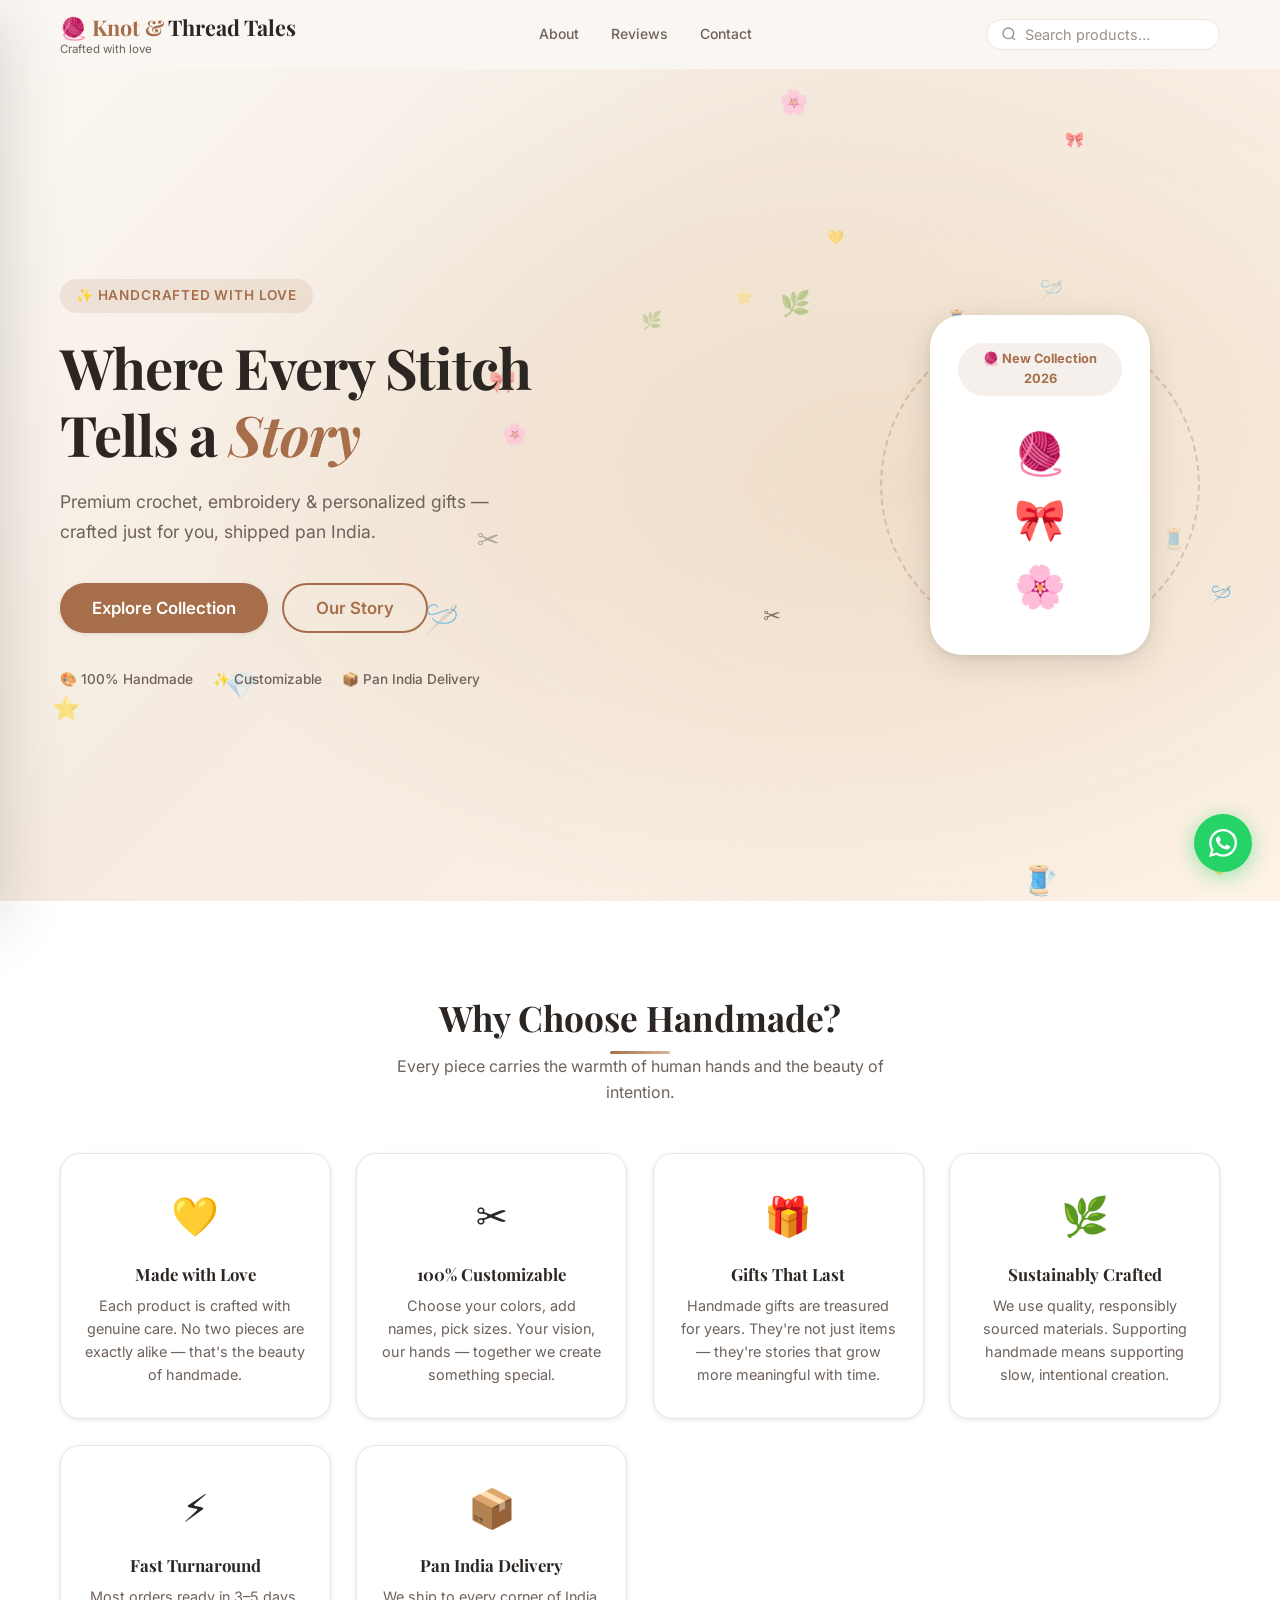
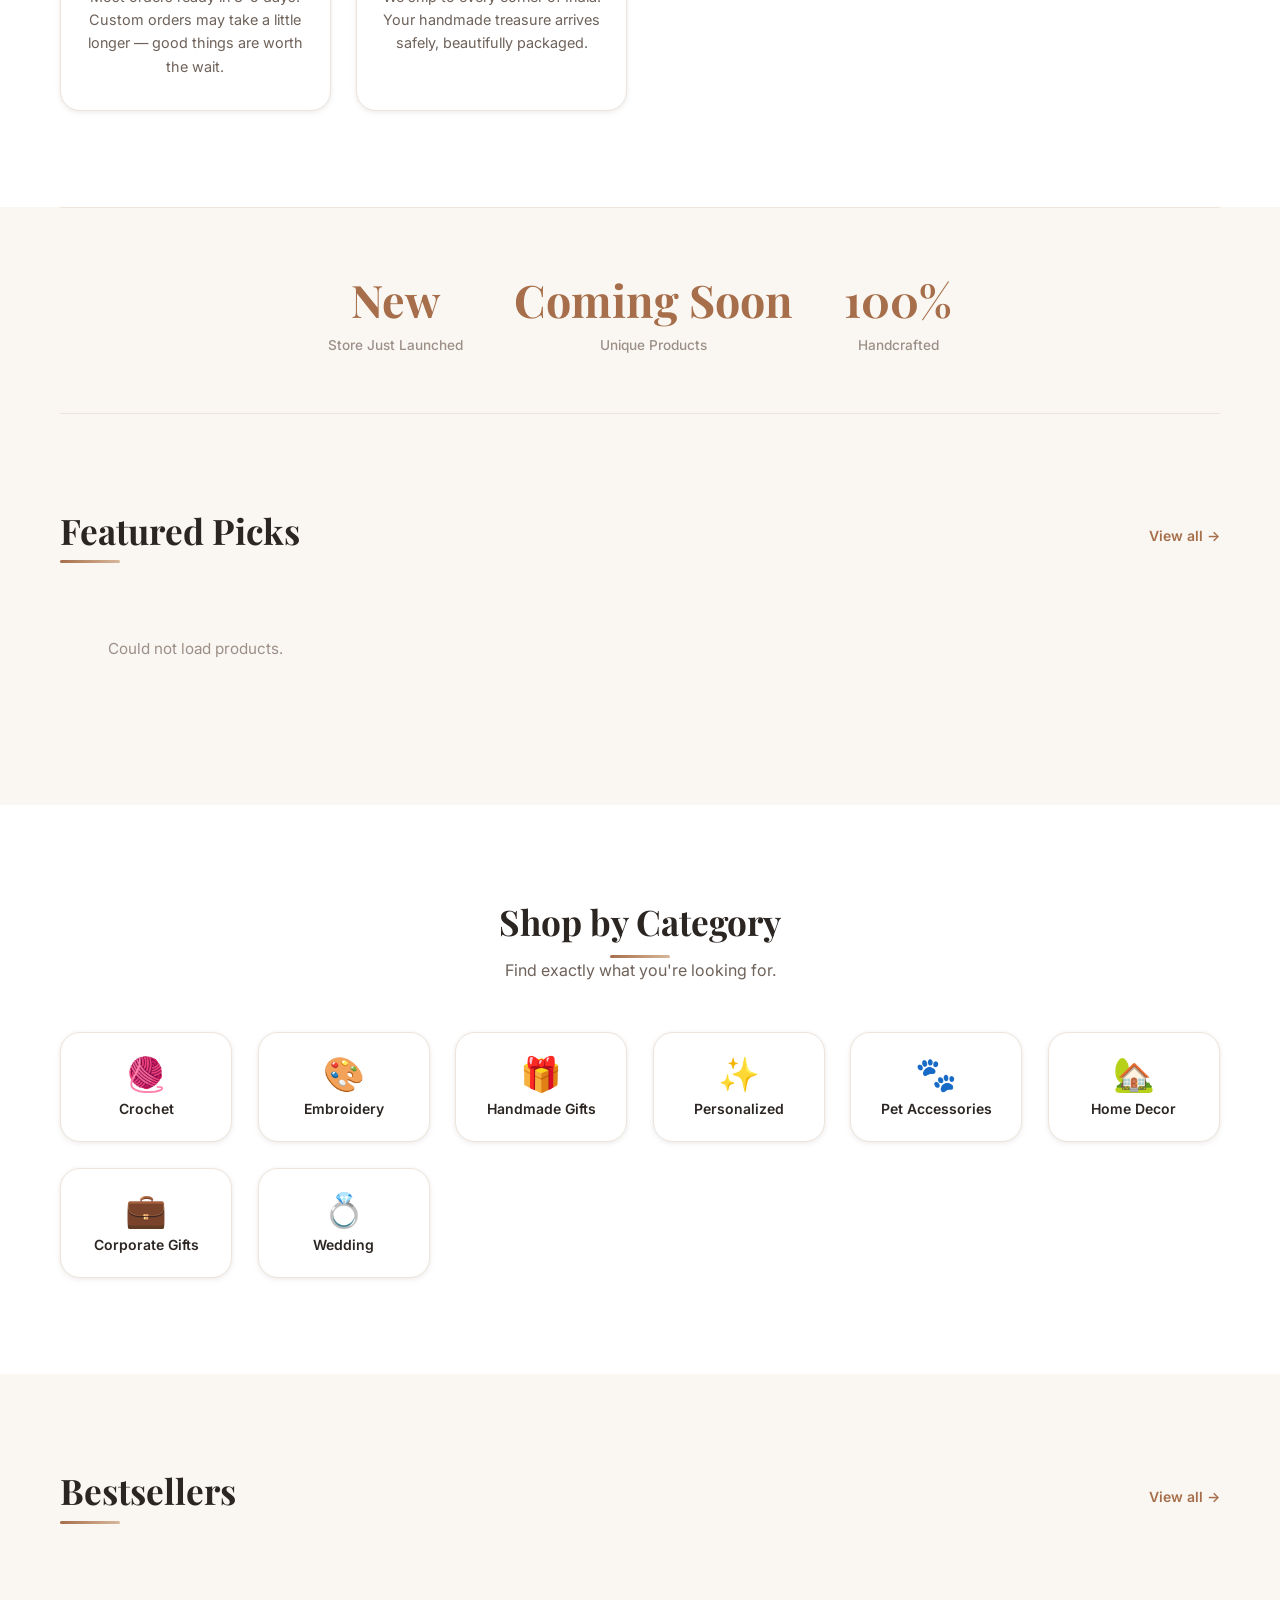
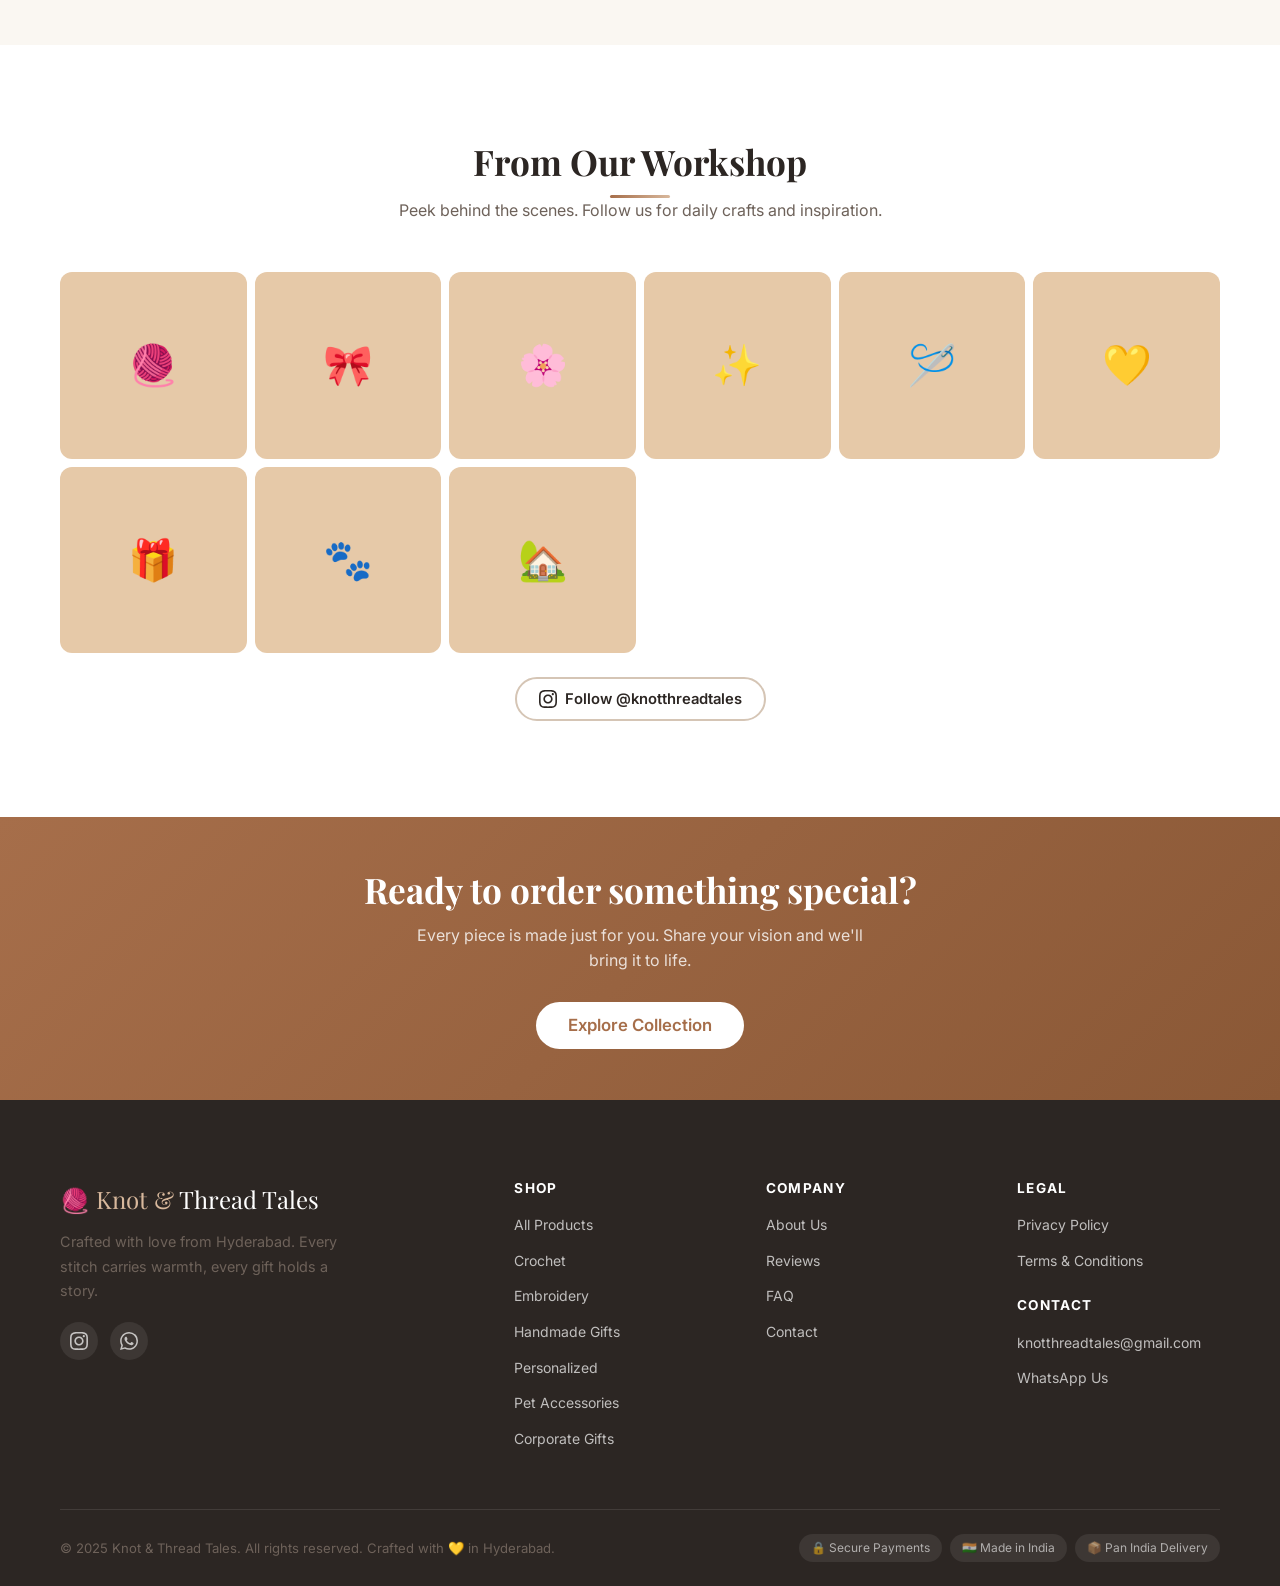
==== index.html @ 361633bf "Add files via upload" ====
<!DOCTYPE html>
<html lang="en">
<head>
  <meta charset="UTF-8">
  <meta name="viewport" content="width=device-width, initial-scale=1.0, viewport-fit=cover">
  <title>Knot & Thread Tales – Premium Handmade Crochet, Embroidery & Gifts</title>
  <meta name="description" content="Discover premium handmade crochet, embroidery, personalized gifts, pet accessories, and corporate gifts. Crafted with love, shipped pan India. Order via WhatsApp.">
  <meta name="keywords" content="handmade gifts, crochet, embroidery, personalized gifts, pet accessories, home decor, corporate gifts, wedding gifts, India">
  <meta name="author" content="Knot & Thread Tales">
  <meta name="robots" content="index, follow">
  <link rel="canonical" href="https://knot-thread-tales.github.io/products/">

  <!-- Open Graph -->
  <meta property="og:type" content="website">
  <meta property="og:url" content="https://knot-thread-tales.github.io/products/">
  <meta property="og:title" content="Knot & Thread Tales – Premium Handmade Gifts">
  <meta property="og:description" content="Premium handmade crochet, embroidery & personalized gifts. Crafted with love, shipped pan India.">
  <meta property="og:image" content="https://knot-thread-tales.github.io/products/og-image.jpg">
  <meta property="og:image:width" content="1200">
  <meta property="og:image:height" content="630">
  <meta property="og:site_name" content="Knot & Thread Tales">
  <meta property="og:locale" content="en_IN">

  <!-- Twitter Card -->
  <meta name="twitter:card" content="summary_large_image">
  <meta name="twitter:title" content="Knot & Thread Tales – Premium Handmade Gifts">
  <meta name="twitter:description" content="Premium handmade crochet, embroidery & personalized gifts. Crafted with love, shipped pan India.">
  <meta name="twitter:image" content="https://knot-thread-tales.github.io/products/og-image.jpg">

  <!-- Favicon -->
  <link rel="icon" type="image/svg+xml" href="data:image/svg+xml,%3Csvg xmlns='http://www.w3.org/2000/svg' viewBox='0 0 32 32'%3E%3Ctext y='26' font-size='28'%3E🧶%3C/text%3E%3C/svg%3E">
  <link rel="apple-touch-icon" href="data:image/svg+xml,%3Csvg xmlns='http://www.w3.org/2000/svg' viewBox='0 0 32 32'%3E%3Ctext y='26' font-size='28'%3E🧶%3C/text%3E%3C/svg%3E">

  <!-- Fonts -->
  <link rel="preconnect" href="https://fonts.googleapis.com">
  <link rel="preconnect" href="https://fonts.gstatic.com" crossorigin>
  <link href="https://fonts.googleapis.com/css2?family=Playfair+Display:ital,wght@0,700;0,800;1,700&family=Inter:wght@400;500;600;700&display=swap" rel="stylesheet">

  <!-- Styles -->
  <link rel="stylesheet" href="styles.css?v=20260721">

  <!-- Schema: Organization -->
  <script type="application/ld+json">
  {
    "@context": "https://schema.org",
    "@type": "Organization",
    "name": "Knot & Thread Tales",
    "url": "https://knot-thread-tales.github.io/products/",
    "logo": "https://knot-thread-tales.github.io/products/og-image.jpg",
    "description": "Premium handmade crochet, embroidery, and personalized gifts crafted with love.",
    "contactPoint": {
      "@type": "ContactPoint",
      "contactType": "Customer Service",
      "availableLanguage": ["English", "Hindi", "Telugu"]
    },
    "sameAs": [
      "https://instagram.com/knotthreadtales"
    ]
  }
  </script>

  <!-- Schema: LocalBusiness -->
  <script type="application/ld+json">
  {
    "@context": "https://schema.org",
    "@type": "LocalBusiness",
    "name": "Knot & Thread Tales",
    "description": "Premium handmade crochet, embroidery, personalized gifts, pet accessories, and corporate gifts.",
    "priceRange": "₹₹",
    "address": {
      "@type": "PostalAddress",
      "addressLocality": "Hyderabad",
      "addressRegion": "Telangana",
      "addressCountry": "IN"
    },
    "openingHours": "Mo-Sa 09:00-20:00"
  }
  </script>

  <!-- Schema: WebSite with SearchAction -->
  <script type="application/ld+json">
  {
    "@context": "https://schema.org",
    "@type": "WebSite",
    "name": "Knot & Thread Tales",
    "url": "https://knot-thread-tales.github.io/products/",
    "potentialAction": {
      "@type": "SearchAction",
      "target": "https://knot-thread-tales.github.io/products/#/search?q={search_term_string}",
      "query-input": "required name=search_term_string"
    }
  }
  </script>
</head>

<body>
  <!-- ─── Skip Link ────────────────────────────── -->
  <a href="#main-content" class="sr-only" style="position:absolute;top:0;left:0;z-index:9999;background:var(--c-primary);color:#fff;padding:8px 16px;border-radius:0 0 8px 0;">Skip to content</a>

  <!-- ─── Header ─────────────────────────────── -->
  <div id="announcementBar" class="announce-bar" hidden></div>

  <header id="siteHeader" role="banner">
    <div class="container">
      <div class="header-inner">
        <!-- Logo -->
        <a href="#/" data-route="/" class="header-logo" aria-label="Knot & Thread Tales Home">
          🧶 <span>Knot &amp;</span> Thread Tales
          <em>Crafted with love</em>
        </a>

        <!-- Desktop Nav -->
        <nav id="mainNav" class="header-nav" aria-label="Main navigation">
          <ul class="nav-cats">
            <!-- Populated by JS -->
          </ul>
          <a href="#/about" data-route="/about" class="nav-link">About</a>
          <a href="#/reviews" data-route="/reviews" class="nav-link">Reviews</a>
          <a href="#/contact" data-route="/contact" class="nav-link">Contact</a>
        </nav>

        <!-- Actions -->
        <div class="header-actions">
          <div class="search-bar" role="search">
            <svg width="16" height="16" viewBox="0 0 24 24" fill="none" stroke="currentColor" stroke-width="2" aria-hidden="true"><circle cx="11" cy="11" r="8"/><path d="m21 21-4.35-4.35"/></svg>
            <input type="search" id="searchInput" placeholder="Search products…" aria-label="Search products" autocomplete="off">
          </div>
          <button class="menu-toggle" id="menuToggle" aria-label="Open menu" aria-expanded="false" aria-controls="mobileDrawer">
            <svg width="20" height="20" viewBox="0 0 24 24" fill="none" stroke="currentColor" stroke-width="2"><line x1="3" y1="12" x2="21" y2="12"/><line x1="3" y1="6" x2="21" y2="6"/><line x1="3" y1="18" x2="21" y2="18"/></svg>
          </button>
        </div>
      </div>
    </div>
  </header>

  <!-- ─── Mobile Drawer ───────────────────────── -->
  <div id="drawerBackdrop" class="drawer-backdrop"></div>
  <div id="mobileDrawer" aria-label="Mobile navigation" role="dialog" aria-modal="true">
    <div class="drawer-header">
      <span class="drawer-logo">🧶 <span>Knot &amp;</span> Thread</span>
      <button class="drawer-close" aria-label="Close menu">&times;</button>
    </div>
    <div class="drawer-search">
      <svg width="15" height="15" viewBox="0 0 24 24" fill="none" stroke="currentColor" stroke-width="2" aria-hidden="true"><circle cx="11" cy="11" r="8"/><path d="m21 21-4.35-4.35"/></svg>
      <input type="search" placeholder="Search…" aria-label="Search" oninput="if(this.value.length>=2)window.location.hash='/search?q='+encodeURIComponent(this.value)">
    </div>
    <div class="drawer-divider"></div>
    <div class="drawer-section-label">Shop</div>
    <a href="#/" data-route="/" class="drawer-link">🏠 Home</a>
    <a href="#/products" data-route="/products" class="drawer-link">✨ All Products</a>
    <a href="#/category/crochet" data-route="/category/crochet" class="drawer-link">🧶 Crochet</a>
    <a href="#/category/embroidery" data-route="/category/embroidery" class="drawer-link">🎨 Embroidery</a>
    <a href="#/category/handmade-gifts" data-route="/category/handmade-gifts" class="drawer-link">🎁 Handmade Gifts</a>
    <a href="#/category/personalized" data-route="/category/personalized" class="drawer-link">✨ Personalized</a>
    <a href="#/category/pet-accessories" data-route="/category/pet-accessories" class="drawer-link">🐾 Pet Accessories</a>
    <a href="#/category/corporate-gifts" data-route="/category/corporate-gifts" class="drawer-link">💼 Corporate Gifts</a>
    <div class="drawer-divider"></div>
    <div class="drawer-section-label">Info</div>
    <a href="#/about" data-route="/about" class="drawer-link">About Us</a>
    <a href="#/reviews" data-route="/reviews" class="drawer-link">Reviews</a>
    <a href="#/faq" data-route="/faq" class="drawer-link">FAQ</a>
    <a href="#/contact" data-route="/contact" class="drawer-link">Contact</a>
  </div>

  <!-- ─── Main ────────────────────────────────── -->
  <main id="main-content">

    <!-- ════════════════════════════════════════════
         HOME PAGE
    ════════════════════════════════════════════ -->
    <div id="home" class="page" aria-label="Home">

      <!-- Hero -->
      <section id="hero" aria-label="Hero">
        <div class="container">
          <!-- Populated by JS -->
        </div>
      </section>

      <!-- Why Handmade -->
      <section class="section" style="background:var(--c-surface);">
        <div class="container">
          <div class="section-title">
            <h2>Why Choose Handmade?</h2>
            <div class="divider"></div>
            <p>Every piece carries the warmth of human hands and the beauty of intention.</p>
          </div>
          <div class="why-grid">
            <div class="why-card">
              <div class="why-card__icon">💛</div>
              <h3>Made with Love</h3>
              <p>Each product is crafted with genuine care. No two pieces are exactly alike — that's the beauty of handmade.</p>
            </div>
            <div class="why-card">
              <div class="why-card__icon">✂️</div>
              <h3>100% Customizable</h3>
              <p>Choose your colors, add names, pick sizes. Your vision, our hands — together we create something special.</p>
            </div>
            <div class="why-card">
              <div class="why-card__icon">🎁</div>
              <h3>Gifts That Last</h3>
              <p>Handmade gifts are treasured for years. They're not just items — they're stories that grow more meaningful with time.</p>
            </div>
            <div class="why-card">
              <div class="why-card__icon">🌿</div>
              <h3>Sustainably Crafted</h3>
              <p>We use quality, responsibly sourced materials. Supporting handmade means supporting slow, intentional creation.</p>
            </div>
            <div class="why-card">
              <div class="why-card__icon">⚡</div>
              <h3>Fast Turnaround</h3>
              <p>Most orders ready in 3–5 days. Custom orders may take a little longer — good things are worth the wait.</p>
            </div>
            <div class="why-card">
              <div class="why-card__icon">📦</div>
              <h3>Pan India Delivery</h3>
              <p>We ship to every corner of India. Your handmade treasure arrives safely, beautifully packaged.</p>
            </div>
          </div>
        </div>
      </section>

      <!-- Stats -->
      <div class="container">
        <div class="stats-row">
          <div class="stat"><div class="stat-num" id="statOrders">—</div><div class="stat-label" id="statOrdersLabel">Orders Placed</div></div>
          <div class="stat"><div class="stat-num" id="statProducts">—</div><div class="stat-label">Unique Products</div></div>
          <div class="stat" id="statRatingWrap"><div class="stat-num" id="statRating">—</div><div class="stat-label" id="statRatingLabel">Average Rating</div></div>
          <div class="stat"><div class="stat-num">100%</div><div class="stat-label">Handcrafted</div></div>
        </div>
      </div>

      <!-- Featured Products -->
      <section id="featuredProducts" class="section" aria-label="Featured Products">
        <div class="container">
          <div class="section-header">
            <div>
              <h2>Featured Picks</h2>
              <div class="divider" style="margin:8px 0 0;"></div>
            </div>
            <a href="#/products" data-route="/products" class="see-all">View all →</a>
          </div>
          <div class="products-grid">
            <!-- Filled by JS via renderFeaturedProducts -->
          </div>
        </div>
      </section>

      <!-- Categories -->
      <section id="categoriesSection" class="section" style="background:var(--c-surface);" aria-label="Product Categories">
        <div class="container">
          <div class="section-title">
            <h2>Shop by Category</h2>
            <div class="divider"></div>
            <p>Find exactly what you're looking for.</p>
          </div>
          <div class="categories-grid">
            <!-- Filled by JS -->
          </div>
        </div>
      </section>

      <!-- Trending Products -->
      <section id="trendingProducts" class="section" aria-label="Trending Products">
        <div class="container">
          <div class="section-header">
            <div>
              <h2>Bestsellers</h2>
              <div class="divider" style="margin:8px 0 0;"></div>
            </div>
            <a href="#/products" data-route="/products" class="see-all">View all →</a>
          </div>
          <div class="products-grid">
            <!-- Filled by JS via renderTrendingProducts -->
          </div>
        </div>
      </section>

      <!-- Testimonials -->
      <section id="testimonialsSection" class="section" aria-label="Customer Testimonials">
        <div class="container">
          <div class="section-title">
            <h2>What Customers Say</h2>
            <div class="divider"></div>
          </div>
        </div>
        <div class="testimonials-wrap">
          <div class="testimonials-track">
            <!-- Filled by JS -->
          </div>
        </div>
      </section>

      <!-- Instagram -->
      <section id="instagramSection" class="section" style="background:var(--c-surface);" aria-label="Instagram Gallery">
        <div class="container">
          <div class="section-title">
            <h2>From Our Workshop</h2>
            <div class="divider"></div>
            <p>Peek behind the scenes. Follow us for daily crafts and inspiration.</p>
          </div>
          <div class="insta-grid">
            <!-- Filled by JS -->
          </div>
          <div class="insta-follow mt-24 text-center">
            <a href="https://instagram.com/knotthreadtales" target="_blank" rel="noopener noreferrer" class="btn btn--outline">
              <svg width="18" height="18" viewBox="0 0 24 24" fill="currentColor" aria-hidden="true"><path d="M12 2.163c3.204 0 3.584.012 4.85.07 3.252.148 4.771 1.691 4.919 4.919.058 1.265.069 1.645.069 4.849 0 3.205-.012 3.584-.069 4.849-.149 3.225-1.664 4.771-4.919 4.919-1.266.058-1.644.07-4.85.07-3.204 0-3.584-.012-4.849-.07-3.26-.149-4.771-1.699-4.919-4.92-.058-1.265-.07-1.644-.07-4.849 0-3.204.013-3.583.07-4.849.149-3.227 1.664-4.771 4.919-4.919 1.266-.057 1.645-.069 4.849-.069zm0-2.163c-3.259 0-3.667.014-4.947.072-4.358.2-6.78 2.618-6.98 6.98-.059 1.281-.073 1.689-.073 4.948 0 3.259.014 3.668.072 4.948.2 4.358 2.618 6.78 6.98 6.98 1.281.058 1.689.072 4.948.072 3.259 0 3.668-.014 4.948-.072 4.354-.2 6.782-2.618 6.979-6.98.059-1.28.073-1.689.073-4.948 0-3.259-.014-3.667-.072-4.947-.196-4.354-2.617-6.78-6.979-6.98-1.281-.059-1.69-.073-4.949-.073zm0 5.838c-3.403 0-6.162 2.759-6.162 6.162s2.759 6.163 6.162 6.163 6.162-2.759 6.162-6.163c0-3.403-2.759-6.162-6.162-6.162zm0 10.162c-2.209 0-4-1.79-4-4 0-2.209 1.791-4 4-4s4 1.791 4 4c0 2.21-1.791 4-4 4zm6.406-11.845c-.796 0-1.441.645-1.441 1.44s.645 1.44 1.441 1.44c.795 0 1.439-.645 1.439-1.44s-.644-1.44-1.439-1.44z"/></svg>
              Follow @knotthreadtales
            </a>
          </div>
        </div>
      </section>

      <!-- FAQ Preview -->
      <section id="faqPreview" class="section" aria-label="Frequently Asked Questions">
        <div class="container">
          <div class="section-title">
            <h2>Frequently Asked Questions</h2>
            <div class="divider"></div>
          </div>
          <div class="faq-list">
            <!-- Filled by JS -->
          </div>
          <div class="text-center mt-24">
            <a href="#/faq" data-route="/faq" class="btn btn--ghost">View All FAQs</a>
          </div>
        </div>
      </section>

      <!-- CTA Banner -->
      <section class="section--sm" style="background:linear-gradient(135deg,#A66E4A,#8a5836);color:#fff;">
        <div class="container text-center">
          <h2 style="color:#fff;margin-bottom:12px;">Ready to order something special?</h2>
          <p style="color:rgba(255,255,255,.8);margin-bottom:28px;max-width:480px;margin-left:auto;margin-right:auto;">Every piece is made just for you. Share your vision and we'll bring it to life.</p>
          <a href="#/products" data-route="/products" class="btn btn--lg" style="background:#fff;color:var(--c-primary);">Explore Collection</a>
        </div>
      </section>

    </div><!-- /home -->

    <!-- ════════════════════════════════════════════
         PRODUCTS PAGE
    ════════════════════════════════════════════ -->
    <div id="products-page" class="page" hidden aria-label="Products">
      <div class="page-hero">
        <div class="container">
          <h1 id="productsHeading">All Products</h1>
          <p>Explore our collection of handmade treasures, crafted with love.</p>
        </div>
      </div>
      <div class="section container" style="padding: 15px;">
        <div class="filter-bar">
          <label for="sortSelect">Sort by:</label>
          <select id="sortSelect" aria-label="Sort products" onchange="applySort(this.value)">
            <option value="created_at:desc">Newest First</option>
            <option value="price:asc">Price: Low to High</option>
            <option value="price:desc">Price: High to Low</option>
            <option value="name:asc">Name A–Z</option>
          </select>
          <div class="price-range">
            <label for="priceMin" class="sr-only">Min price</label>
            <input type="number" id="priceMin" placeholder="Min ₹" min="0" aria-label="Minimum price">
            <span style="color:var(--c-text-3)">–</span>
            <label for="priceMax" class="sr-only">Max price</label>
            <input type="number" id="priceMax" placeholder="Max ₹" min="0" aria-label="Maximum price">
            <button class="btn btn--sm btn--primary" onclick="applyPriceFilter()">Go</button>
          </div>
          <button class="btn btn--sm btn--outline" onclick="clearFilters()">Clear</button>
        </div>
        <div class="products-grid" id="productsGrid" aria-live="polite" aria-label="Product results"></div>
        <nav id="pagination" aria-label="Products pagination"></nav>
      </div>
    </div>

    <!-- ════════════════════════════════════════════
         SEARCH PAGE
    ════════════════════════════════════════════ -->
    <div id="search-page" class="page" hidden aria-label="Search">
      <div class="search-hero container">
        <h1 id="searchHeading">Search Products</h1>
        <div class="search-bar-lg" role="search">
          <label for="searchPageInput" class="sr-only">Search</label>
          <input type="search" id="searchPageInput" placeholder="Search products, categories…" autocomplete="off" aria-label="Search products">
          <button class="btn btn--primary" onclick="searchPageSearch()">Search</button>
        </div>
      </div>
      <div class="section container">
        <div class="filter-bar">
          <label for="searchSortSelect">Sort:</label>
          <select id="searchSortSelect" aria-label="Sort results" onchange="applySort(this.value)">
            <option value="created_at:desc">Newest</option>
            <option value="price:asc">Price ↑</option>
            <option value="price:desc">Price ↓</option>
          </select>
        </div>
        <div class="products-grid" id="searchGrid" aria-live="polite"></div>
      </div>
    </div>

    <!-- ════════════════════════════════════════════
         ABOUT PAGE
    ════════════════════════════════════════════ -->
    <div id="about-page" class="page" hidden aria-label="About Us">
      <div class="about-hero container">
        <h1>Our Story</h1>
        <p>Born from a love of craft and a dream of making every gift meaningful.</p>
      </div>
      <div class="container">
        <div class="about-story">
          <div class="about-story-img" aria-hidden="true">🧶</div>
          <div class="about-story-content">
            <h2>Where It All Began</h2>
            <p>Knot & Thread Tales was born from a small corner in Hyderabad, where needles clicked and yarn unspooled into something beautiful. What started as a personal passion became a calling — to bring warmth into everyday moments through handcrafted work.</p>
            <p>Every product we create carries a story. Whether it's a personalized gift bearing someone's name, a crochet toy that will be a child's first best friend, or a corporate hamper that leaves a lasting impression — we pour our heart into every stitch.</p>
            <p>We believe handmade is not just a technique. It's a philosophy: of slowness, intention, and love made tangible.</p>
            <a href="#/products" data-route="/products" class="btn btn--primary mt-24">Shop Our Collection</a>
          </div>
        </div>
        <div class="section-title">
          <h2>What We Stand For</h2>
          <div class="divider"></div>
        </div>
        <div class="about-values">
          <div class="about-value">
            <div class="icon">🌸</div>
            <h3>Authenticity</h3>
            <p>Every piece is 100% handmade. No machines. No shortcuts.</p>
          </div>
          <div class="about-value">
            <div class="icon">💫</div>
            <h3>Quality</h3>
            <p>We source premium materials and maintain high standards in every item.</p>
          </div>
          <div class="about-value">
            <div class="icon">🤝</div>
            <h3>Connection</h3>
            <p>We're not just a shop — we're a community that celebrates handmade culture.</p>
          </div>
        </div>
        <div class="stats-row" style="margin-top:48px;">
          <div class="stat"><div class="stat-num" id="aboutOrders">—</div><div class="stat-label">Orders Delivered</div></div>
          <div class="stat"><div class="stat-num" id="aboutCategories">—</div><div class="stat-label">Product Categories</div></div>
        </div>
      </div>
      <div class="section--sm" style="background:linear-gradient(135deg,#f5ebe0,var(--c-bg));margin-top:48px;">
        <div class="container text-center">
          <h2 style="margin-bottom:12px;">Want to collaborate or order in bulk?</h2>
          <p style="margin-bottom:24px;">We'd love to hear from you — corporate orders, wholesale, or wedding collections.</p>
          <a href="#/contact" data-route="/contact" class="btn btn--primary">Get in Touch</a>
        </div>
      </div>
    </div>

    <!-- ════════════════════════════════════════════
         FAQ PAGE
    ════════════════════════════════════════════ -->
    <div id="faq-page" class="page" hidden aria-label="FAQ">
      <div class="page-hero">
        <div class="container">
          <h1>Frequently Asked Questions</h1>
          <p>Everything you need to know about ordering, customization, and delivery.</p>
        </div>
      </div>
      <div class="section container">
        <div id="fullFaqList" aria-live="polite">
          <!-- Filled by JS -->
        </div>
        <div class="text-center mt-24" style="padding-bottom:24px;">
          <p style="margin-bottom:16px;">Still have questions? We're happy to help!</p>
          <a href="#/contact" data-route="/contact" class="btn btn--primary">Contact Us</a>
        </div>
      </div>
    </div>

    <!-- ════════════════════════════════════════════
         CONTACT PAGE
    ════════════════════════════════════════════ -->
    <div id="contact-page" class="page" hidden aria-label="Contact">
      <div class="page-hero">
        <div class="container">
          <h1>Get in Touch</h1>
          <p>We'd love to hear from you. Reach out for orders, custom requests, or collaborations.</p>
        </div>
      </div>
      <div class="section container" style="padding: 15px;">
        <div class="contact-grid">
          <div class="contact-info">
            <div class="contact-info-item">
              <div class="contact-icon">💬</div>
              <div>
                <h3 style="margin-bottom:4px;font-size:1rem;">WhatsApp</h3>
                <p>The fastest way to reach us. We typically respond within 2 hours.</p>
                <a href="https://wa.me/917075636381" target="_blank" rel="noopener" class="btn btn--sm btn--primary" style="margin-top:10px;">Chat on WhatsApp</a>
              </div>
            </div>
            <div class="contact-info-item">
              <div class="contact-icon">📧</div>
              <div>
                <h3 style="margin-bottom:4px;font-size:1rem;">Email</h3>
                <p>knotthreadtales@gmail.com<br>We reply within 24 hours.</p>
              </div>
            </div>
            <div class="contact-info-item">
              <div class="contact-icon">📍</div>
              <div>
                <h3 style="margin-bottom:4px;font-size:1rem;">Location</h3>
                <p>Hyderabad, Telangana, India<br>Shipping pan India</p>
              </div>
            </div>
            <div class="contact-info-item">
              <div class="contact-icon">🕐</div>
              <div>
                <h3 style="margin-bottom:4px;font-size:1rem;">Hours</h3>
                <p>Monday – Saturday<br>9:00 AM – 8:00 PM IST</p>
              </div>
            </div>
          </div>

          <div class="contact-form-wrap">
            <h2 style="margin-bottom:24px;font-size:1.4rem;">Send a Message</h2>
            <form onsubmit="handleContactForm(event)" novalidate>
              <div class="form-group">
                <label for="contactName">Your Name <span class="form-required">*</span></label>
                <input type="text" id="contactName" name="contactName" placeholder="Jane Doe" required autocomplete="name">
              </div>
              <div class="form-row">
                <div class="form-group">
                  <label for="contactEmail">Email</label>
                  <input type="email" id="contactEmail" name="contactEmail" placeholder="you@email.com" autocomplete="email">
                </div>
                <div class="form-group">
                  <label for="contactSubject">Subject</label>
                  <input type="text" id="contactSubject" name="contactSubject" placeholder="Custom order">
                </div>
              </div>
              <div class="form-group">
                <label for="contactMessage">Message <span class="form-required">*</span></label>
                <textarea id="contactMessage" name="contactMessage" placeholder="Tell us about your order or question…" required rows="5"></textarea>
              </div>
              <button type="submit" class="btn btn--primary w-full">
                Send via WhatsApp
              </button>
            </form>
          </div>
        </div>
      </div>
    </div>

    <!-- ════════════════════════════════════════════
         REVIEWS PAGE
    ════════════════════════════════════════════ -->
    <div id="reviews-page" class="page" hidden aria-label="Customer Reviews">
      <div class="reviews-hero">
        <div class="container">
          <h1>Customer Reviews</h1>
          <p>Real stories from real customers who love their handmade treasures.</p>
          <div id="reviewsPageSummary" style="display:flex;align-items:center;justify-content:center;gap:8px;margin-top:16px;">
            <span style="font-size:1.5rem;color:#f59e0b;" id="reviewsPageStars">☆☆☆☆☆</span>
            <span style="font-weight:700;font-size:1.1rem;" id="reviewsPageAvg"></span>
            <span style="color:var(--c-text-3)" id="reviewsPageCount"></span>
          </div>
        </div>
      </div>
      <div class="section container" style="padding: 15px;">
        <div class="reviews-grid" id="reviewsGrid" aria-live="polite"></div>
      </div>
    </div>

    <!-- ════════════════════════════════════════════
         PRIVACY POLICY PAGE
    ════════════════════════════════════════════ -->
    <div id="privacy-page" class="page" hidden aria-label="Privacy Policy">
      <div class="container">
        <div class="policy-content">
          <h1>Privacy Policy</h1>
          <p class="updated">Last updated: January 2025</p>
          <p>At Knot & Thread Tales, your privacy is important to us. This policy explains how we collect, use, and protect your information.</p>
          <h2>Information We Collect</h2>
          <p>When you place an order via WhatsApp or our contact form, we collect your name, phone number, delivery address, and order details. This information is used solely to process and deliver your order.</p>
          <h2>How We Use Your Information</h2>
          <ul>
            <li>To process and fulfil your orders</li>
            <li>To send order updates and delivery notifications</li>
            <li>To respond to your enquiries</li>
            <li>To improve our products and services</li>
          </ul>
          <h2>Data Sharing</h2>
          <p>We do not sell, rent, or share your personal information with third parties, except as required by law or to deliver your order (e.g., sharing your address with a courier service).</p>
          <h2>Data Security</h2>
          <p>Your information is stored securely. We use Supabase, a secure cloud database, and follow industry-standard practices to protect your data.</p>
          <h2>Cookies</h2>
          <p>Our website may use minimal cookies or local storage to improve your browsing experience. We do not use tracking or advertising cookies.</p>
          <h2>Your Rights</h2>
          <p>You may request access to, correction of, or deletion of your personal data at any time by contacting us at knotthreadtales@gmail.com.</p>
          <h2>Contact</h2>
          <p>For privacy concerns, contact us at knotthreadtales@gmail.com or via WhatsApp.</p>
        </div>
      </div>
    </div>

    <!-- ════════════════════════════════════════════
         TERMS & CONDITIONS PAGE
    ════════════════════════════════════════════ -->
    <div id="terms-page" class="page" hidden aria-label="Terms and Conditions">
      <div class="container">
        <div class="policy-content">
          <h1>Terms &amp; Conditions</h1>
          <p class="updated">Last updated: January 2025</p>
          <p>By using Knot & Thread Tales and placing an order, you agree to the following terms.</p>
          <h2>Products</h2>
          <p>All products are handmade. Minor variations in color, texture, or size may occur between the displayed image and the actual product — this is a natural characteristic of handmade goods and is not considered a defect.</p>
          <h2>Ordering</h2>
          <p>Orders are placed via WhatsApp. An order is confirmed only after you receive a confirmation message from us. We reserve the right to refuse or cancel orders if a product is out of stock.</p>
          <h2>Customization</h2>
          <p>Custom orders require full payment or a non-refundable advance before work begins. Once crafting has started, changes may not be possible.</p>
          <h2>Payment</h2>
          <p>We accept payment via UPI. Orders are dispatched only after payment is confirmed.</p>
          <h2>Shipping</h2>
          <p>We ship pan India. Standard delivery takes 5–7 business days. Custom or bulk orders may take longer. We are not responsible for delays caused by courier services.</p>
          <h2>Returns & Refunds</h2>
          <ul>
            <li>Damaged or defective items: We'll replace or refund. Contact us within 48 hours of delivery with photos.</li>
            <li>Personalized/custom items: Cannot be returned unless damaged.</li>
            <li>Change of mind: Not eligible for return.</li>
          </ul>
          <h2>Intellectual Property</h2>
          <p>All designs, photos, and content on this website are owned by Knot & Thread Tales. Reproduction without permission is prohibited.</p>
          <h2>Contact</h2>
          <p>For any concerns, reach us at knotthreadtales@gmail.com.</p>
        </div>
      </div>
    </div>

  </main><!-- /main -->

  <!-- ─── Footer ──────────────────────────────── -->
  <footer role="contentinfo">
    <div class="container">
      <div class="footer-grid">
        <div class="footer-brand">
          <div class="footer-brand-logo">🧶 <span>Knot &amp;</span> Thread Tales</div>
          <p>Crafted with love from Hyderabad. Every stitch carries warmth, every gift holds a story.</p>
          <div class="footer-social">
            <a href="https://instagram.com/knotthreadtales" target="_blank" rel="noopener" aria-label="Instagram">
              <svg width="18" height="18" viewBox="0 0 24 24" fill="currentColor"><path d="M12 2.163c3.204 0 3.584.012 4.85.07 3.252.148 4.771 1.691 4.919 4.919.058 1.265.069 1.645.069 4.849 0 3.205-.012 3.584-.069 4.849-.149 3.225-1.664 4.771-4.919 4.919-1.266.058-1.644.07-4.85.07-3.204 0-3.584-.012-4.849-.07-3.26-.149-4.771-1.699-4.919-4.92-.058-1.265-.07-1.644-.07-4.849 0-3.204.013-3.583.07-4.849.149-3.227 1.664-4.771 4.919-4.919 1.266-.057 1.645-.069 4.849-.069zm0-2.163c-3.259 0-3.667.014-4.947.072-4.358.2-6.78 2.618-6.98 6.98-.059 1.281-.073 1.689-.073 4.948 0 3.259.014 3.668.072 4.948.2 4.358 2.618 6.78 6.98 6.98 1.281.058 1.689.072 4.948.072 3.259 0 3.668-.014 4.948-.072 4.354-.2 6.782-2.618 6.979-6.98.059-1.28.073-1.689.073-4.948 0-3.259-.014-3.667-.072-4.947-.196-4.354-2.617-6.78-6.979-6.98-1.281-.059-1.69-.073-4.949-.073zm0 5.838c-3.403 0-6.162 2.759-6.162 6.162s2.759 6.163 6.162 6.163 6.162-2.759 6.162-6.163c0-3.403-2.759-6.162-6.162-6.162zm0 10.162c-2.209 0-4-1.79-4-4 0-2.209 1.791-4 4-4s4 1.791 4 4c0 2.21-1.791 4-4 4zm6.406-11.845c-.796 0-1.441.645-1.441 1.44s.645 1.44 1.441 1.44c.795 0 1.439-.645 1.439-1.44s-.644-1.44-1.439-1.44z"/></svg>
            </a>
            <a href="https://wa.me/917075636381" target="_blank" rel="noopener" aria-label="WhatsApp">
              <svg width="18" height="18" viewBox="0 0 24 24" fill="currentColor"><path d="M17.472 14.382c-.297-.149-1.758-.867-2.03-.967-.273-.099-.471-.148-.67.15-.197.297-.767.966-.94 1.164-.173.199-.347.223-.644.075-.297-.15-1.255-.463-2.39-1.475-.883-.788-1.48-1.761-1.653-2.059-.173-.297-.018-.458.13-.606.134-.133.298-.347.446-.52.149-.174.198-.298.298-.497.099-.198.05-.371-.025-.52-.075-.149-.669-1.612-.916-2.207-.242-.579-.487-.5-.669-.51-.173-.008-.371-.01-.57-.01-.198 0-.52.074-.792.372-.272.297-1.04 1.016-1.04 2.479 0 1.462 1.065 2.875 1.213 3.074.149.198 2.096 3.2 5.077 4.487.709.306 1.262.489 1.694.625.712.227 1.36.195 1.871.118.571-.085 1.758-.719 2.006-1.413.248-.694.248-1.289.173-1.413-.074-.124-.272-.198-.57-.347m-5.421 7.403h-.004a9.87 9.87 0 01-5.031-1.378l-.361-.214-3.741.982.998-3.648-.235-.374a9.86 9.86 0 01-1.51-5.26c.001-5.45 4.436-9.884 9.888-9.884 2.64 0 5.122 1.03 6.988 2.898a9.825 9.825 0 012.893 6.994c-.003 5.45-4.437 9.884-9.885 9.884m8.413-18.297A11.815 11.815 0 0012.05 0C5.495 0 .16 5.335.157 11.892c0 2.096.547 4.142 1.588 5.945L.057 24l6.305-1.654a11.882 11.882 0 005.683 1.448h.005c6.554 0 11.89-5.335 11.893-11.893A11.821 11.821 0 0020.893 3.488"/></svg>
            </a>
          </div>
        </div>

        <div class="footer-col">
          <h4>Shop</h4>
          <ul>
            <li><a href="#/products" data-route="/products">All Products</a></li>
            <li><a href="#/category/crochet" data-route="/category/crochet">Crochet</a></li>
            <li><a href="#/category/embroidery" data-route="/category/embroidery">Embroidery</a></li>
            <li><a href="#/category/handmade-gifts" data-route="/category/handmade-gifts">Handmade Gifts</a></li>
            <li><a href="#/category/personalized" data-route="/category/personalized">Personalized</a></li>
            <li><a href="#/category/pet-accessories" data-route="/category/pet-accessories">Pet Accessories</a></li>
            <li><a href="#/category/corporate-gifts" data-route="/category/corporate-gifts">Corporate Gifts</a></li>
          </ul>
        </div>

        <div class="footer-col">
          <h4>Company</h4>
          <ul>
            <li><a href="#/about" data-route="/about">About Us</a></li>
            <li><a href="#/reviews" data-route="/reviews">Reviews</a></li>
            <li><a href="#/faq" data-route="/faq">FAQ</a></li>
            <li><a href="#/contact" data-route="/contact">Contact</a></li>
          </ul>
        </div>

        <div class="footer-col">
          <h4>Legal</h4>
          <ul>
            <li><a href="#/privacy" data-route="/privacy">Privacy Policy</a></li>
            <li><a href="#/terms" data-route="/terms">Terms &amp; Conditions</a></li>
          </ul>
          <h4 style="margin-top:24px;">Contact</h4>
          <ul>
            <li><a href="mailto:knotthreadtales@gmail.com">knotthreadtales@gmail.com</a></li>
            <li><a href="https://wa.me/917075636381" target="_blank" rel="noopener">WhatsApp Us</a></li>
          </ul>
        </div>
      </div>

      <div class="footer-bottom">
        <p>© 2025 Knot &amp; Thread Tales. All rights reserved. Crafted with 💛 in Hyderabad.</p>
        <div class="footer-badges">
          <span class="footer-badge">🔒 Secure Payments</span>
          <span class="footer-badge">🇮🇳 Made in India</span>
          <span class="footer-badge">📦 Pan India Delivery</span>
        </div>
      </div>
    </div>
  </footer>

  <!-- ═══════════════════════════════════════════════
       MODALS
  ═══════════════════════════════════════════════ -->

  <!-- Product Detail Modal -->
  <div id="productModal" class="modal" role="dialog" aria-modal="true" aria-label="Product Details" aria-hidden="true">
    <div class="modal-box" style="width:min(960px,96vw);">
      <button class="modal-close" onclick="closeModal('productModal')" aria-label="Close product details">&times;</button>
      <div class="product-modal-body">
        <!-- Populated by JS -->
      </div>
    </div>
  </div>

  <!-- Order Modal -->
  <div id="orderModal" class="modal" role="dialog" aria-modal="true" aria-label="Place Order" aria-hidden="true">
    <div class="modal-box order-modal-box" style="width:min(540px,96vw);">

      <!-- ── Sticky header ── -->
      <div class="modal-header">
        <div class="modal-header__text">
          <h2 class="modal-title">🛍️ Place Your Order</h2>
          <div class="order-product-summary">
            <p class="pname order-product-name"></p>
            <p class="pcode order-product-code"></p>
            <p class="pprice order-product-price"></p>
          </div>
        </div>
        <button class="modal-close" onclick="closeModal('orderModal')" aria-label="Close order form">&times;</button>
      </div>

      <!-- ── Scrollable body ── -->
      <div class="modal-body">
        <form id="orderForm" onsubmit="submitOrder(event)" novalidate>
          <div class="form-row">
            <div class="form-group">
              <label for="customerName">Full Name <span class="form-required">*</span></label>
              <input type="text" id="customerName" name="customerName" placeholder="Your name" required autocomplete="name">
            </div>
            <div class="form-group">
              <label for="customerPhone">Mobile Number <span class="form-required">*</span></label>
              <input type="tel" id="customerPhone" name="customerPhone" placeholder="10-digit number" required autocomplete="tel" pattern="[0-9]{10,12}">
            </div>
          </div>
          <div class="form-group">
            <label for="customerAddress">Delivery Address <span class="form-required">*</span></label>
            <textarea id="customerAddress" name="customerAddress" placeholder="House No., Street, Area, City, State" required rows="3" autocomplete="street-address"></textarea>
          </div>
          <div class="form-row">
            <div class="form-group">
              <label for="customerPincode">Pincode <span class="form-required">*</span></label>
              <input type="text" id="customerPincode" name="customerPincode" placeholder="6-digit pincode" required pattern="[0-9]{6}" autocomplete="postal-code">
            </div>
            <div class="form-group">
              <label for="customerQty">Quantity <span class="form-required">*</span></label>
              <input type="number" id="customerQty" name="customerQty" value="1" min="1" max="99" required>
            </div>
          </div>
          <div class="form-group" style="margin-bottom:0;">
            <label for="customizationNotes">Customization / Special Notes</label>
            <textarea id="customizationNotes" name="customizationNotes" placeholder="Color preferences, name to embroider, size, any special requests…" rows="3"></textarea>
          </div>
        </form>
      </div>

      <!-- ── Sticky footer with buttons ── -->
      <div class="modal-footer">
        <button type="button" class="btn btn--outline modal-footer__cancel" onclick="closeModal('orderModal')">Cancel</button>
        <button type="submit" form="orderForm" class="btn btn--primary modal-footer__submit">Send Order via WhatsApp 💬</button>
      </div>

    </div>
  </div>

  <!-- Payment Modal -->
  <div id="paymentModal" class="modal" role="dialog" aria-modal="true" aria-label="Payment Details" aria-hidden="true">
    <div class="modal-box" style="width:min(480px,96vw);">
      <button class="modal-close" onclick="closeModal('paymentModal')" aria-label="Close payment details">&times;</button>
      <h2 class="modal-title">💳 Payment Details</h2>
      <p style="text-align:center;color:var(--c-text-2);margin-bottom:8px;font-size:.9rem;">Scan the QR or copy the UPI ID to pay. Share your transaction reference on WhatsApp to confirm your order.</p>
      <p style="text-align:center;margin-bottom:20px;font-size:.85rem;">Your order reference: <strong class="payment-order-ref" style="color:var(--c-primary);"></strong> — add this as your UPI payment note if your app allows it.</p>
      <div class="payment-upi-wrap">
        <img class="payment-qr" src="" alt="UPI QR Code" width="220" height="220">
        <p class="payment-merchant"></p>
        <div class="payment-upi-row">
          <span class="payment-upi-id"></span>
          <button class="payment-upi-copy" onclick="copyUPI()" aria-label="Copy UPI ID" title="Copy UPI ID">
            <svg width="16" height="16" viewBox="0 0 24 24" fill="none" stroke="currentColor" stroke-width="2"><rect x="9" y="9" width="13" height="13" rx="2"/><path d="M5 15H4a2 2 0 0 1-2-2V4a2 2 0 0 1 2-2h9a2 2 0 0 1 2 2v1"/></svg>
          </button>
        </div>
        <p class="payment-note">Pay exactly the order amount. Any extra charges for COD/other methods do not apply here.</p>
      </div>
      <div class="payment-actions">
        <button class="btn btn--sm btn--primary" onclick="copyUPI()">📋 Copy UPI ID</button>
        <button class="btn btn--sm btn--outline" onclick="downloadQR()">⬇️ Download QR</button>
        <button class="btn btn--sm btn--outline" onclick="shareQR()">🔗 Share</button>
      </div>
      <div class="payment-upload">
        <label for="paymentScreenshot">Upload Payment Screenshot (Optional)</label>
        <input type="file" id="paymentScreenshot" accept="image/*" aria-label="Upload payment screenshot">
        <p style="font-size:.78rem;color:var(--c-text-3);margin-top:6px;">Share the screenshot on WhatsApp for faster confirmation.</p>
      </div>
      <div class="form-group" style="margin-top:16px;">
        <label for="txnRef">Transaction Reference / UTR Number</label>
        <input type="text" id="txnRef" placeholder="e.g. 123456789012">
      </div>
      <button class="btn btn--primary w-full" onclick="confirmPayment()" style="margin-top:8px;">✅ I've Paid — Confirm on WhatsApp</button>
    </div>
  </div>

  <!-- Scripts -->
  <script src="config.js?v=20260721"></script>
  <script src="app.js?v=20260721"></script>
</body>
</html>
---- styles.css ----
/* ============================================================
   Knot & Thread Tales — Design System & Styles
   ============================================================ */

/* ─── Tokens ──────────────────────────────────────────────── */
:root {
  --c-primary:     #A66E4A;
  --c-primary-d:   #8a5836;
  --c-primary-l:   #be8a6b;
  --c-secondary:   #D8B89C;
  --c-accent:      #E6C9A8;
  --c-bg:          #FAF7F2;
  --c-surface:     #FFFFFF;
  --c-text:        #2C2623;
  --c-text-2:      #6E625A;
  --c-text-3:      #9c8f87;
  --c-success:     #4CAF50;
  --c-error:       #E53E3E;
  --c-border:      #EDE4DB;
  --c-border-d:    #d5c5b5;

  --r-sm:   6px;
  --r-md:   12px;
  --r-lg:   20px;
  --r-xl:   32px;
  --r-full: 9999px;

  --sh-sm:  0 1px 4px rgba(44,38,35,.06), 0 2px 8px rgba(44,38,35,.04);
  --sh-md:  0 4px 16px rgba(44,38,35,.10), 0 1px 4px rgba(44,38,35,.06);
  --sh-lg:  0 8px 32px rgba(44,38,35,.14), 0 2px 8px rgba(44,38,35,.08);
  --sh-xl:  0 20px 60px rgba(44,38,35,.18);

  --t-fast: 150ms ease;
  --t-mid:  280ms ease;
  --t-slow: 450ms ease;

  --font-display: 'Playfair Display', Georgia, serif;
  --font-body:    'Inter', system-ui, -apple-system, sans-serif;

  --max-w: 1240px;
  --gap:   clamp(16px, 2vw, 28px);
}

/* ─── Reset ─────────────────────────────────────────────────── */
*, *::before, *::after { box-sizing: border-box; margin: 0; padding: 0; }
html { scroll-behavior: smooth; font-size: 16px; }
body {
  font-family: var(--font-body);
  background: var(--c-bg);
  color: var(--c-text);
  line-height: 1.6;
  min-height: 100vh;
  -webkit-font-smoothing: antialiased;
}
img { max-width: 100%; display: block; }
a { color: inherit; text-decoration: none; }
button { cursor: pointer; font-family: inherit; border: none; background: none; }
ul, ol { list-style: none; }
input, textarea, select { font-family: inherit; font-size: 1rem; }

/* ─── Typography ─────────────────────────────────────────────── */
h1, h2, h3, h4 { font-family: var(--font-display); line-height: 1.2; font-weight: 700; }
h1 { font-size: clamp(2rem, 5vw, 3.5rem); }
h2 { font-size: clamp(1.5rem, 3vw, 2.2rem); }
h3 { font-size: clamp(1.1rem, 2vw, 1.4rem); }
p  { color: var(--c-text-2); }
em { font-style: italic; color: var(--c-primary); }

/* ─── Layout ──────────────────────────────────────────────── */
.container { max-width: var(--max-w); margin: 0 auto; padding: 0 clamp(16px, 4vw, 40px); }
.section    { padding: clamp(48px, 8vw, 96px) 0; }
.section--sm { padding: clamp(32px, 4vw, 56px) 0; }
.section-title { text-align: center; margin-bottom: clamp(24px, 4vw, 48px); }
.section-title h2 { margin-bottom: 10px; }
.section-title p { max-width: 540px; margin: 0 auto; }
.section-header { display: flex; align-items: center; justify-content: space-between; margin-bottom: var(--gap); flex-wrap: wrap; gap: 12px; }

.page { animation: pageFade .35s ease; }
.page[hidden] { display: none !important; }

@keyframes pageFade { from { opacity: 0; transform: translateY(12px); } to { opacity: 1; transform: none; } }

/* ─── Grid ───────────────────────────────────────────────────── */
.products-grid {
  display: grid;
  grid-template-columns: repeat(auto-fill, minmax(min(100%, 260px), 1fr));
  gap: var(--gap);
}
.categories-grid {
  display: grid;
  grid-template-columns: repeat(auto-fill, minmax(min(100%, 150px), 1fr));
  gap: var(--gap);
}

/* ─── Buttons ────────────────────────────────────────────────── */
.btn {
  display: inline-flex; align-items: center; justify-content: center; gap: 8px;
  padding: 11px 22px; border-radius: var(--r-full);
  font-weight: 600; font-size: .925rem; line-height: 1;
  transition: background var(--t-fast), color var(--t-fast), box-shadow var(--t-fast), transform var(--t-fast), opacity var(--t-fast);
  white-space: nowrap; text-align: center;
}
.btn:focus-visible { outline: 3px solid var(--c-primary); outline-offset: 3px; }
.btn:active:not(:disabled) { transform: scale(.97); }

.btn--primary { background: var(--c-primary); color: #fff; box-shadow: var(--sh-sm); }
.btn--primary:hover:not(:disabled) { background: var(--c-primary-d); box-shadow: var(--sh-md); transform: translateY(-1px); }

.btn--ghost { background: transparent; color: var(--c-primary); border: 2px solid var(--c-primary); }
.btn--ghost:hover:not(:disabled) { background: var(--c-primary); color: #fff; }

.btn--outline { background: transparent; color: var(--c-text); border: 2px solid var(--c-border-d); }
.btn--outline:hover:not(:disabled) { border-color: var(--c-primary); color: var(--c-primary); }

.btn--sm { padding: 8px 16px; font-size: .85rem; }
.btn--lg { padding: 15px 32px; font-size: 1.05rem; }
.btn--disabled, .btn:disabled { opacity: .5; pointer-events: none; }
.w-full { width: 100%; }

/* ─── Badges ─────────────────────────────────────────────────── */
.badge {
  display: inline-block; padding: 3px 9px; border-radius: var(--r-full);
  font-size: .72rem; font-weight: 700; letter-spacing: .04em; text-transform: uppercase; line-height: 1.5;
}
.badge--handmade { background: #fff3e0; color: #e65100; }
.badge--bestseller { background: #fce4ec; color: #c62828; }
.badge--custom { background: #e8f5e9; color: #2e7d32; }
.badge--off { background: var(--c-primary); color: #fff; }
.badge--new { background: #e3f2fd; color: #1565c0; }

/* ─── Header ─────────────────────────────────────────────────── */
#siteHeader {
  position: sticky; top: 0; z-index: 900;
  background: rgba(250, 247, 242, .92);
  backdrop-filter: blur(12px); -webkit-backdrop-filter: blur(12px);
  border-bottom: 1px solid transparent;
  transition: border-color var(--t-mid), box-shadow var(--t-mid), transform var(--t-mid);
}
.header--scrolled { border-color: var(--c-border); box-shadow: var(--sh-sm); }
.header--hidden { transform: translateY(-100%); }

.header-inner {
  display: flex; align-items: center; justify-content: space-between;
  gap: 24px; height: 68px;
}
.header-logo {
  font-family: var(--font-display); font-size: 1.35rem; font-weight: 700;
  color: var(--c-text); white-space: nowrap; cursor: pointer;
}
.header-logo span { color: var(--c-primary); }
.header-logo em { font-size: .72rem; font-style: normal; font-weight: 400; color: var(--c-text-2); display: block; margin-top: -4px; font-family: var(--font-body); }

.header-nav { display: flex; align-items: center; gap: 8px; flex-wrap: wrap; }
.nav-link {
  padding: 6px 12px; border-radius: var(--r-full); font-size: .875rem; font-weight: 500;
  color: var(--c-text-2); transition: color var(--t-fast), background var(--t-fast);
}
.nav-link:hover, .nav-link.active { color: var(--c-primary); background: rgba(166,110,74,.08); }
.nav-cats { display: flex; align-items: center; gap: 4px; }

.header-actions { display: flex; align-items: center; gap: 10px; }

.search-bar {
  display: flex; align-items: center; gap: 8px;
  background: var(--c-surface); border: 1.5px solid var(--c-border);
  border-radius: var(--r-full); padding: 6px 14px;
  transition: border-color var(--t-fast), box-shadow var(--t-fast);
}
.search-bar:focus-within { border-color: var(--c-primary); box-shadow: 0 0 0 3px rgba(166,110,74,.12); }
.search-bar input { border: none; background: none; outline: none; width: 180px; font-size: .9rem; color: var(--c-text); }
.search-bar input::placeholder { color: var(--c-text-3); }
.search-bar svg { color: var(--c-text-3); flex-shrink: 0; }

.menu-toggle {
  width: 38px; height: 38px; display: none; align-items: center; justify-content: center;
  border-radius: var(--r-sm); color: var(--c-text); border: 1.5px solid var(--c-border);
  transition: background var(--t-fast), color var(--t-fast);
}
.menu-toggle:hover { background: var(--c-accent); color: var(--c-primary); }

@media (max-width: 900px) {
  .header-nav { display: none; }
  .menu-toggle { display: flex; }
  .search-bar input { width: 130px; }
}
@media (max-width: 600px) {
  .search-bar { display: none; }
}

/* ─── Mobile Drawer ──────────────────────────────────────────── */
.drawer-backdrop {
  position: fixed; inset: 0; background: rgba(44,38,35,.5); z-index: 990;
  opacity: 0; pointer-events: none; transition: opacity var(--t-mid);
}
.drawer-backdrop.is-visible { opacity: 1; pointer-events: all; }

#mobileDrawer {
  position: fixed; inset: 0 auto 0 0; width: 300px; max-width: 85vw;
  background: var(--c-surface); z-index: 995; padding: 24px;
  transform: translateX(-100%); transition: transform var(--t-slow);
  overflow-y: auto; display: flex; flex-direction: column; gap: 8px;
  box-shadow: var(--sh-xl);
}
#mobileDrawer.drawer--open { transform: translateX(0); }

.drawer-header { display: flex; align-items: center; justify-content: space-between; margin-bottom: 16px; }
.drawer-logo { font-family: var(--font-display); font-size: 1.2rem; font-weight: 700; }
.drawer-logo span { color: var(--c-primary); }
.drawer-close {
  width: 36px; height: 36px; border-radius: var(--r-sm);
  display: flex; align-items: center; justify-content: center;
  color: var(--c-text-2); font-size: 1.4rem; transition: background var(--t-fast);
}
.drawer-close:hover { background: var(--c-accent); }

.drawer-search { display: flex; align-items: center; gap: 8px; background: var(--c-bg); border-radius: var(--r-full); padding: 8px 14px; border: 1.5px solid var(--c-border); margin-bottom: 12px; }
.drawer-search input { border: none; background: none; outline: none; width: 100%; font-size: .9rem; }
.drawer-link {
  display: block; padding: 11px 14px; border-radius: var(--r-md); font-size: .95rem;
  color: var(--c-text-2); transition: background var(--t-fast), color var(--t-fast); font-weight: 500;
}
.drawer-link:hover, .drawer-link.active { background: rgba(166,110,74,.08); color: var(--c-primary); }
.drawer-divider { height: 1px; background: var(--c-border); margin: 8px 0; }
.drawer-section-label { font-size: .75rem; font-weight: 700; letter-spacing: .08em; text-transform: uppercase; color: var(--c-text-3); padding: 6px 14px; }

/* ─── Hero ───────────────────────────────────────────────────── */
#hero {
  min-height: calc(100svh - 68px); position: relative; overflow: hidden;
  display: flex; align-items: center;
  background: linear-gradient(135deg, var(--c-bg) 0%, #f5ebe0 40%, #fdf3e7 100%);
}
.hero__inner {
  display: flex; align-items: center; justify-content: space-between;
  gap: clamp(24px, 5vw, 64px); width: 100%;
}
.hero__bg {
  position: absolute; inset: 0; z-index: 0;
  background: radial-gradient(ellipse 80% 80% at 70% 50%, rgba(230,201,168,.45) 0%, transparent 70%);
  will-change: transform;
}
.hero__particles { position: absolute; inset: 0; pointer-events: none; overflow: hidden; }
.particle {
  position: absolute; user-select: none; pointer-events: none;
  animation: particleFloat linear infinite;
}
@keyframes particleFloat {
  0%   { transform: translateY(0) rotate(0deg); opacity: .4; }
  50%  { opacity: .7; }
  100% { transform: translateY(-120px) rotate(20deg); opacity: 0; }
}

.hero__content {
  position: relative; z-index: 2; flex: 1 1 auto; min-width: 0;
  padding: clamp(40px, 8vw, 100px) 0;
  max-width: 620px;
}
.hero__eyebrow {
  display: inline-flex; align-items: center; gap: 8px;
  background: rgba(166,110,74,.12); color: var(--c-primary);
  padding: 6px 16px; border-radius: var(--r-full); font-size: .85rem; font-weight: 600;
  letter-spacing: .06em; text-transform: uppercase; margin-bottom: 20px;
}
.hero__title { color: var(--c-text); margin-bottom: 20px; letter-spacing: -.02em; }
.hero__sub { font-size: 1.1rem; max-width: 480px; margin-bottom: 36px; line-height: 1.7; }
.hero__actions { display: flex; gap: 14px; flex-wrap: wrap; margin-bottom: 36px; }
.hero__trust {
  display: flex; gap: 20px; flex-wrap: wrap;
  font-size: .85rem; color: var(--c-text-2); font-weight: 500;
}
.hero__trust span { display: flex; align-items: center; gap: 6px; }

.hero__visual {
  position: relative; z-index: 2; flex: 0 1 360px; width: 360px; max-width: 36vw; height: 380px;
  display: flex; align-items: center; justify-content: center;
}
.hero__visual-ring {
  width: 320px; height: 320px; border-radius: 50%;
  border: 2px dashed rgba(166,110,74,.3);
  animation: spin 30s linear infinite;
}
@keyframes spin { to { transform: rotate(360deg); } }
.hero__visual-card {
  position: absolute; background: var(--c-surface);
  border-radius: var(--r-xl); padding: 28px; box-shadow: var(--sh-lg);
  width: 220px; text-align: center; animation: heroFloat 4s ease-in-out infinite;
}
@keyframes heroFloat { 0%, 100% { transform: translateY(0); } 50% { transform: translateY(-14px); } }
.hero__visual-badge {
  background: rgba(166,110,74,.1); color: var(--c-primary);
  padding: 6px 14px; border-radius: var(--r-full); font-size: .8rem; font-weight: 700;
  display: inline-block; margin-bottom: 16px;
}
.hero__visual-threads {
  font-size: 3.5rem; margin: 0 auto; line-height: 1;
}
.hero__visual-threads::after { content: '🧶\A🎀\A🌸'; white-space: pre; display: block; line-height: 1.5; }

.hero-item-reveal {
  opacity: 0; transform: translateY(20px);
  animation: heroReveal .7s ease forwards;
}
@keyframes heroReveal { to { opacity: 1; transform: none; } }

@media (max-width: 860px) {
  #hero { min-height: auto; padding: 60px 0 40px; }
  .hero__inner { flex-direction: column; text-align: center; }
  .hero__content { max-width: 100%; }
  .hero__sub { margin: 0 auto 28px; }
  .hero__actions { justify-content: center; }
  .hero__trust { justify-content: center; }
  .hero__visual { display: none; }
}

/* ─── Why Handmade ─────────────────────────────────────────── */
.why-grid {
  display: grid; grid-template-columns: repeat(auto-fill, minmax(min(100%, 220px), 1fr));
  gap: var(--gap);
}
.why-card {
  background: var(--c-surface); border-radius: var(--r-lg); padding: 32px 24px;
  box-shadow: var(--sh-sm); text-align: center; border: 1px solid var(--c-border);
  transition: box-shadow var(--t-mid), transform var(--t-mid);
}
.why-card:hover { box-shadow: var(--sh-md); transform: translateY(-4px); }
.why-card__icon { font-size: 2.4rem; margin-bottom: 16px; }
.why-card h3 { font-size: 1.05rem; margin-bottom: 10px; }
.why-card p { font-size: .9rem; line-height: 1.6; }

/* ─── Product Card ───────────────────────────────────────────── */
.product-card {
  background: var(--c-surface); border-radius: var(--r-lg); overflow: hidden;
  box-shadow: var(--sh-sm); border: 1px solid var(--c-border);
  transition: box-shadow var(--t-mid), transform var(--t-mid);
  cursor: pointer; position: relative;
}
.product-card:hover { box-shadow: var(--sh-lg); transform: translateY(-6px); }
.product-card:focus-visible { outline: 3px solid var(--c-primary); outline-offset: 2px; }

.product-card__img-wrap { position: relative; overflow: hidden; aspect-ratio: 1; background: var(--c-accent); }
.product-card__img {
  width: 100%; height: 100%; object-fit: cover;
  transition: transform .55s cubic-bezier(.4,0,.2,1);
}
.product-card:hover .product-card__img { transform: scale(1.08); }

.product-card__badges { position: absolute; top: 10px; left: 10px; display: flex; flex-wrap: wrap; gap: 4px; z-index: 2; }
.product-card__oos {
  position: absolute; inset: 0; background: rgba(44,38,35,.45); color: #fff;
  display: flex; align-items: center; justify-content: center;
  font-weight: 700; font-size: .9rem; letter-spacing: .04em; z-index: 3;
}
.product-card__shine {
  position: absolute; top: 0; left: -100%; width: 60%; height: 100%;
  background: linear-gradient(105deg, transparent 30%, rgba(255,255,255,.22) 50%, transparent 70%);
  transition: left .6s ease; z-index: 4; pointer-events: none;
}
.product-card:hover .product-card__shine { left: 140%; }

.product-card__body { padding: 16px; }
.product-card__code { font-size: .75rem; color: var(--c-text-3); font-weight: 600; letter-spacing: .04em; margin-bottom: 4px; }
.product-card__name { font-size: 1rem; font-weight: 600; color: var(--c-text); margin-bottom: 10px; line-height: 1.3; font-family: var(--font-display); }
.product-card__pricing { display: flex; align-items: baseline; gap: 8px; margin-bottom: 14px; }
.product-card__price { font-size: 1.15rem; font-weight: 700; color: var(--c-primary); }
.product-card__orig { font-size: .9rem; color: var(--c-text-3); text-decoration: line-through; }

/* ─── Category Cards ──────────────────────────────────────────── */
.cat-card {
  display: flex; flex-direction: column; align-items: center; justify-content: center;
  gap: 10px; padding: 24px 16px; background: var(--c-surface);
  border-radius: var(--r-lg); border: 1.5px solid var(--c-border);
  box-shadow: var(--sh-sm); text-align: center;
  transition: background var(--t-mid), border-color var(--t-mid), box-shadow var(--t-mid), transform var(--t-mid);
  min-height: 100px;
}
.cat-card:hover { background: rgba(166,110,74,.07); border-color: var(--c-primary); box-shadow: var(--sh-md); transform: translateY(-3px); }
.cat-card:focus-visible { outline: 3px solid var(--c-primary); }
.cat-card__icon { font-size: 2.1rem; line-height: 1; }
.cat-card__name { font-size: .875rem; font-weight: 600; color: var(--c-text); line-height: 1.2; }

/* ─── Testimonials ───────────────────────────────────────────── */
#testimonialsSection { background: linear-gradient(135deg, #f9f0e6 0%, var(--c-bg) 100%); overflow: hidden; }
.testimonials-wrap { overflow: hidden; -webkit-mask: linear-gradient(90deg, transparent, #000 15%, #000 85%, transparent); mask: linear-gradient(90deg, transparent, #000 15%, #000 85%, transparent); }
.testimonials-track {
  display: flex; gap: 20px; width: max-content;
  animation: testimonialScroll 38s linear infinite;
}
.testimonials-track:hover { animation-play-state: paused; }
@keyframes testimonialScroll { to { transform: translateX(-50%); } }

.testimonial-card {
  background: var(--c-surface); border-radius: var(--r-lg); padding: 28px;
  box-shadow: var(--sh-sm); border: 1px solid var(--c-border); min-width: 300px; max-width: 340px;
}
.testimonial-stars { color: #f59e0b; font-size: 1rem; margin-bottom: 12px; letter-spacing: 2px; }
.testimonial-text { font-size: .925rem; color: var(--c-text-2); line-height: 1.7; margin-bottom: 16px; font-style: italic; }
.testimonial-author { display: flex; flex-direction: column; gap: 2px; }
.testimonial-name { font-weight: 700; font-size: .9rem; color: var(--c-text); }
.testimonial-loc { font-size: .78rem; color: var(--c-text-3); }

/* ─── FAQ ─────────────────────────────────────────────────────── */
.faq-list { max-width: 760px; margin: 0 auto; display: flex; flex-direction: column; gap: 10px; }
.faq-item { background: var(--c-surface); border-radius: var(--r-md); border: 1px solid var(--c-border); overflow: hidden; }
.faq-question {
  width: 100%; padding: 18px 22px; text-align: left; font-size: 1rem; font-weight: 600;
  color: var(--c-text); display: flex; justify-content: space-between; align-items: center; gap: 12px;
  transition: background var(--t-fast);
}
.faq-question:hover { background: rgba(166,110,74,.05); }
.faq-question[aria-expanded="true"] { background: rgba(166,110,74,.06); color: var(--c-primary); }
.faq-icon {
  font-size: 1.3rem; flex-shrink: 0; color: var(--c-primary);
  transition: transform var(--t-mid); display: inline-block; line-height: 1;
}
/* Rotating a "+" 45° draws a clean "×" — this is the only visual
   change on open/close; the character itself never changes. */
.faq-question[aria-expanded="true"] .faq-icon { transform: rotate(45deg); }
.faq-answer {
  max-height: 0; overflow: hidden; transition: max-height .35s ease;
  padding: 0 22px;
}
/* Bottom spacing now lives on the paragraph itself (constant, not
   toggled), so JS's scrollHeight measurement always includes it —
   no more clipped/overlapping text at the moment of expand. */
.faq-answer p { font-size: .95rem; line-height: 1.75; color: var(--c-text-2); padding-bottom: 18px; }

/* ─── Instagram Grid ───────────────────────────────────────────── */
.insta-grid {
  display: grid; grid-template-columns: repeat(auto-fill, minmax(min(100%, 160px), 1fr));
  gap: 8px;
}
.insta-item { position: relative; aspect-ratio: 1; border-radius: var(--r-md); overflow: hidden; display: block; }
.insta-placeholder {
  width: 100%; height: 100%; background: var(--c-accent);
  display: flex; align-items: center; justify-content: center; font-size: 2.5rem;
  transition: background var(--t-mid);
}
.insta-item:hover .insta-placeholder { background: var(--c-secondary); }
.insta-overlay {
  position: absolute; inset: 0; background: rgba(166,110,74,.55);
  display: flex; align-items: center; justify-content: center;
  color: #fff; opacity: 0; transition: opacity var(--t-mid);
}
.insta-item:hover .insta-overlay { opacity: 1; }
.insta-follow { text-align: center; margin-top: 24px; }

/* ─── Footer ──────────────────────────────────────────────────── */
footer {
  background: var(--c-text); color: rgba(255,255,255,.8);
  padding: clamp(48px, 8vw, 80px) 0 24px;
}
.footer-grid {
  display: grid; grid-template-columns: 2fr repeat(3, 1fr);
  gap: clamp(24px, 4vw, 48px); margin-bottom: 48px;
}
.footer-brand-logo { font-family: var(--font-display); font-size: 1.5rem; color: #fff; margin-bottom: 12px; }
.footer-brand-logo span { color: var(--c-secondary); }
.footer-brand p { font-size: .9rem; line-height: 1.7; margin-bottom: 18px; max-width: 280px; }
.footer-social { display: flex; gap: 12px; }
.footer-social a {
  width: 38px; height: 38px; border-radius: 50%; background: rgba(255,255,255,.08);
  display: flex; align-items: center; justify-content: center; color: rgba(255,255,255,.7);
  transition: background var(--t-fast), color var(--t-fast);
}
.footer-social a:hover { background: var(--c-primary); color: #fff; }
.footer-col h4 { font-size: .85rem; text-transform: uppercase; letter-spacing: .1em; color: #fff; font-family: var(--font-body); margin-bottom: 16px; }
.footer-col li { margin-bottom: 10px; }
.footer-col a { font-size: .875rem; color: rgba(255,255,255,.7); transition: color var(--t-fast); }
.footer-col a:hover { color: var(--c-secondary); }
.footer-bottom {
  border-top: 1px solid rgba(255,255,255,.1); padding-top: 24px;
  display: flex; align-items: center; justify-content: space-between; flex-wrap: wrap; gap: 12px;
}
.footer-bottom p { font-size: .82rem; }
.footer-badges { display: flex; gap: 8px; flex-wrap: wrap; }
.footer-badge { background: rgba(255,255,255,.08); padding: 4px 12px; border-radius: var(--r-full); font-size: .75rem; color: rgba(255,255,255,.6); }

@media (max-width: 860px) {
  .footer-grid { grid-template-columns: 1fr 1fr; }
  .footer-brand { grid-column: 1 / -1; }
}
@media (max-width: 520px) {
  .footer-grid { grid-template-columns: 1fr; }
}

/* ─── Modal System ────────────────────────────────────────────── */
.modal {
  position: fixed; inset: 0; z-index: 1000;
  display: flex; align-items: center; justify-content: center;
  padding: 16px;
  opacity: 0; pointer-events: none; transition: opacity var(--t-mid);
}
.modal::before {
  content: ''; position: absolute; inset: 0;
  background: rgba(44,38,35,.6); backdrop-filter: blur(4px);
}
.modal--open { opacity: 1; pointer-events: all; }
.modal-box {
  position: relative; background: var(--c-surface); border-radius: var(--r-xl);
  padding: clamp(20px, 4vw, 40px); max-width: 100%;
  max-height: 90svh; overflow-y: auto; box-shadow: var(--sh-xl);
  transform: scale(.94) translateY(16px); transition: transform var(--t-mid);
  z-index: 1;
}
.modal--open .modal-box { transform: scale(1) translateY(0); }
.modal-close {
  position: absolute; top: 16px; right: 16px; width: 36px; height: 36px;
  border-radius: 50%; background: var(--c-bg); color: var(--c-text-2);
  display: flex; align-items: center; justify-content: center;
  font-size: 1.2rem; transition: background var(--t-fast), color var(--t-fast);
  z-index: 2;
}
.modal-close:hover { background: var(--c-accent); color: var(--c-primary); }
.modal-title { font-family: var(--font-display); font-size: 1.4rem; margin-bottom: 20px; }

/* ─── Product Modal ───────────────────────────────────────────── */
#productModal .modal-box { width: 960px; }
.pmodal-grid { display: grid; grid-template-columns: 1.1fr 1fr; gap: 36px; }
.pmodal-gallery { position: relative; }

.pmodal-code { font-size: .75rem; color: var(--c-text-3); font-weight: 600; letter-spacing: .04em; margin-bottom: 6px; }
.pmodal-name { font-size: 1.5rem; margin-bottom: 10px; }
.pmodal-badges { display: flex; gap: 6px; flex-wrap: wrap; margin-bottom: 14px; }
.pmodal-pricing { display: flex; align-items: baseline; gap: 10px; margin-bottom: 12px; }
.pmodal-price { font-size: 1.6rem; font-weight: 700; color: var(--c-primary); }
.pmodal-orig { font-size: 1rem; color: var(--c-text-3); text-decoration: line-through; }
.pmodal-oos { background: #fff3cd; color: #856404; padding: 10px 16px; border-radius: var(--r-md); font-weight: 600; font-size: .9rem; margin-bottom: 14px; }
.pmodal-stock { color: var(--c-success); font-weight: 600; margin-bottom: 14px; font-size: .9rem; }
.pmodal-desc { font-size: .95rem; line-height: 1.75; color: var(--c-text-2); margin-bottom: 20px; max-height: 140px; overflow-y: auto; }
.pmodal-meta { display: flex; flex-direction: column; gap: 8px; margin-bottom: 24px; }
.pmodal-meta-item { display: flex; gap: 12px; font-size: .875rem; }
.pmodal-meta-item > span:first-child { color: var(--c-text-2); min-width: 110px; }
.pmodal-meta-item > span:last-child { color: var(--c-text); font-weight: 500; }

.pmodal-reviews { margin-top: 36px; padding-top: 24px; border-top: 1px solid var(--c-border); }
.pmodal-reviews h3 { margin-bottom: 16px; font-size: 1.1rem; }
.reviews-list { display: flex; flex-direction: column; gap: 16px; }
.review-item { background: var(--c-bg); border-radius: var(--r-md); padding: 16px; }
.review-header { display: flex; justify-content: space-between; margin-bottom: 8px; }
.review-author { font-weight: 600; font-size: .9rem; }
.review-stars { color: #f59e0b; }
.review-text { font-size: .9rem; color: var(--c-text-2); line-height: 1.6; }

@media (max-width: 720px) {
  .pmodal-grid { grid-template-columns: 1fr; }
  #productModal .modal-box { width: 100%; }
}

/* ═══════════════════════════════════════════════════════════════
   IMAGE SLIDER — professional, responsive, zoomable
   Used inside the product detail modal gallery
   ═══════════════════════════════════════════════════════════════ */
.slider { position: relative; user-select: none; outline: none; }
.slider--empty .slider__img { width:100%; height:100%; object-fit: contain; padding: 60px; opacity:.6; }

.slider__viewport {
  position: relative; overflow: hidden; border-radius: var(--r-lg);
  aspect-ratio: 1; background: var(--c-accent); box-shadow: var(--sh-sm);
}
.slider__track {
  display: flex; height: 100%; will-change: transform;
  transition: transform .4s cubic-bezier(.4,0,.2,1);
}
.slider__slide {
  flex: 0 0 100%; width: 100%; height: 100%; position: relative;
  cursor: zoom-in; overflow: hidden;
}
.slider__img {
  width: 100%; height: 100%; object-fit: cover; display: block;
  transition: transform .35s cubic-bezier(.4,0,.2,1);
  pointer-events: none;
}
.slider__img.zoomed { transform: scale(2.2); cursor: zoom-out; }
.slider__viewport.is-zoomed .slider__slide { cursor: zoom-out; }

.slider__arrow {
  position: absolute; top: 50%; transform: translateY(-50%);
  width: 38px; height: 38px; border-radius: 50%;
  background: rgba(255,255,255,.92); backdrop-filter: blur(4px);
  color: var(--c-text); display: flex; align-items: center; justify-content: center;
  box-shadow: var(--sh-sm); z-index: 5;
  opacity: 0; transition: opacity var(--t-fast), background var(--t-fast), transform var(--t-fast);
}
.slider__viewport:hover .slider__arrow { opacity: 1; }
.slider__arrow:hover { background: #fff; transform: translateY(-50%) scale(1.08); }
.slider__arrow--prev { left: 12px; }
.slider__arrow--next { right: 12px; }
@media (max-width: 720px) {
  .slider__arrow { opacity: 1; width: 34px; height: 34px; }
}

.slider__zoom-btn, .slider__fullscreen-btn {
  position: absolute; bottom: 12px; width: 36px; height: 36px;
  background: rgba(255,255,255,.9); backdrop-filter: blur(4px); border-radius: var(--r-sm);
  display: flex; align-items: center; justify-content: center; color: var(--c-text);
  box-shadow: var(--sh-sm); z-index: 5; transition: background var(--t-fast), transform var(--t-fast);
}
.slider__zoom-btn { right: 56px; }
.slider__fullscreen-btn { right: 12px; }
.slider__zoom-btn:hover, .slider__fullscreen-btn:hover { background: #fff; transform: scale(1.08); }

.slider__counter {
  position: absolute; bottom: 12px; left: 12px;
  background: rgba(0,0,0,.55); color: #fff; font-size: .78rem; font-weight: 600;
  padding: 4px 11px; border-radius: var(--r-full); z-index: 5;
}

.slider__dots {
  display: flex; gap: 6px; justify-content: center; margin: 12px 0 10px;
}
.slider__dot {
  width: 7px; height: 7px; border-radius: 50%; background: var(--c-border-d);
  transition: background var(--t-fast), width var(--t-fast);
}
.slider__dot.active { background: var(--c-primary); width: 20px; border-radius: var(--r-full); }

.slider__thumbs {
  display: flex; gap: 8px; overflow-x: auto; scrollbar-width: none; padding-bottom: 2px;
}
.slider__thumbs::-webkit-scrollbar { display: none; }
.thumb-item {
  flex-shrink: 0; width: 64px; height: 64px; border-radius: var(--r-sm);
  overflow: hidden; border: 2px solid transparent; transition: border-color var(--t-fast), transform var(--t-fast);
  cursor: pointer;
}
.thumb-item img { width: 100%; height: 100%; object-fit: cover; }
.thumb-item.active { border-color: var(--c-primary); }
.thumb-item:hover { transform: translateY(-2px); }

/* Fullscreen lightbox */
.fullscreen-overlay {
  position: fixed; inset: 0; background: rgba(10,8,6,.96); z-index: 2000;
  display: flex; align-items: center; justify-content: center;
  opacity: 0; transition: opacity var(--t-mid);
}
.fullscreen-overlay.active { opacity: 1; }
.fullscreen-img-wrap { max-width: 92vw; max-height: 88svh; overflow: hidden; cursor: zoom-in; }
.fullscreen-img {
  max-width: 92vw; max-height: 88svh; object-fit: contain; border-radius: var(--r-md);
  transition: transform .3s ease; display: block; margin: 0 auto;
}
.fullscreen-img.zoomed { transform: scale(1.9); cursor: zoom-out; max-width: none; max-height: none; }
.fullscreen-close {
  position: fixed; top: 20px; right: 20px; width: 44px; height: 44px;
  background: rgba(255,255,255,.1); border-radius: 50%; color: #fff; font-size: 1.5rem;
  display: flex; align-items: center; justify-content: center; z-index: 2001;
  transition: background var(--t-fast);
}
.fullscreen-close:hover { background: rgba(255,255,255,.2); }
.fullscreen-nav {
  position: fixed; top: 50%; transform: translateY(-50%);
  width: 48px; height: 48px; background: rgba(255,255,255,.1); border-radius: 50%;
  color: #fff; font-size: 1.3rem; display: flex; align-items: center; justify-content: center; z-index: 2001;
  transition: background var(--t-fast);
}
.fullscreen-nav:hover { background: rgba(255,255,255,.2); }
.fullscreen-prev { left: 20px; }
.fullscreen-next { right: 20px; }
.fullscreen-counter {
  position: fixed; bottom: 24px; left: 50%; transform: translateX(-50%);
  color: rgba(255,255,255,.7); font-size: .875rem; background: rgba(0,0,0,.45);
  padding: 4px 16px; border-radius: var(--r-full); z-index: 2001;
}
@media (max-width: 600px) {
  .fullscreen-nav { width: 40px; height: 40px; }
  .fullscreen-prev { left: 8px; }
  .fullscreen-next { right: 8px; }
}

/* ─── Card-level mini image preview slider (hover) ──────────── */
.product-card__img-wrap.has-multi { position: relative; }
.card-mini-slider { position: relative; width: 100%; height: 100%; }
.card-mini-slider__img {
  position: absolute; inset: 0; width: 100%; height: 100%; object-fit: cover;
  opacity: 0; transition: opacity .35s ease, transform .55s cubic-bezier(.4,0,.2,1);
}
.card-mini-slider__img.active { opacity: 1; }
.product-card:hover .card-mini-slider__img.active { transform: scale(1.08); }

.card-mini-dots {
  position: absolute; bottom: 8px; left: 0; right: 0; z-index: 3;
  display: flex; gap: 4px; justify-content: center; opacity: 0; transition: opacity var(--t-fast);
}
.product-card:hover .card-mini-dots { opacity: 1; }
.card-mini-dot { width: 5px; height: 5px; border-radius: 50%; background: rgba(255,255,255,.55); transition: background var(--t-fast), width var(--t-fast); }
.card-mini-dot.active { background: #fff; width: 14px; border-radius: var(--r-full); }

.badge-image-count {
  position: absolute; top: 10px; right: 10px; z-index: 3;
  background: rgba(0,0,0,.55); color: #fff; font-size: .72rem; font-weight: 600;
  padding: 3px 9px; border-radius: var(--r-full); backdrop-filter: blur(2px);
}

/* ─── Order Modal ─────────────────────────────────────────────── */
/* Three-zone layout: sticky header + scrollable body + sticky footer */
.order-modal-box {
  display: flex; flex-direction: column;
  overflow: hidden;          /* children manage their own scroll/overflow */
  padding: 0 !important;     /* zones carry their own padding */
}

/* Header — always visible, never scrolls away */
.modal-header {
  flex: 0 0 auto;
  display: flex; align-items: flex-start; justify-content: space-between; gap: 12px;
  padding: clamp(16px, 4vw, 28px);
  border-bottom: 1px solid var(--c-border);
  background: var(--c-surface);
  border-radius: var(--r-xl) var(--r-xl) 0 0;
}
.modal-header__text { flex: 1 1 auto; min-width: 0; }
.modal-header .modal-title { margin-bottom: 12px; }
/* Close button inside header — no longer needs absolute positioning */
.modal-header .modal-close {
  position: static; flex: 0 0 auto; margin-top: 2px;
}

/* Scrollable body */
.modal-body {
  flex: 1 1 auto;
  overflow-y: auto; -webkit-overflow-scrolling: touch;
  padding: clamp(16px, 4vw, 24px) clamp(16px, 4vw, 28px);
}

/* Footer — always visible at the bottom */
.modal-footer {
  flex: 0 0 auto;
  display: flex; gap: 12px;
  padding: clamp(12px, 3vw, 20px) clamp(16px, 4vw, 28px);
  border-top: 1px solid var(--c-border);
  background: var(--c-surface);
  border-radius: 0 0 var(--r-xl) var(--r-xl);
}
.modal-footer__cancel { flex: 0 0 auto; }
.modal-footer__submit { flex: 1 1 auto; }

/* Mobile: stack buttons vertically, full width */
@media (max-width: 480px) {
  .modal-footer { flex-direction: column-reverse; gap: 10px; }
  .modal-footer__cancel,
  .modal-footer__submit { width: 100%; flex: none; text-align: center; }
}

.order-product-summary {
  background: var(--c-bg); border-radius: var(--r-md); padding: 14px 16px;
  border: 1px solid var(--c-border);
}
.order-product-summary .pname { font-weight: 700; font-family: var(--font-display); }
.order-product-summary .pcode { font-size: .8rem; color: var(--c-text-3); }
.order-product-summary .pprice { font-size: 1.1rem; font-weight: 700; color: var(--c-primary); margin-top: 4px; }

.form-row { display: grid; grid-template-columns: 1fr 1fr; gap: 16px; }
.form-group { margin-bottom: 16px; }
.form-group label { display: block; font-size: .875rem; font-weight: 600; color: var(--c-text); margin-bottom: 6px; }
.form-group input, .form-group textarea, .form-group select {
  width: 100%; padding: 10px 14px; border: 1.5px solid var(--c-border);
  border-radius: var(--r-md); font-size: .925rem; color: var(--c-text);
  background: var(--c-surface); outline: none; transition: border-color var(--t-fast), box-shadow var(--t-fast);
}
.form-group input:focus, .form-group textarea:focus, .form-group select:focus {
  border-color: var(--c-primary); box-shadow: 0 0 0 3px rgba(166,110,74,.12);
}
.form-group textarea { resize: vertical; min-height: 88px; }
.form-required { color: var(--c-error); }

/* ─── Payment Modal ───────────────────────────────────────────── */
#paymentModal .modal-box { width: 480px; text-align: center; }
.payment-upi-wrap { background: var(--c-bg); border-radius: var(--r-lg); padding: 28px; margin-bottom: 24px; border: 1px solid var(--c-border); }
.payment-qr { margin: 0 auto 20px; border-radius: var(--r-md); max-width: 220px; }
.payment-merchant { font-family: var(--font-display); font-size: 1.1rem; font-weight: 700; margin-bottom: 8px; }
.payment-upi-row { display: flex; align-items: center; gap: 8px; justify-content: center; margin-bottom: 6px; }
.payment-upi-id { font-size: 1.05rem; font-weight: 700; color: var(--c-primary); letter-spacing: .02em; }
.payment-upi-copy { color: var(--c-text-3); transition: color var(--t-fast); padding: 4px; }
.payment-upi-copy:hover { color: var(--c-primary); }
.payment-note { font-size: .82rem; color: var(--c-text-3); margin-bottom: 20px; }
.payment-actions { display: flex; gap: 10px; justify-content: center; flex-wrap: wrap; margin-bottom: 24px; }
.payment-upload { border-top: 1px solid var(--c-border); padding-top: 20px; text-align: left; }
.payment-upload label { display: block; font-size: .875rem; font-weight: 600; margin-bottom: 8px; }
.payment-upload input { width: 100%; padding: 10px 14px; border: 1.5px dashed var(--c-border); border-radius: var(--r-md); font-size: .875rem; }

/* ─── Pages Content ───────────────────────────────────────────── */

/* Products Page */
.products-layout { display: grid; grid-template-columns: 240px 1fr; gap: 32px; align-items: start; }
.products-sidebar { background: var(--c-surface); border-radius: var(--r-lg); padding: 24px; box-shadow: var(--sh-sm); border: 1px solid var(--c-border); position: sticky; top: 88px; }
.sidebar-section { margin-bottom: 24px; }
.sidebar-section h4 { font-size: .85rem; text-transform: uppercase; letter-spacing: .08em; color: var(--c-text-3); margin-bottom: 12px; }
.sidebar-section .form-group { margin-bottom: 10px; }
.sidebar-section input { padding: 8px 12px; }
.filter-cats { display: flex; flex-direction: column; gap: 4px; }
.filter-cat-btn {
  text-align: left; padding: 8px 12px; border-radius: var(--r-md); font-size: .875rem;
  color: var(--c-text-2); transition: background var(--t-fast), color var(--t-fast);
}
.filter-cat-btn:hover, .filter-cat-btn.active { background: rgba(166,110,74,.08); color: var(--c-primary); }

@media (max-width: 860px) {
  .products-layout { grid-template-columns: 1fr; }
  .products-sidebar { position: static; }
}

/* Search Page */
.search-hero { text-align: center; padding: 48px 0 32px; }
.search-hero h1 { margin-bottom: 16px; }
.search-bar-lg {
  display: flex; gap: 12px; max-width: 560px; margin: 0 auto;
}
.search-bar-lg input {
  flex: 1; padding: 14px 20px; border: 2px solid var(--c-border); border-radius: var(--r-full);
  font-size: 1rem; outline: none; transition: border-color var(--t-fast), box-shadow var(--t-fast);
}
.search-bar-lg input:focus { border-color: var(--c-primary); box-shadow: 0 0 0 3px rgba(166,110,74,.12); }

/* About Page */
.about-hero { text-align: center; padding: clamp(48px, 8vw, 96px) 0 48px; }
.about-hero h1 { margin-bottom: 16px; }
.about-hero p { max-width: 600px; margin: 0 auto 24px; font-size: 1.05rem; }
.about-story { display: grid; grid-template-columns: 1fr 1fr; gap: 48px; align-items: center; margin-bottom: 64px; }
.about-story-img { border-radius: var(--r-xl); overflow: hidden; aspect-ratio: 4/5; background: var(--c-accent); display: flex; align-items: center; justify-content: center; font-size: 6rem; }
.about-story-content h2 { margin-bottom: 16px; }
.about-story-content p { margin-bottom: 14px; font-size: .975rem; line-height: 1.8; }
.about-values { display: grid; grid-template-columns: repeat(3, 1fr); gap: var(--gap); }
.about-value { text-align: center; padding: 32px 20px; border-radius: var(--r-lg); background: var(--c-surface); border: 1px solid var(--c-border); }
.about-value .icon { font-size: 2.5rem; margin-bottom: 14px; }
.about-value h3 { font-size: 1rem; margin-bottom: 8px; }

@media (max-width: 760px) {
  .about-story { grid-template-columns: 1fr; }
  .about-values { grid-template-columns: 1fr; }
}

/* Contact Page */
.contact-grid { display: grid; grid-template-columns: 1fr 1fr; gap: 48px; align-items: start; }
.contact-info { display: flex; flex-direction: column; gap: 20px; }
.contact-info-item { display: flex; gap: 14px; align-items: flex-start; }
.contact-icon { width: 44px; height: 44px; background: rgba(166,110,74,.1); border-radius: var(--r-md); display: flex; align-items: center; justify-content: center; font-size: 1.3rem; flex-shrink: 0; }
.contact-form-wrap { background: var(--c-surface); border-radius: var(--r-xl); padding: 36px; box-shadow: var(--sh-md); border: 1px solid var(--c-border); }
@media (max-width: 760px) { .contact-grid { grid-template-columns: 1fr; } }

/* Reviews Page */
.reviews-hero { text-align: center; padding: 48px 0 32px; }
.reviews-grid { display: grid; grid-template-columns: repeat(auto-fill, minmax(min(100%, 300px), 1fr)); gap: var(--gap); }
.review-card { background: var(--c-surface); border-radius: var(--r-lg); padding: 24px; box-shadow: var(--sh-sm); border: 1px solid var(--c-border); }
.review-header { display: flex; align-items: center; gap: 12px; margin-bottom: 14px; }
.review-avatar { width: 44px; height: 44px; border-radius: 50%; background: var(--c-primary); color: #fff; display: flex; align-items: center; justify-content: center; font-weight: 700; font-size: 1rem; flex-shrink: 0; }
.review-text { font-size: .925rem; color: var(--c-text-2); line-height: 1.7; margin-bottom: 10px; }
.review-product { font-size: .78rem; color: var(--c-text-3); }

/* Policy Pages */
.policy-content { max-width: 800px; margin: 0 auto; padding: 48px 0; }
.policy-content h1 { margin-bottom: 8px; }
.policy-content .updated { font-size: .85rem; color: var(--c-text-3); margin-bottom: 40px; }
.policy-content h2 { margin: 36px 0 12px; font-size: 1.2rem; }
.policy-content p { margin-bottom: 16px; font-size: .975rem; line-height: 1.8; }
.policy-content ul { list-style: disc; padding-left: 24px; margin-bottom: 16px; }
.policy-content ul li { margin-bottom: 8px; font-size: .975rem; color: var(--c-text-2); }

/* ─── Skeleton Loaders ───────────────────────────────────────── */
@keyframes shimmer { to { background-position: -200% 0; } }
.skeleton-shimmer {
  background: linear-gradient(90deg, var(--c-border) 25%, var(--c-accent) 50%, var(--c-border) 75%);
  background-size: 200% 100%;
  animation: shimmer 1.4s infinite;
  border-radius: var(--r-sm);
}
.skeleton-card { background: var(--c-surface); border-radius: var(--r-lg); overflow: hidden; border: 1px solid var(--c-border); }
.skeleton-img { aspect-ratio: 1; width: 100%; border-radius: 0; }
.skeleton-line { height: 14px; margin: 12px 16px 8px; }
.skeleton-detail { height: 400px; }
.skeleton-faq { height: 58px; border-radius: var(--r-md); margin-bottom: 10px; }

.modal-loading { display: flex; align-items: center; justify-content: center; min-height: 200px; }

/* ─── Reveal Animations ─────────────────────────────────────── */
.will-reveal { opacity: 0; transform: translateY(24px); transition: opacity .6s ease, transform .6s ease; }
.will-reveal.revealed { opacity: 1; transform: none; }

/* Stagger for grid children */
.products-grid .product-card:nth-child(2) { transition-delay: .06s; }
.products-grid .product-card:nth-child(3) { transition-delay: .12s; }
.products-grid .product-card:nth-child(4) { transition-delay: .18s; }

/* ─── Toast ──────────────────────────────────────────────────── */
.toast {
  position: fixed; bottom: 24px; left: 50%; transform: translateX(-50%) translateY(16px);
  background: var(--c-text); color: #fff; padding: 12px 24px;
  border-radius: var(--r-full); font-size: .9rem; font-weight: 500;
  z-index: 3000; opacity: 0; transition: opacity var(--t-mid), transform var(--t-mid);
  pointer-events: none; white-space: nowrap;
}
.toast--show { opacity: 1; transform: translateX(-50%) translateY(0); }
.toast--error { background: var(--c-error); }
.toast--success { background: var(--c-success); }

/* ─── Empty / Error ───────────────────────────────────────────── */
.empty-msg { text-align: center; padding: 48px 20px; color: var(--c-text-3); font-size: .95rem; }

/* ─── Pagination ─────────────────────────────────────────────── */
#pagination { display: flex; align-items: center; justify-content: center; gap: 16px; margin-top: 40px; }
.page-num { font-size: .9rem; color: var(--c-text-2); font-weight: 600; }

/* ─── Section Dividers ───────────────────────────────────────── */
.divider {
  width: 60px; height: 3px; background: linear-gradient(90deg, var(--c-primary), var(--c-secondary));
  border-radius: var(--r-full); margin: 12px auto 0;
}

/* ─── "Link more" ─────────────────────────────────────────────── */
.see-all { font-size: .875rem; font-weight: 600; color: var(--c-primary); transition: opacity var(--t-fast); }
.see-all:hover { opacity: .75; }

/* ─── Breadcrumb ─────────────────────────────────────────────── */
.breadcrumb { display: flex; align-items: center; gap: 8px; font-size: .825rem; color: var(--c-text-3); margin-bottom: 24px; flex-wrap: wrap; }
.breadcrumb a { color: var(--c-primary); }
.breadcrumb span { color: var(--c-text-3); }

/* ─── Filter Bar ──────────────────────────────────────────────── */
.filter-bar {
  display: flex; align-items: center; gap: 12px; margin-bottom: 24px; flex-wrap: wrap;
  background: var(--c-surface); border-radius: var(--r-lg); padding: 14px 20px;
  border: 1px solid var(--c-border); box-shadow: var(--sh-sm);
}
.filter-bar label { font-size: .85rem; font-weight: 600; color: var(--c-text-2); white-space: nowrap; }
.filter-bar select {
  padding: 7px 12px; border: 1.5px solid var(--c-border); border-radius: var(--r-md);
  font-size: .875rem; color: var(--c-text); background: var(--c-bg); outline: none;
  transition: border-color var(--t-fast);
}
.filter-bar select:focus { border-color: var(--c-primary); }
.filter-bar .price-range { display: flex; align-items: center; gap: 8px; }
.filter-bar .price-range input {
  width: 90px; padding: 7px 10px; border: 1.5px solid var(--c-border); border-radius: var(--r-md);
  font-size: .875rem; color: var(--c-text); background: var(--c-bg); outline: none;
}
.filter-bar .price-range input:focus { border-color: var(--c-primary); }
.filter-count { margin-left: auto; font-size: .8rem; color: var(--c-text-3); }

/* ─── Numeric Stat Section ────────────────────────────────────── */
.stats-row {
  display: flex; gap: clamp(24px, 4vw, 60px); justify-content: center; flex-wrap: wrap;
  padding: clamp(32px, 5vw, 56px) 0;
  border-top: 1px solid var(--c-border); border-bottom: 1px solid var(--c-border);
}
.stat { text-align: center; }
.stat-num { font-family: var(--font-display); font-size: clamp(1.8rem, 4vw, 2.8rem); font-weight: 700; color: var(--c-primary); }
.stat-label { font-size: .85rem; color: var(--c-text-3); font-weight: 500; }

/* ─── Page Hero (inner pages) ─────────────────────────────────── */
.page-hero {
  text-align: center; padding: clamp(48px, 8vw, 80px) 0 clamp(32px, 4vw, 48px);
  background: linear-gradient(135deg, #f5ebe0 0%, var(--c-bg) 100%);
}
.page-hero h1 { margin-bottom: 12px; }
.page-hero p { max-width: 520px; margin: 0 auto; font-size: 1.05rem; }

/* ─── Reveal group ────────────────────────────────────────────── */
.reveal-group > * {
  opacity: 0; animation: heroReveal .7s ease forwards;
}

/* ─── Accessibility ───────────────────────────────────────────── */
@media (prefers-reduced-motion: reduce) {
  *, *::before, *::after { animation-duration: .01ms !important; transition-duration: .01ms !important; }
  .particle { animation: none !important; }
  .testimonials-track { animation: none !important; }
  .hero__visual-ring { animation: none !important; }
  .hero__visual-card { animation: none !important; }
}
:focus-visible { outline: 3px solid var(--c-primary); outline-offset: 3px; border-radius: 3px; }
.sr-only { position: absolute; width: 1px; height: 1px; padding: 0; margin: -1px; overflow: hidden; clip: rect(0,0,0,0); white-space: nowrap; border: 0; }

/* ─── Utility ─────────────────────────────────────────────────── */
.text-center { text-align: center; }
.mb-4 { margin-bottom: 4px; }
.mb-8 { margin-bottom: 8px; }
.mb-16 { margin-bottom: 16px; }
.mb-24 { margin-bottom: 24px; }
.mt-24 { margin-top: 24px; }
.gap-12 { gap: 12px; }
.flex { display: flex; }
.flex-wrap { flex-wrap: wrap; }
.items-center { align-items: center; }
.justify-center { justify-content: center; }
.justify-between { justify-content: space-between; }

/* ─── Print ───────────────────────────────────────────────────── */
@media print {
  #siteHeader, footer, .modal, .drawer { display: none !important; }
  .page { display: block !important; }
}

/* ─── Engagement: Floating WhatsApp ──────────────────────────── */
.fab-whatsapp {
  position: fixed; bottom: 28px; right: 28px; z-index: 800;
  width: 58px; height: 58px; border-radius: 50%;
  background: #25D366; color: #fff;
  display: flex; align-items: center; justify-content: center;
  box-shadow: 0 4px 20px rgba(37,211,102,.45);
  transition: transform var(--t-mid), box-shadow var(--t-mid);
  animation: fabBounceIn .6s cubic-bezier(.36,.07,.19,.97) .8s both;
}
.fab-whatsapp:hover { transform: scale(1.1) translateY(-3px); box-shadow: 0 8px 28px rgba(37,211,102,.55); }
.fab-whatsapp__pulse {
  position: absolute; inset: 0; border-radius: 50%;
  animation: fabPulse 2s ease-out infinite;
}
@keyframes fabPulse {
  0%   { box-shadow: 0 0 0 0 rgba(37,211,102,.5); }
  70%  { box-shadow: 0 0 0 18px rgba(37,211,102,0); }
  100% { box-shadow: 0 0 0 0 rgba(37,211,102,0); }
}
@keyframes fabBounceIn {
  from { opacity:0; transform: scale(0); }
  60%  { transform: scale(1.15); }
  to   { opacity:1; transform: scale(1); }
}

.fab-tooltip {
  position: fixed; bottom: 100px; right: 24px; z-index: 799;
  background: #111; color: #fff; padding: 9px 16px;
  border-radius: var(--r-full); font-size: .85rem; font-weight: 500;
  animation: tooltipIn .3s ease, tooltipOut .3s ease 3.6s forwards;
  white-space: nowrap; pointer-events: none;
}
@keyframes tooltipIn  { from { opacity:0; transform: translateY(8px); } to { opacity:1; transform: none; } }
@keyframes tooltipOut { to   { opacity:0; transform: translateY(8px); } }

/* ─── Engagement: Hero Announce Ticker ───────────────────────── */
.hero-announce {
  display: inline-flex; align-items: center; gap: 8px;
  background: rgba(255,255,255,.85); backdrop-filter: blur(8px);
  border: 1px solid var(--c-border); border-radius: var(--r-full);
  padding: 7px 16px; font-size: .83rem; font-weight: 600; color: var(--c-text);
  margin-bottom: 18px; max-width: 420px; overflow: hidden;
}
.hero-announce__dot { width: 8px; height: 8px; border-radius: 50%; background: #25D366; flex-shrink: 0; animation: liveDot 1.5s ease-in-out infinite; }
@keyframes liveDot { 0%,100% { opacity:1; } 50% { opacity:.3; } }

#buyTicker { transition: opacity .35s, transform .35s; display: inline-block; overflow: hidden; text-overflow: ellipsis; white-space: nowrap; max-width: 300px; }
.ticker--in  { opacity:1; transform: translateY(0); }
.ticker--out { opacity:0; transform: translateY(-8px); }

/* ─── Engagement: Offer Countdown ────────────────────────────── */
.hero__offer {
  display: inline-flex; align-items: center; gap: 12px;
  background: rgba(166,110,74,.1); border: 1px solid rgba(166,110,74,.25);
  border-radius: var(--r-full); padding: 8px 18px; margin-bottom: 24px;
  font-size: .9rem;
}
.hero__offer-label { color: var(--c-text-2); font-weight: 500; }
.hero__countdown { font-family: var(--font-display); font-size: 1.15rem; font-weight: 700; color: var(--c-primary); letter-spacing: .04em; }
.hero__countdown span { display: inline-block; min-width: 26px; text-align: center; }

/* ─── Engagement: Live Visitors ──────────────────────────────── */
.hero__live { display: inline-flex; align-items: center; gap: 6px; }
.live-dot { width: 7px; height: 7px; border-radius: 50%; background: #25D366; animation: liveDot 1.2s ease-in-out infinite; }

/* ─── Engagement: Confetti ──────────────────────────────────── */
.confetti-piece {
  position: fixed; top: -10px; z-index: 9999; pointer-events: none;
  animation: confettiFall linear forwards;
}
@keyframes confettiFall {
  0%   { transform: translateY(0) rotate(0deg); opacity: 1; }
  100% { transform: translateY(100vh) rotate(720deg); opacity: 0; }
}

/* ─── Engagement: Quick View overlay ────────────────────────── */
.product-card__quick {
  position: absolute; bottom: 0; left: 0; right: 0;
  display: flex; align-items: center; justify-content: center;
  padding: 10px;
  transform: translateY(100%); transition: transform var(--t-mid);
  background: linear-gradient(0deg, rgba(44,38,35,.75), transparent);
}
.product-card:hover .product-card__quick { transform: translateY(0); }
.quick-view-btn {
  background: rgba(255,255,255,.9); backdrop-filter: blur(4px);
  border-radius: var(--r-full); padding: 7px 18px; font-size: .82rem; font-weight: 600;
  color: var(--c-text); transition: background var(--t-fast), color var(--t-fast);
}
.quick-view-btn:hover { background: var(--c-primary); color: #fff; }

/* ─── Hero Visual Updates ─────────────────────────────────────── */
.hero__visual-emoji { font-size: 2.6rem; line-height: 1.6; margin: 8px 0; }
.hero__visual-stars { font-size: .85rem; color: #f59e0b; font-weight: 700; }
.hero__visual-stars span { color: var(--c-text-2); font-weight: 400; }

/* ─── Testimonial Author Avatar ────────────────────────────────── */
.testimonial-author { display: flex; align-items: center; gap: 10px; }
.testimonial-avatar {
  width: 36px; height: 36px; border-radius: 50%; background: var(--c-primary);
  color: #fff; display: flex; align-items: center; justify-content: center;
  font-weight: 700; font-size: .9rem; flex-shrink: 0;
}
.testimonial-name { font-weight: 700; font-size: .88rem; color: var(--c-text); display: block; }
.testimonial-loc  { font-size: .75rem; color: var(--c-text-3); display: block; }

/* ─── Product Modal Assurance ───────────────────────────────── */
.pmodal-assurance {
  text-align: center; font-size: .78rem; color: var(--c-text-3); margin-top: 12px; line-height: 1.8;
}

/* ─── Hero item reveal animation ─────────────────────────────── */
.hero-item-reveal {
  opacity: 0; transform: translateY(22px);
  animation: heroReveal .65s ease forwards;
}
@keyframes heroReveal { to { opacity:1; transform: none; } }

/* ═══════════════════════════════════════════════════════════
   Announcement Bar
═══════════════════════════════════════════════════════════ */
.announce-bar { display: flex; flex-direction: column; }
.announce-bar__item {
  display: flex; align-items: center; justify-content: center; gap: 12px;
  padding: 9px 44px 9px 16px; font-size: .85rem; font-weight: 600;
  background: var(--c-primary); color: #fff; position: relative; text-align: center;
  flex-wrap: wrap;
}
.announce-bar__item--discount { background: linear-gradient(90deg, #A66E4A, #8a5836); }
.announce-bar__item--feature  { background: #4CAF50; }
.announce-bar__item--info     { background: var(--c-text); }
.announce-bar__link { color: #fff; text-decoration: underline; font-weight: 700; white-space: nowrap; }
.announce-bar__close {
  position: absolute; right: 12px; top: 50%; transform: translateY(-50%);
  background: none; border: none; color: #fff; font-size: 1.2rem; line-height: 1;
  cursor: pointer; opacity: .8; padding: 2px 6px;
}
.announce-bar__close:hover { opacity: 1; }

/* ═══════════════════════════════════════════════════════════
   Review Submission Form
═══════════════════════════════════════════════════════════ */
.review-form {
  margin-top: 24px; padding: 22px 20px; border-radius: var(--r-lg);
  background: var(--c-bg); border: 1px solid var(--c-border);
}
.review-form h4 { margin: 0 0 4px; font-size: 1.05rem; }
.review-form__subtitle { font-size: .82rem; color: var(--c-text-3); margin-bottom: 18px; }

.review-form__field { margin-bottom: 16px; }
.review-form__label {
  display: block; font-size: .82rem; font-weight: 600; color: var(--c-text-2);
  margin-bottom: 7px;
}

.review-form input[type="text"],
.review-form textarea {
  width: 100%; padding: 11px 14px; border: 1.5px solid var(--c-border);
  border-radius: var(--r-md); font-family: var(--font-body); font-size: .9rem;
  color: var(--c-text); background: var(--c-surface);
  outline: none; transition: border-color var(--t-fast), box-shadow var(--t-fast);
}
.review-form input[type="text"]:focus,
.review-form textarea:focus {
  border-color: var(--c-primary); box-shadow: 0 0 0 3px rgba(166,110,74,.12);
}
.review-form textarea { resize: vertical; min-height: 90px; }

/* Star rating widget */
.star-rating { display: flex; gap: 4px; align-items: center; }
.star-rating__star {
  font-size: 1.7rem; line-height: 1; color: #d5c5b5; /* explicit fallback, not just var() */
  background: none; border: none; cursor: pointer; padding: 2px;
  transition: color .15s ease, transform .15s ease;
}
.star-rating__star:hover,
.star-rating__star.is-hover { transform: scale(1.15); }
.star-rating__star.is-active,
.star-rating__star.is-hover { color: #f59e0b; }
.star-rating__label {
  font-size: .82rem; font-weight: 600; color: var(--c-text-2); margin-left: 6px;
}
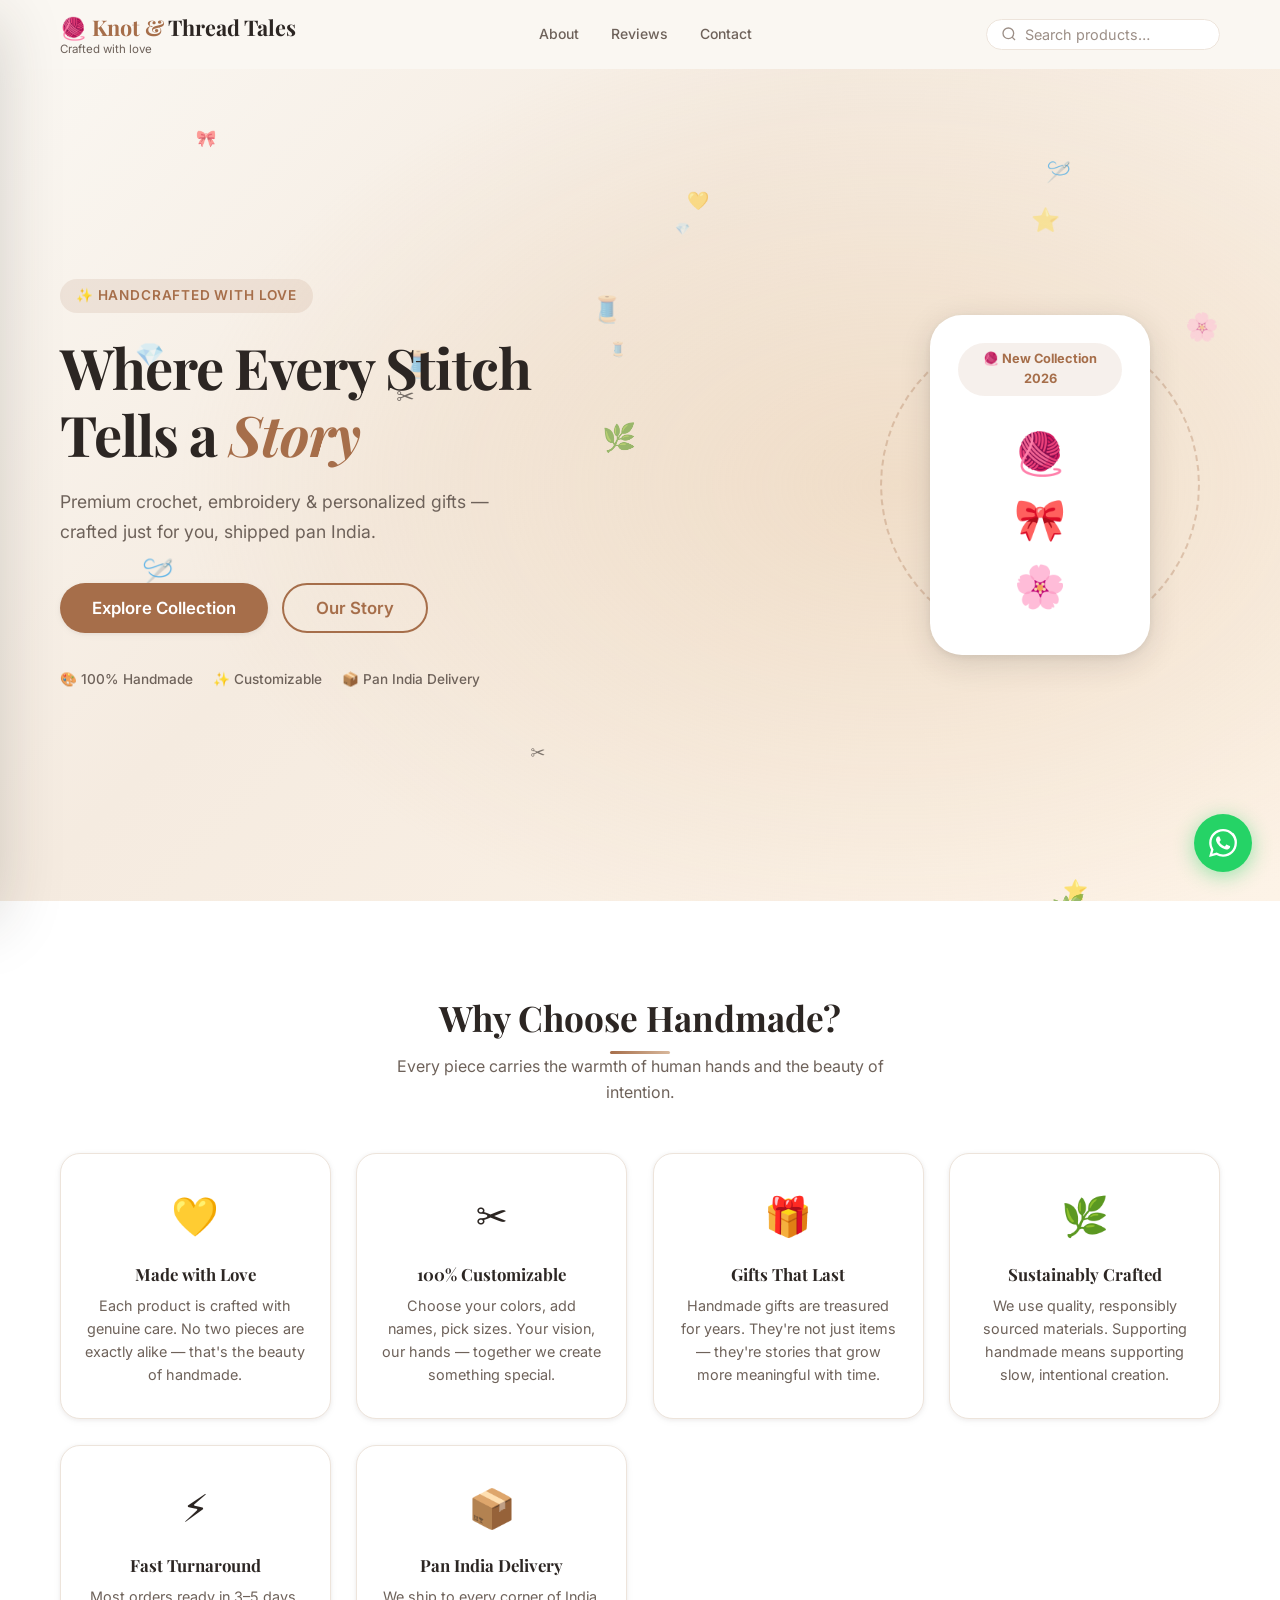
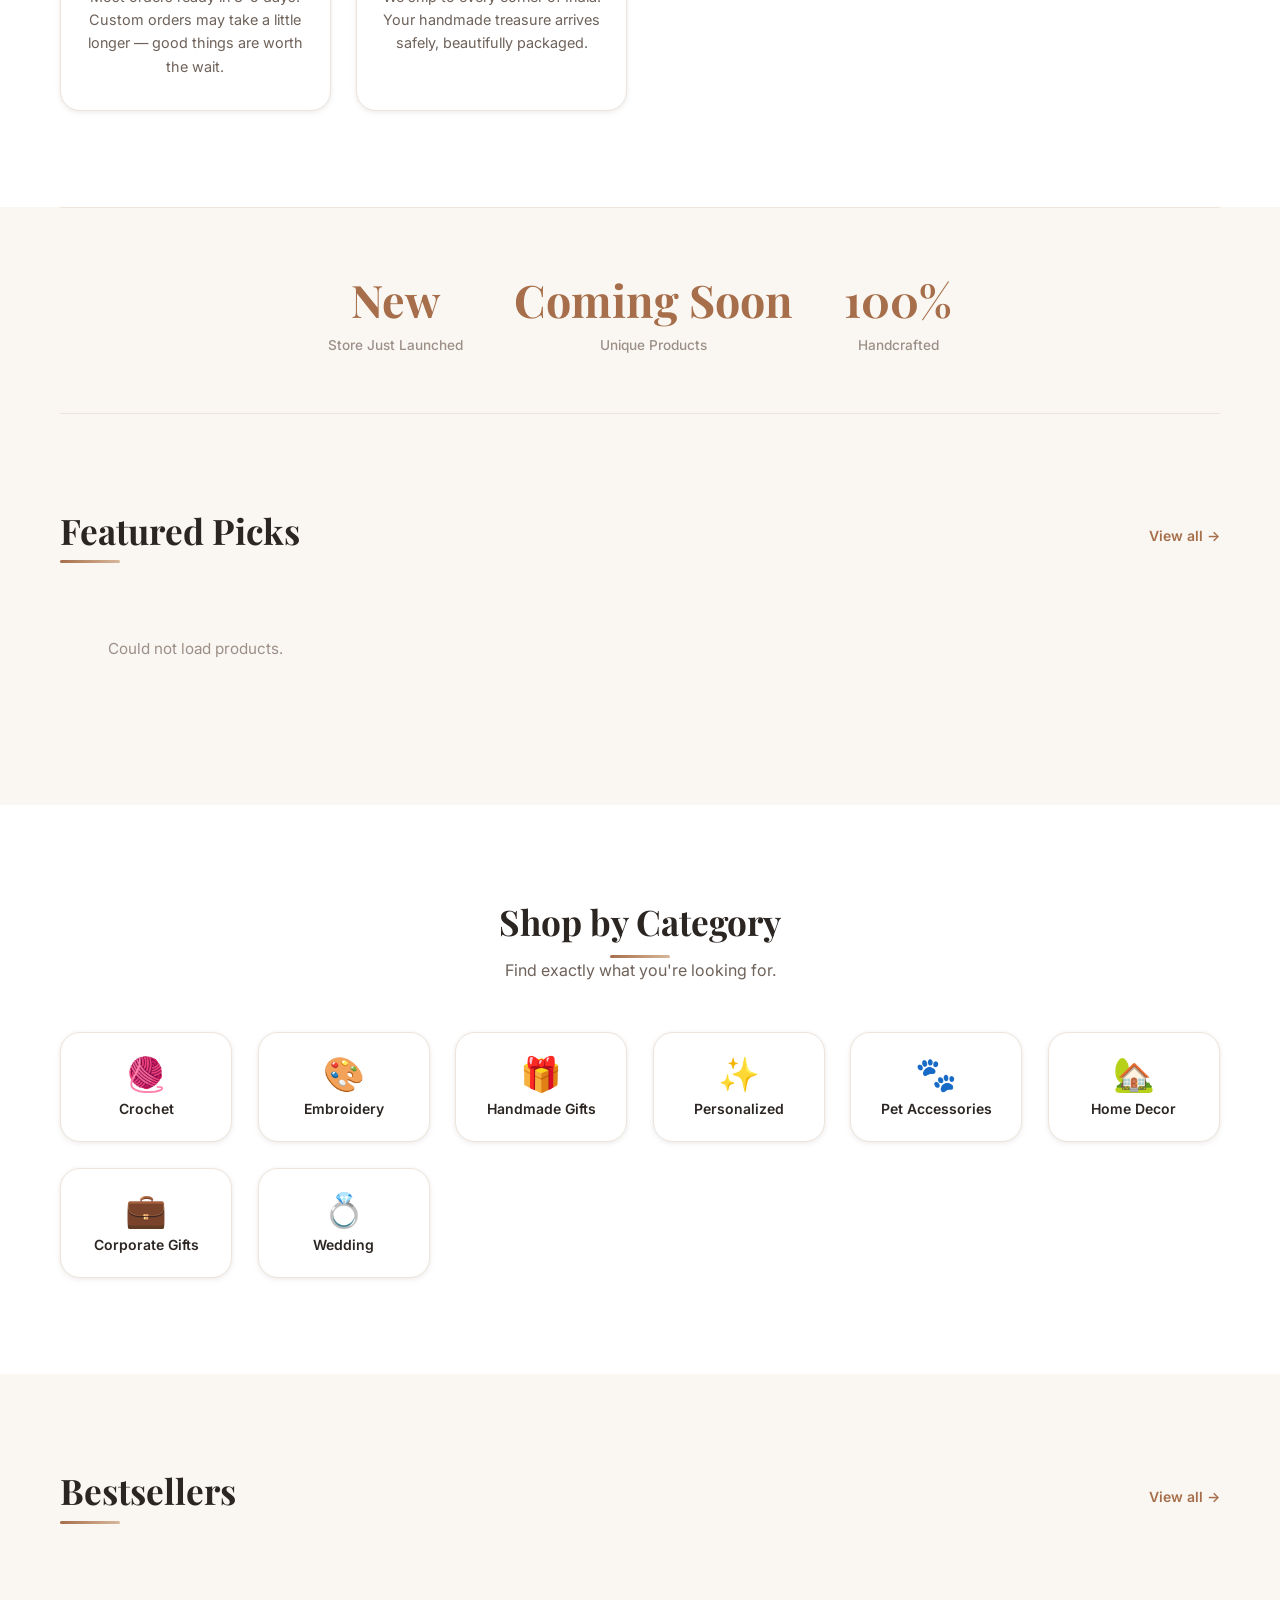
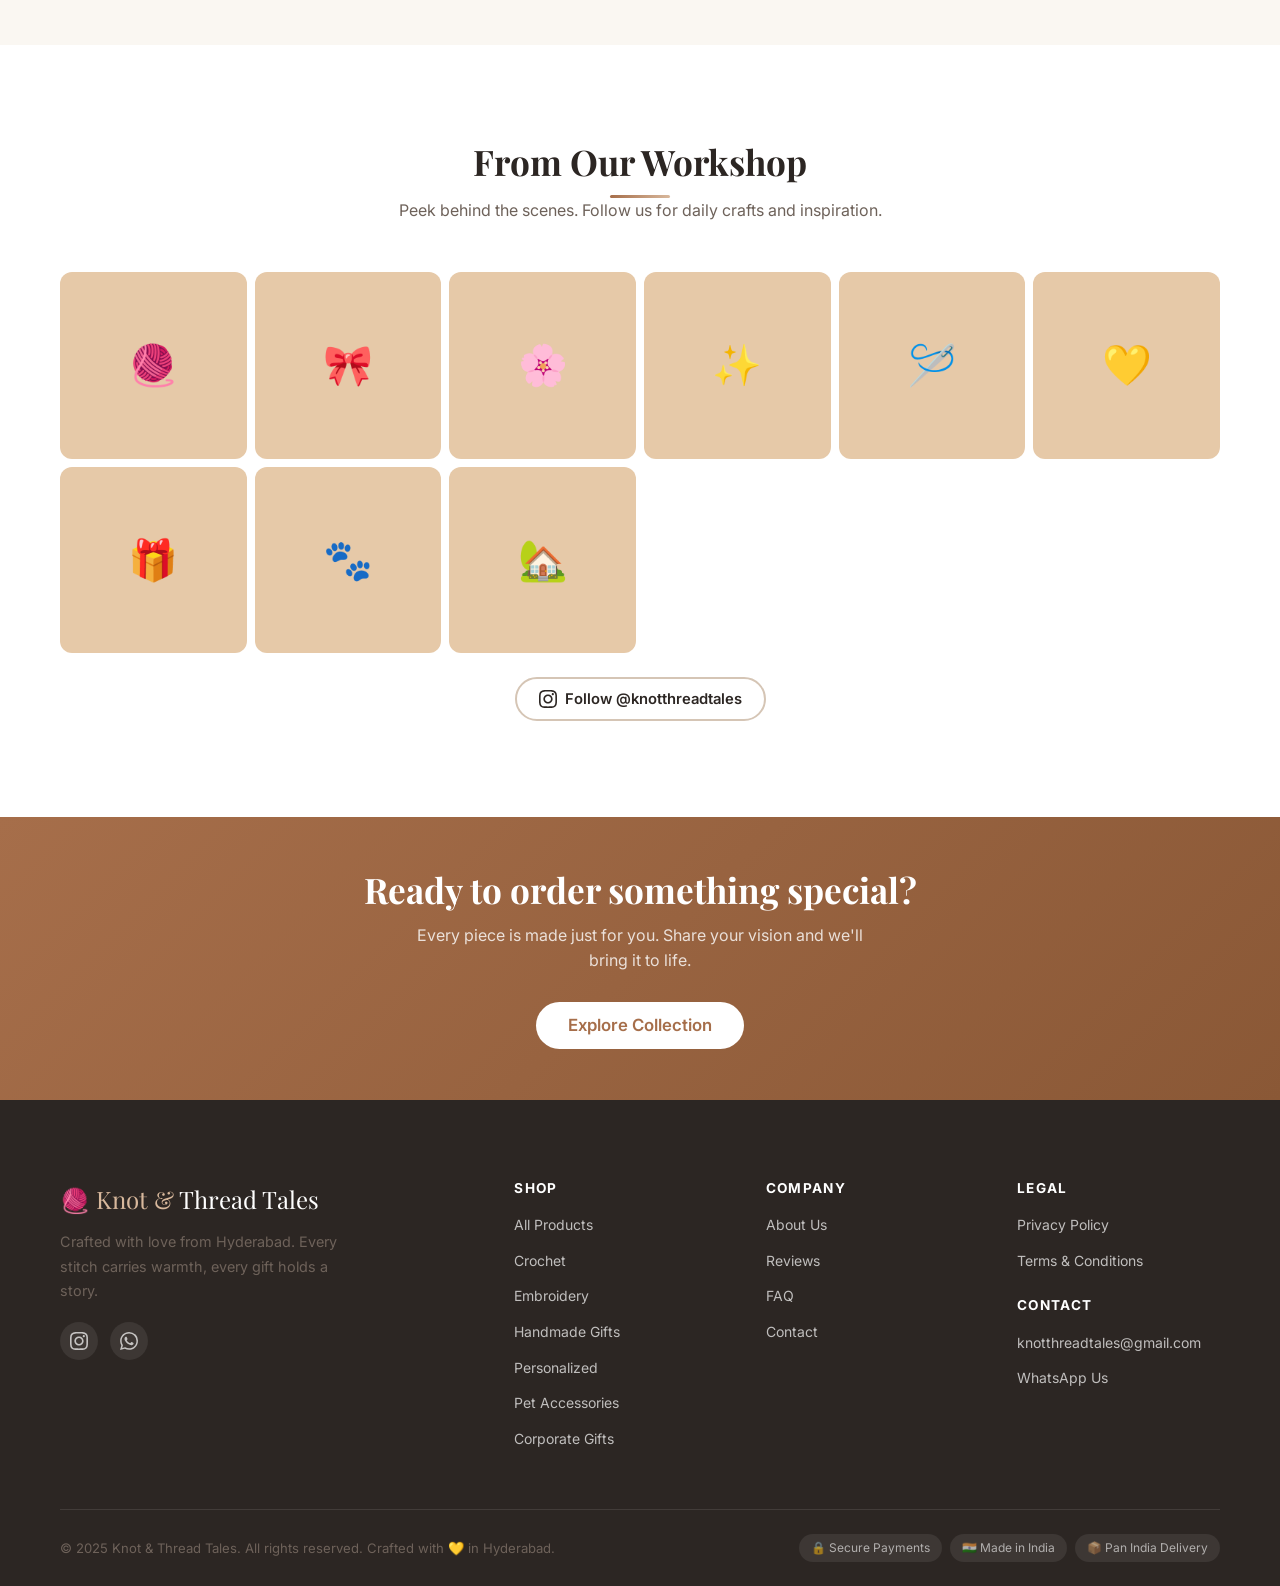
==== commit d616b777: "Add files via upload" ====
--- a/index.html
+++ b/index.html
@@ -808,6 +808,28 @@
     </div>
   </div>
 
+  <!-- ─── Mobile App Bottom Nav ───────────────────────── -->
+  <nav id="appBottomNav" aria-label="App navigation">
+    <div class="app-nav-row">
+      <a href="#/" data-route="/" class="app-nav-item">
+        <svg viewBox="0 0 24 24" fill="none" stroke="currentColor" stroke-width="2"><path d="M3 10.5 12 3l9 7.5"/><path d="M5 9.5V21h14V9.5"/></svg>
+        Home
+      </a>
+      <a href="#/products" data-route="/products" class="app-nav-item">
+        <svg viewBox="0 0 24 24" fill="none" stroke="currentColor" stroke-width="2"><rect x="3" y="3" width="7" height="7" rx="1.5"/><rect x="14" y="3" width="7" height="7" rx="1.5"/><rect x="3" y="14" width="7" height="7" rx="1.5"/><rect x="14" y="14" width="7" height="7" rx="1.5"/></svg>
+        Shop
+      </a>
+      <a href="#/search" data-route="/search" class="app-nav-item">
+        <svg viewBox="0 0 24 24" fill="none" stroke="currentColor" stroke-width="2"><circle cx="11" cy="11" r="8"/><path d="m21 21-4.35-4.35"/></svg>
+        Search
+      </a>
+      <button type="button" id="appNavMenuBtn" class="app-nav-item" aria-label="Open menu" aria-controls="mobileDrawer">
+        <svg viewBox="0 0 24 24" fill="none" stroke="currentColor" stroke-width="2"><line x1="3" y1="12" x2="21" y2="12"/><line x1="3" y1="6" x2="21" y2="6"/><line x1="3" y1="18" x2="21" y2="18"/></svg>
+        Menu
+      </button>
+    </div>
+  </nav>
+
   <!-- Scripts -->
   <script src="config.js?v=20260721"></script>
   <script src="app.js?v=20260721"></script>
--- a/styles.css
+++ b/styles.css
@@ -43,7 +43,7 @@
 
 /* ─── Reset ─────────────────────────────────────────────────── */
 *, *::before, *::after { box-sizing: border-box; margin: 0; padding: 0; }
-html { scroll-behavior: smooth; font-size: 16px; }
+html { scroll-behavior: smooth; font-size: 16px; overflow-x: hidden; }
 body {
   font-family: var(--font-body);
   background: var(--c-bg);
@@ -51,6 +51,9 @@
   line-height: 1.6;
   min-height: 100vh;
   -webkit-font-smoothing: antialiased;
+  overflow-x: hidden;
+  width: 100%;
+  padding-top: env(safe-area-inset-top, 0px);
 }
 img { max-width: 100%; display: block; }
 a { color: inherit; text-decoration: none; }
@@ -309,6 +312,14 @@
   .hero__actions { justify-content: center; }
   .hero__trust { justify-content: center; }
   .hero__visual { display: none; }
+}
+@media (max-width: 480px) {
+  #hero { padding: 32px 0 28px; }
+  .hero__content { padding: 8px 0; }
+  .hero__actions { gap: 10px; }
+  .hero__actions .btn { flex: 1 1 auto; }
+  .hero__trust { gap: 12px 16px; font-size: .78rem; }
+  .section { padding: clamp(32px, 8vw, 96px) 0; }
 }
 
 /* ─── Why Handmade ─────────────────────────────────────────── */
@@ -988,6 +999,37 @@
   .page { display: block !important; }
 }
 
+/* ─── Mobile App Bottom Nav ───────────────────────────────────── */
+#appBottomNav {
+  display: none;
+  position: fixed; left: 0; right: 0; bottom: 0; z-index: 850;
+  background: rgba(255,255,255,.96);
+  backdrop-filter: blur(14px); -webkit-backdrop-filter: blur(14px);
+  border-top: 1px solid var(--c-border);
+  padding: 6px 4px calc(6px + env(safe-area-inset-bottom, 0px));
+  box-shadow: 0 -4px 20px rgba(44,38,35,.08);
+}
+.app-nav-row { display: flex; align-items: stretch; justify-content: space-around; }
+.app-nav-item {
+  flex: 1 1 0; display: flex; flex-direction: column; align-items: center; justify-content: center;
+  gap: 3px; padding: 6px 2px; border-radius: var(--r-md);
+  color: var(--c-text-3); font-size: .68rem; font-weight: 600;
+  transition: color var(--t-fast), background var(--t-fast);
+  min-height: 48px;
+}
+.app-nav-item svg { width: 22px; height: 22px; }
+.app-nav-item.active, .app-nav-item:active { color: var(--c-primary); background: rgba(166,110,74,.08); }
+.app-nav-item--cta {
+  color: #fff; background: var(--c-primary); margin: 0 2px; border-radius: var(--r-md);
+}
+.app-nav-item--cta.active, .app-nav-item--cta:active { color: #fff; background: var(--c-primary-d); }
+
+@media (max-width: 760px) {
+  #appBottomNav { display: block; }
+  body { padding-bottom: calc(64px + env(safe-area-inset-bottom, 0px)); }
+  .fab-whatsapp, .fab-tooltip { display: none; }
+}
+
 /* ─── Engagement: Floating WhatsApp ──────────────────────────── */
 .fab-whatsapp {
   position: fixed; bottom: 28px; right: 28px; z-index: 800;
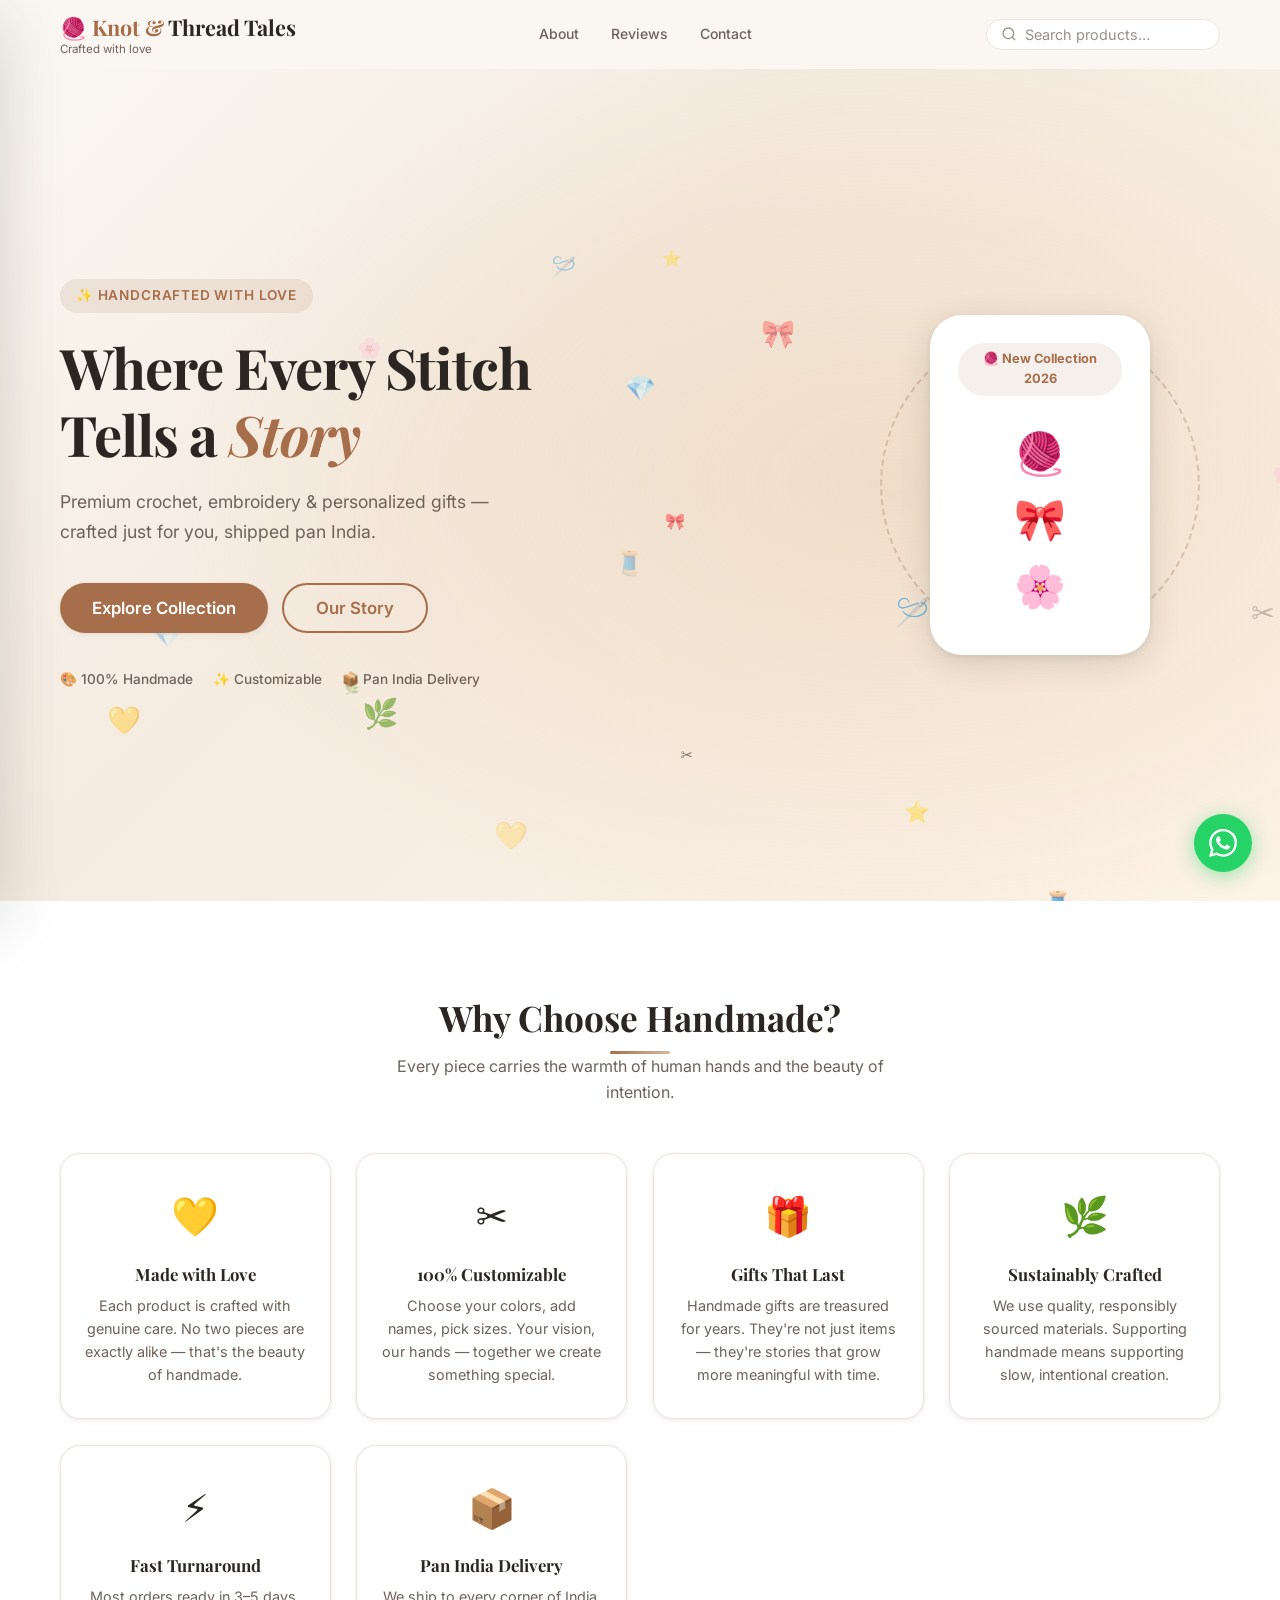
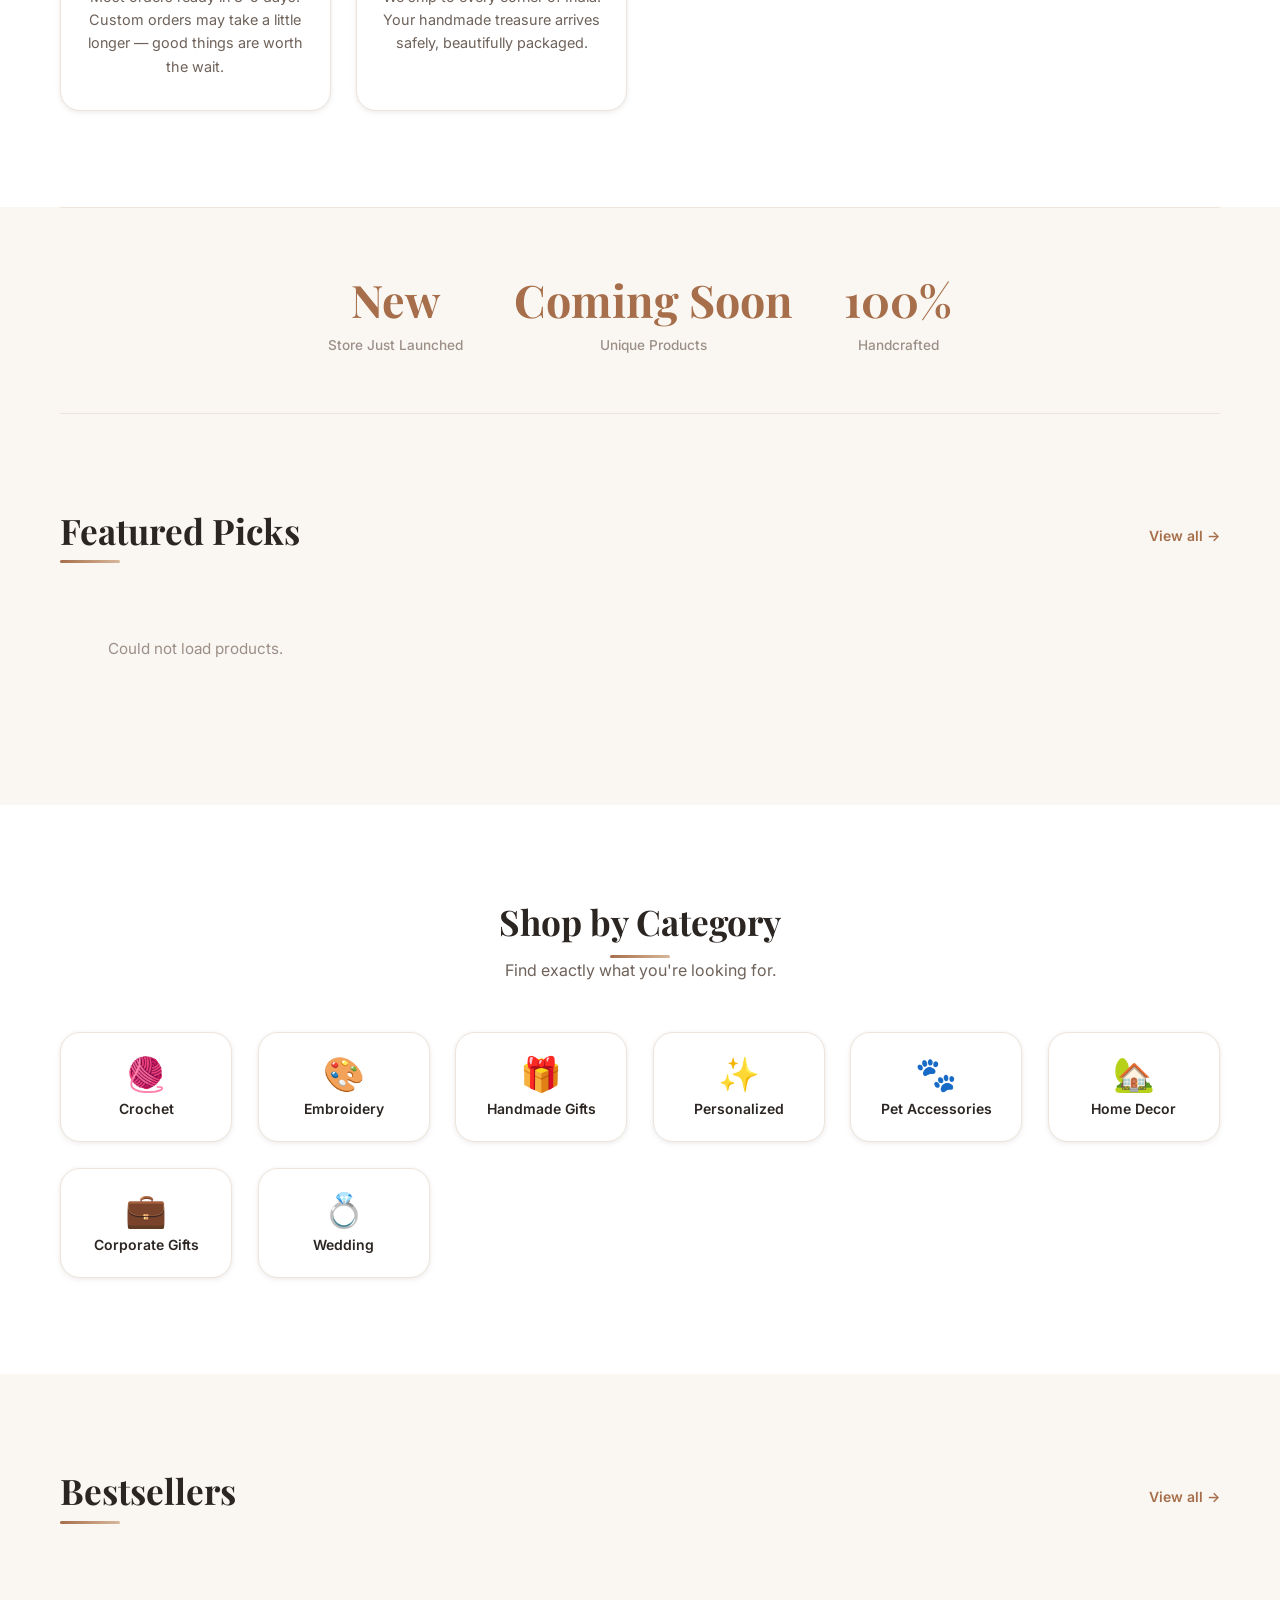
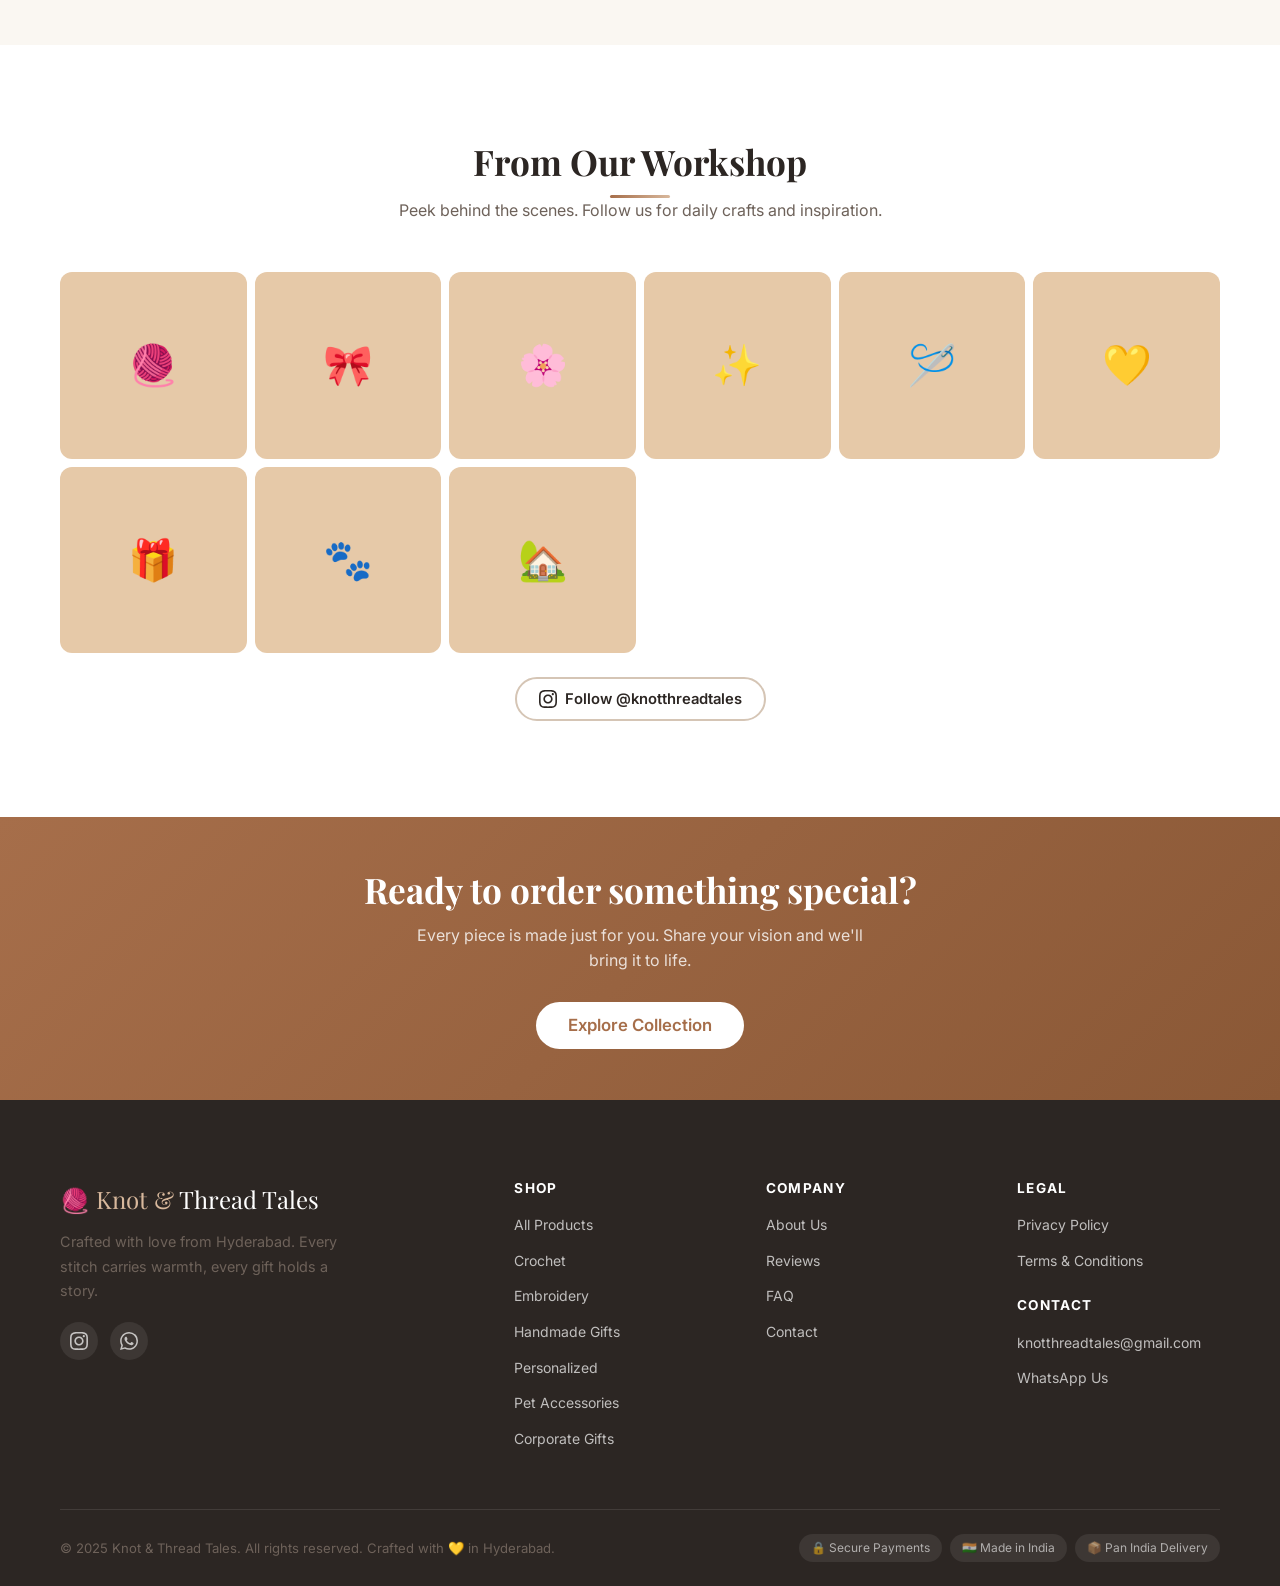
==== commit 7e862185: "Add files via upload" ====
--- a/index.html
+++ b/index.html
@@ -462,7 +462,7 @@
         </div>
       </div>
       <div class="section container">
-        <div id="fullFaqList" aria-live="polite">
+        <div id="fullFaqList" class="faq-list" aria-live="polite">
           <!-- Filled by JS -->
         </div>
         <div class="text-center mt-24" style="padding-bottom:24px;">
--- a/styles.css
+++ b/styles.css
@@ -409,30 +409,44 @@
 .testimonial-loc { font-size: .78rem; color: var(--c-text-3); }
 
 /* ─── FAQ ─────────────────────────────────────────────────────── */
-.faq-list { max-width: 760px; margin: 0 auto; display: flex; flex-direction: column; gap: 10px; }
-.faq-item { background: var(--c-surface); border-radius: var(--r-md); border: 1px solid var(--c-border); overflow: hidden; }
+.faq-list { max-width: 760px; margin: 0 auto; display: flex; flex-direction: column; gap: 14px; }
+.faq-item {
+  background: var(--c-surface); border-radius: var(--r-lg); border: 1px solid var(--c-border);
+  overflow: hidden; box-shadow: var(--sh-sm); transition: box-shadow var(--t-mid), border-color var(--t-mid);
+}
+.faq-item:has(.faq-question[aria-expanded="true"]) { box-shadow: var(--sh-md); border-color: var(--c-border-d); }
 .faq-question {
-  width: 100%; padding: 18px 22px; text-align: left; font-size: 1rem; font-weight: 600;
-  color: var(--c-text); display: flex; justify-content: space-between; align-items: center; gap: 12px;
-  transition: background var(--t-fast);
+  width: 100%; padding: 20px 24px; text-align: left; font-size: 1rem; font-weight: 600;
+  color: var(--c-text); display: flex; justify-content: space-between; align-items: center; gap: 16px;
+  transition: background var(--t-fast); line-height: 1.4;
 }
 .faq-question:hover { background: rgba(166,110,74,.05); }
 .faq-question[aria-expanded="true"] { background: rgba(166,110,74,.06); color: var(--c-primary); }
 .faq-icon {
-  font-size: 1.3rem; flex-shrink: 0; color: var(--c-primary);
-  transition: transform var(--t-mid); display: inline-block; line-height: 1;
+  width: 28px; height: 28px; flex-shrink: 0; border-radius: 50%;
+  background: rgba(166,110,74,.1); color: var(--c-primary);
+  font-size: 1.15rem; font-style: normal; line-height: 1;
+  display: flex; align-items: center; justify-content: center;
+  transition: transform var(--t-mid), background var(--t-mid);
 }
 /* Rotating a "+" 45° draws a clean "×" — this is the only visual
    change on open/close; the character itself never changes. */
-.faq-question[aria-expanded="true"] .faq-icon { transform: rotate(45deg); }
+.faq-question[aria-expanded="true"] .faq-icon { transform: rotate(45deg); background: rgba(166,110,74,.16); }
 .faq-answer {
   max-height: 0; overflow: hidden; transition: max-height .35s ease;
-  padding: 0 22px;
+  padding: 0 24px;
 }
 /* Bottom spacing now lives on the paragraph itself (constant, not
    toggled), so JS's scrollHeight measurement always includes it —
    no more clipped/overlapping text at the moment of expand. */
-.faq-answer p { font-size: .95rem; line-height: 1.75; color: var(--c-text-2); padding-bottom: 18px; }
+.faq-answer p { font-size: .95rem; line-height: 1.75; color: var(--c-text-2); padding-bottom: 20px; padding-top: 2px; }
+
+@media (max-width: 600px) {
+  .faq-question { padding: 16px 18px; font-size: .95rem; }
+  .faq-answer { padding: 0 18px; }
+  .faq-answer p { padding-bottom: 16px; font-size: .9rem; }
+  .faq-icon { width: 24px; height: 24px; font-size: 1rem; }
+}
 
 /* ─── Instagram Grid ───────────────────────────────────────────── */
 .insta-grid {
@@ -1003,31 +1017,35 @@
 #appBottomNav {
   display: none;
   position: fixed; left: 0; right: 0; bottom: 0; z-index: 850;
-  background: rgba(255,255,255,.96);
-  backdrop-filter: blur(14px); -webkit-backdrop-filter: blur(14px);
+  background: rgba(255,255,255,.98);
+  backdrop-filter: blur(16px); -webkit-backdrop-filter: blur(16px);
   border-top: 1px solid var(--c-border);
-  padding: 6px 4px calc(6px + env(safe-area-inset-bottom, 0px));
-  box-shadow: 0 -4px 20px rgba(44,38,35,.08);
-}
-.app-nav-row { display: flex; align-items: stretch; justify-content: space-around; }
+  padding: 8px 8px calc(8px + env(safe-area-inset-bottom, 0px));
+  box-shadow: 0 -6px 24px rgba(44,38,35,.09);
+}
+.app-nav-row { display: flex; align-items: stretch; justify-content: space-around; max-width: 520px; margin: 0 auto; gap: 2px; }
 .app-nav-item {
+  position: relative;
   flex: 1 1 0; display: flex; flex-direction: column; align-items: center; justify-content: center;
-  gap: 3px; padding: 6px 2px; border-radius: var(--r-md);
-  color: var(--c-text-3); font-size: .68rem; font-weight: 600;
-  transition: color var(--t-fast), background var(--t-fast);
-  min-height: 48px;
-}
-.app-nav-item svg { width: 22px; height: 22px; }
-.app-nav-item.active, .app-nav-item:active { color: var(--c-primary); background: rgba(166,110,74,.08); }
-.app-nav-item--cta {
-  color: #fff; background: var(--c-primary); margin: 0 2px; border-radius: var(--r-md);
-}
-.app-nav-item--cta.active, .app-nav-item--cta:active { color: #fff; background: var(--c-primary-d); }
+  gap: 4px; padding: 7px 2px 6px; border-radius: var(--r-md);
+  color: var(--c-text-3); font-size: .66rem; font-weight: 600; letter-spacing: .01em;
+  transition: color var(--t-fast), transform var(--t-fast);
+  min-height: 52px;
+}
+.app-nav-item svg { width: 22px; height: 22px; stroke-width: 1.8; transition: transform var(--t-fast); }
+.app-nav-item::before {
+  content: ''; position: absolute; top: 2px; left: 50%; width: 28px; height: 3px;
+  background: var(--c-primary); border-radius: var(--r-full);
+  transform: translateX(-50%) scaleX(0); transition: transform var(--t-mid);
+}
+.app-nav-item.active { color: var(--c-primary); }
+.app-nav-item.active::before { transform: translateX(-50%) scaleX(1); }
+.app-nav-item.active svg { stroke-width: 2.2; transform: translateY(-1px); }
+.app-nav-item:active { transform: scale(.93); color: var(--c-primary); }
 
 @media (max-width: 760px) {
   #appBottomNav { display: block; }
-  body { padding-bottom: calc(64px + env(safe-area-inset-bottom, 0px)); }
-  .fab-whatsapp, .fab-tooltip { display: none; }
+  body { padding-bottom: calc(68px + env(safe-area-inset-bottom, 0px)); }
 }
 
 /* ─── Engagement: Floating WhatsApp ──────────────────────────── */
@@ -1066,6 +1084,11 @@
 @keyframes tooltipIn  { from { opacity:0; transform: translateY(8px); } to { opacity:1; transform: none; } }
 @keyframes tooltipOut { to   { opacity:0; transform: translateY(8px); } }
 
+@media (max-width: 760px) {
+  .fab-whatsapp { bottom: calc(78px + env(safe-area-inset-bottom, 0px)); width: 52px; height: 52px; right: 16px; }
+  .fab-tooltip { bottom: calc(148px + env(safe-area-inset-bottom, 0px)); right: 16px; }
+}
+
 /* ─── Engagement: Hero Announce Ticker ───────────────────────── */
 .hero-announce {
   display: inline-flex; align-items: center; gap: 8px;
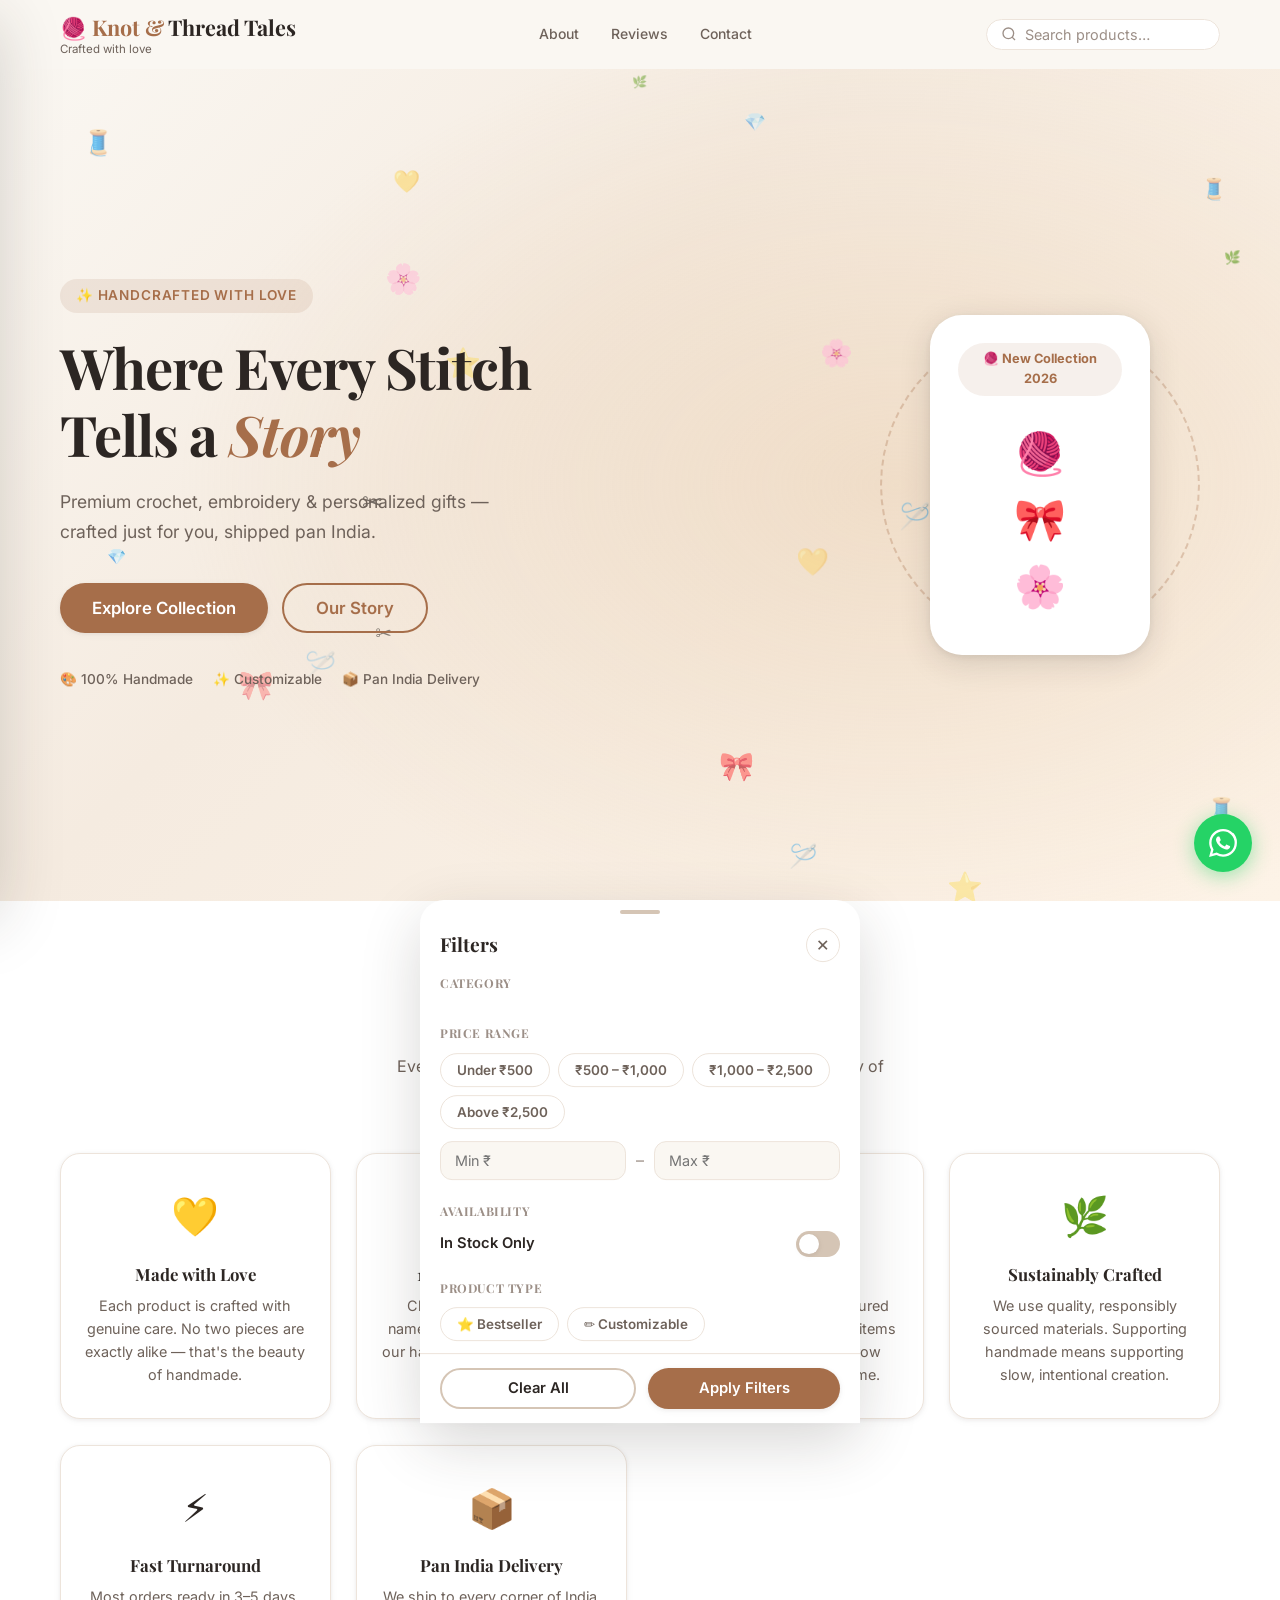
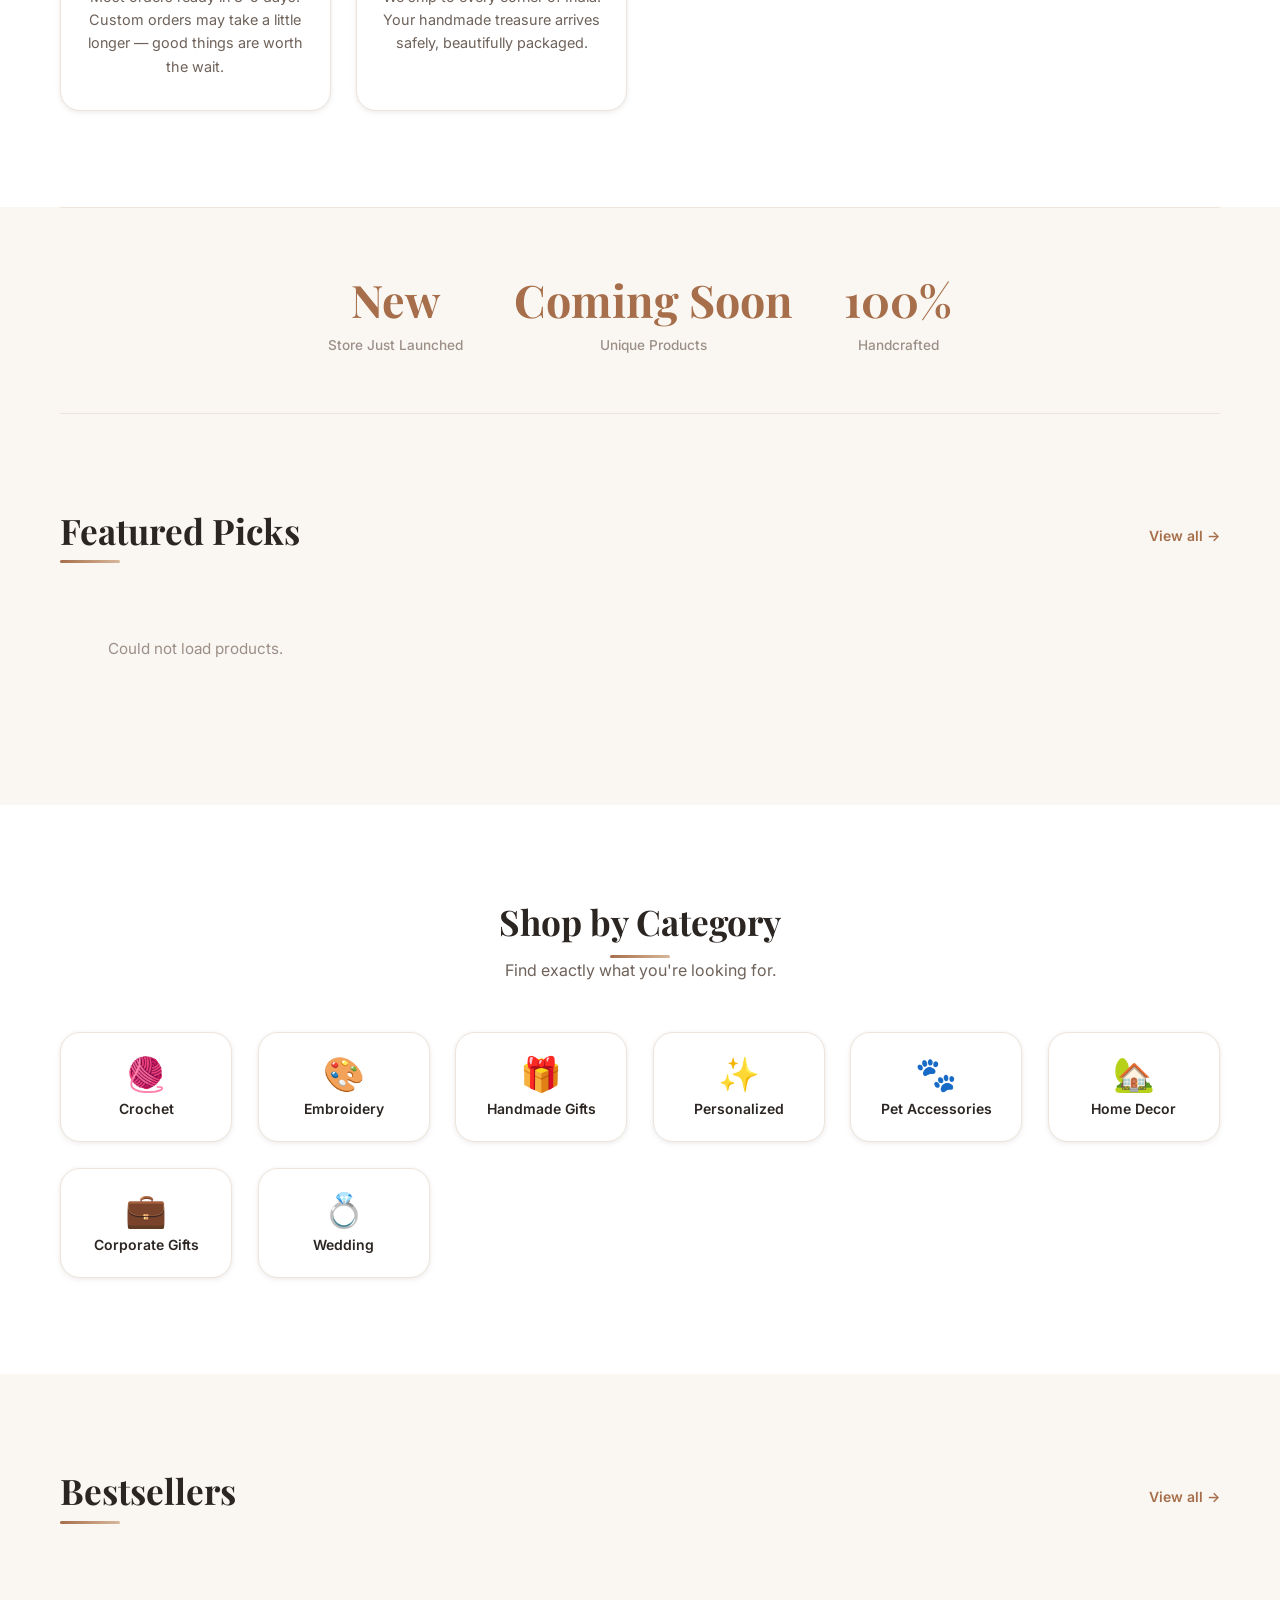
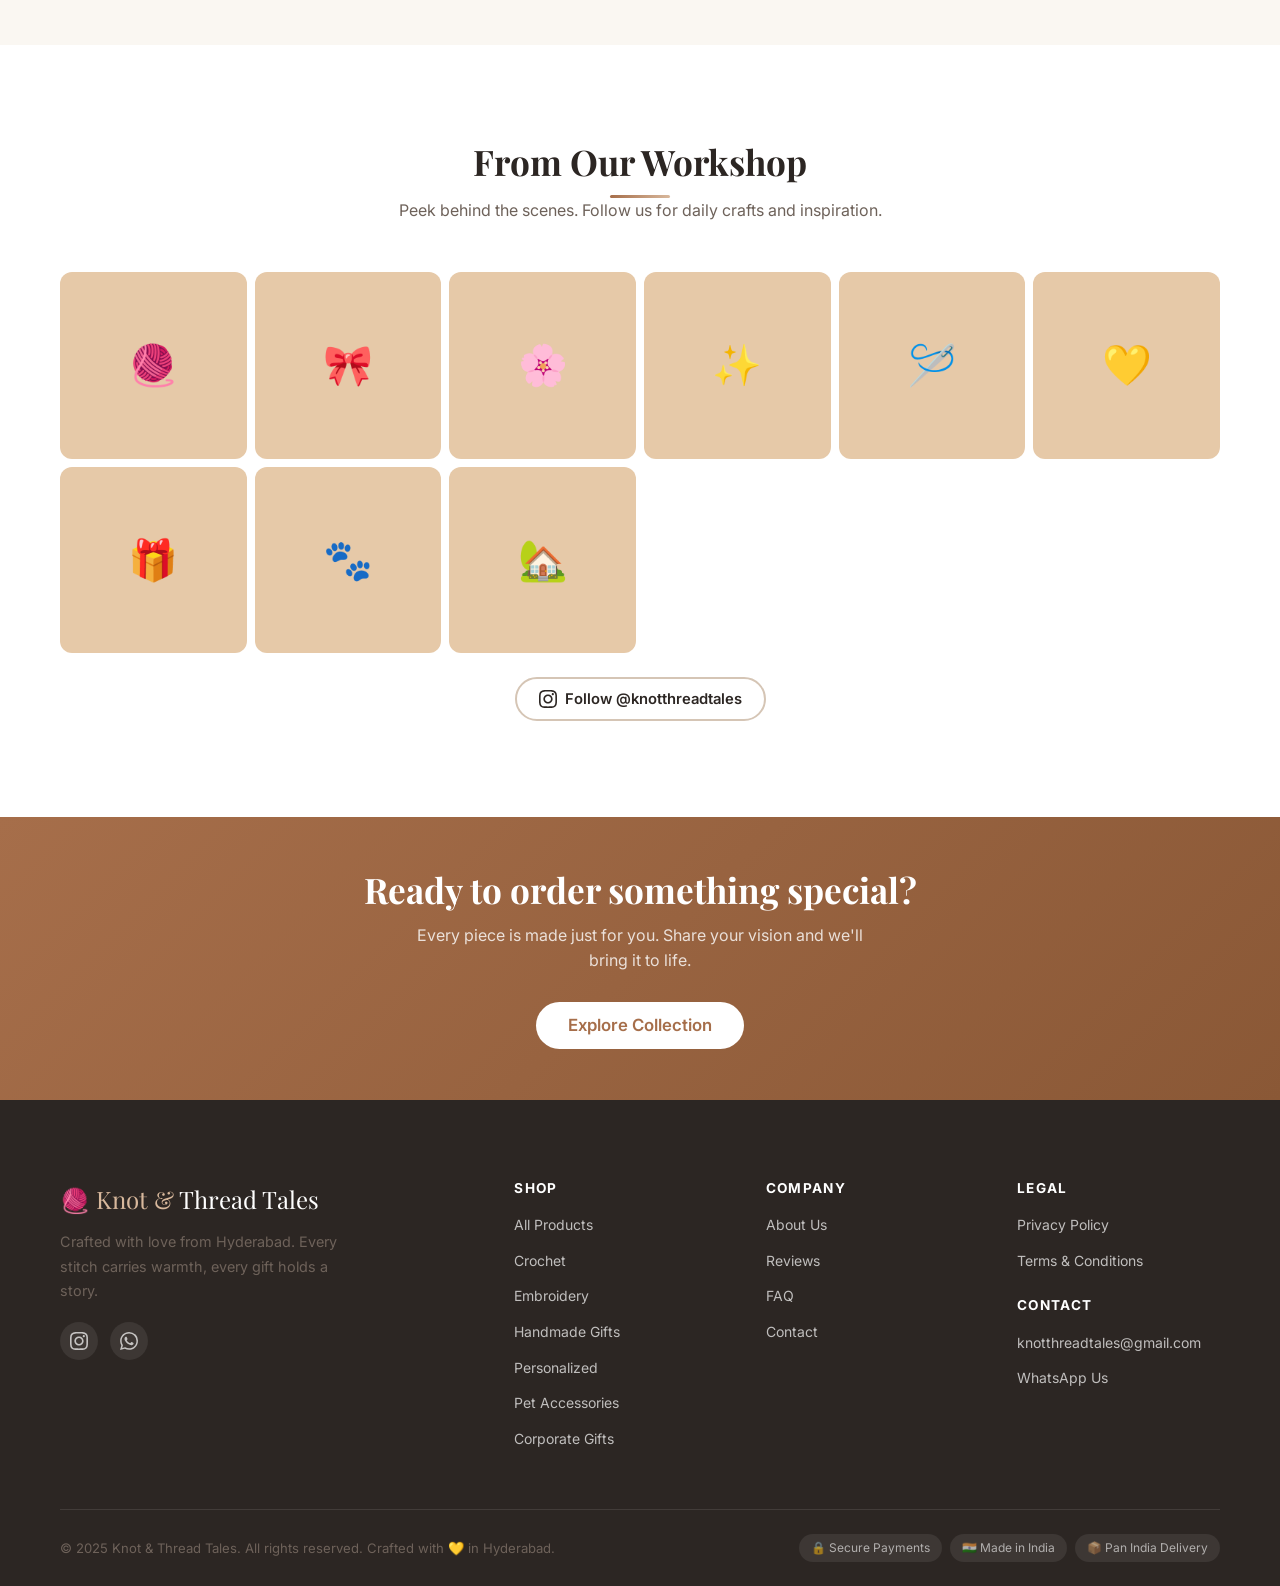
==== commit 08849334: "Add files via upload" ====
--- a/index.html
+++ b/index.html
@@ -349,24 +349,24 @@
         </div>
       </div>
       <div class="section container" style="padding: 15px;">
-        <div class="filter-bar">
-          <label for="sortSelect">Sort by:</label>
-          <select id="sortSelect" aria-label="Sort products" onchange="applySort(this.value)">
-            <option value="created_at:desc">Newest First</option>
-            <option value="price:asc">Price: Low to High</option>
-            <option value="price:desc">Price: High to Low</option>
-            <option value="name:asc">Name A–Z</option>
-          </select>
-          <div class="price-range">
-            <label for="priceMin" class="sr-only">Min price</label>
-            <input type="number" id="priceMin" placeholder="Min ₹" min="0" aria-label="Minimum price">
-            <span style="color:var(--c-text-3)">–</span>
-            <label for="priceMax" class="sr-only">Max price</label>
-            <input type="number" id="priceMax" placeholder="Max ₹" min="0" aria-label="Maximum price">
-            <button class="btn btn--sm btn--primary" onclick="applyPriceFilter()">Go</button>
-          </div>
-          <button class="btn btn--sm btn--outline" onclick="clearFilters()">Clear</button>
-        </div>
+        <div class="pf-bar">
+          <button class="pf-trigger" id="pfOpenBtn" type="button" aria-haspopup="dialog" aria-controls="pfSheet">
+            <svg viewBox="0 0 24 24" fill="none" stroke="currentColor" stroke-width="2"><line x1="4" y1="6" x2="20" y2="6"/><circle cx="9" cy="6" r="2" fill="currentColor" stroke="none"/><line x1="4" y1="12" x2="20" y2="12"/><circle cx="16" cy="12" r="2" fill="currentColor" stroke="none"/><line x1="4" y1="18" x2="20" y2="18"/><circle cx="11" cy="18" r="2" fill="currentColor" stroke="none"/></svg>
+            Filters
+            <span class="pf-count" id="pfCount" hidden>0</span>
+          </button>
+          <div class="pf-sort">
+            <label for="sortSelect" class="sr-only">Sort by</label>
+            <select id="sortSelect" aria-label="Sort products" onchange="applySort(this.value)">
+              <option value="created_at:desc">Newest First</option>
+              <option value="price:asc">Price: Low to High</option>
+              <option value="price:desc">Price: High to Low</option>
+              <option value="name:asc">Name A–Z</option>
+            </select>
+          </div>
+          <span class="pf-resultcount" id="pfResultCount"></span>
+        </div>
+        <div class="pf-activechips" id="pfActiveChips" hidden></div>
         <div class="products-grid" id="productsGrid" aria-live="polite" aria-label="Product results"></div>
         <nav id="pagination" aria-label="Products pagination"></nav>
       </div>
@@ -385,13 +385,20 @@
         </div>
       </div>
       <div class="section container">
-        <div class="filter-bar">
-          <label for="searchSortSelect">Sort:</label>
-          <select id="searchSortSelect" aria-label="Sort results" onchange="applySort(this.value)">
-            <option value="created_at:desc">Newest</option>
-            <option value="price:asc">Price ↑</option>
-            <option value="price:desc">Price ↓</option>
-          </select>
+        <div class="pf-bar">
+          <button class="pf-trigger" id="pfOpenBtnSearch" type="button" aria-haspopup="dialog" aria-controls="pfSheet">
+            <svg viewBox="0 0 24 24" fill="none" stroke="currentColor" stroke-width="2"><line x1="4" y1="6" x2="20" y2="6"/><circle cx="9" cy="6" r="2" fill="currentColor" stroke="none"/><line x1="4" y1="12" x2="20" y2="12"/><circle cx="16" cy="12" r="2" fill="currentColor" stroke="none"/><line x1="4" y1="18" x2="20" y2="18"/><circle cx="11" cy="18" r="2" fill="currentColor" stroke="none"/></svg>
+            Filters
+            <span class="pf-count" id="pfCountSearch" hidden>0</span>
+          </button>
+          <div class="pf-sort">
+            <label for="searchSortSelect" class="sr-only">Sort</label>
+            <select id="searchSortSelect" aria-label="Sort results" onchange="applySort(this.value)">
+              <option value="created_at:desc">Newest</option>
+              <option value="price:asc">Price ↑</option>
+              <option value="price:desc">Price ↓</option>
+            </select>
+          </div>
         </div>
         <div class="products-grid" id="searchGrid" aria-live="polite"></div>
       </div>
@@ -808,24 +815,75 @@
     </div>
   </div>
 
+  <!-- ─── Product Filters Bottom Sheet (shared: Products + Search pages) ───────────────────────── -->
+  <div class="pf-backdrop" id="pfBackdrop"></div>
+  <div class="pf-sheet" id="pfSheet" role="dialog" aria-modal="true" aria-label="Filter products" aria-hidden="true">
+    <div class="pf-sheet-grabber" aria-hidden="true"></div>
+    <div class="pf-sheet-header">
+      <h3>Filters</h3>
+      <button class="pf-sheet-close" id="pfCloseBtn" aria-label="Close filters">&times;</button>
+    </div>
+    <div class="pf-sheet-body">
+      <div class="pf-group" id="pfCategoryGroup">
+        <h4>Category</h4>
+        <div class="pf-chips" id="pfCategoryChips"><!-- populated by JS --></div>
+      </div>
+      <div class="pf-group">
+        <h4>Price Range</h4>
+        <div class="pf-chips" id="pfPriceChips">
+          <button type="button" class="pf-chip" data-min="" data-max="500">Under ₹500</button>
+          <button type="button" class="pf-chip" data-min="500" data-max="1000">₹500 – ₹1,000</button>
+          <button type="button" class="pf-chip" data-min="1000" data-max="2500">₹1,000 – ₹2,500</button>
+          <button type="button" class="pf-chip" data-min="2500" data-max="">Above ₹2,500</button>
+        </div>
+        <div class="pf-price-row">
+          <label for="pfPriceMin" class="sr-only">Min price</label>
+          <input type="number" id="pfPriceMin" placeholder="Min ₹" min="0" inputmode="numeric">
+          <span class="pf-price-sep">–</span>
+          <label for="pfPriceMax" class="sr-only">Max price</label>
+          <input type="number" id="pfPriceMax" placeholder="Max ₹" min="0" inputmode="numeric">
+        </div>
+      </div>
+      <div class="pf-group">
+        <h4>Availability</h4>
+        <label class="pf-toggle">
+          <span>In Stock Only</span>
+          <input type="checkbox" id="pfInStock">
+          <span class="pf-toggle-track" aria-hidden="true"><span class="pf-toggle-thumb"></span></span>
+        </label>
+      </div>
+      <div class="pf-group">
+        <h4>Product Type</h4>
+        <div class="pf-chips">
+          <button type="button" class="pf-chip" id="pfChipBestseller">⭐ Bestseller</button>
+          <button type="button" class="pf-chip" id="pfChipCustom">✏️ Customizable</button>
+        </div>
+      </div>
+    </div>
+    <div class="pf-sheet-footer">
+      <button class="btn btn--outline" id="pfClearBtn" type="button">Clear All</button>
+      <button class="btn btn--primary" id="pfApplyBtn" type="button">Apply Filters</button>
+    </div>
+  </div>
+
   <!-- ─── Mobile App Bottom Nav ───────────────────────── -->
   <nav id="appBottomNav" aria-label="App navigation">
     <div class="app-nav-row">
       <a href="#/" data-route="/" class="app-nav-item">
         <svg viewBox="0 0 24 24" fill="none" stroke="currentColor" stroke-width="2"><path d="M3 10.5 12 3l9 7.5"/><path d="M5 9.5V21h14V9.5"/></svg>
-        Home
+        <span>Home</span>
       </a>
       <a href="#/products" data-route="/products" class="app-nav-item">
         <svg viewBox="0 0 24 24" fill="none" stroke="currentColor" stroke-width="2"><rect x="3" y="3" width="7" height="7" rx="1.5"/><rect x="14" y="3" width="7" height="7" rx="1.5"/><rect x="3" y="14" width="7" height="7" rx="1.5"/><rect x="14" y="14" width="7" height="7" rx="1.5"/></svg>
-        Shop
+        <span>Shop</span>
       </a>
       <a href="#/search" data-route="/search" class="app-nav-item">
         <svg viewBox="0 0 24 24" fill="none" stroke="currentColor" stroke-width="2"><circle cx="11" cy="11" r="8"/><path d="m21 21-4.35-4.35"/></svg>
-        Search
+        <span>Search</span>
       </a>
       <button type="button" id="appNavMenuBtn" class="app-nav-item" aria-label="Open menu" aria-controls="mobileDrawer">
         <svg viewBox="0 0 24 24" fill="none" stroke="currentColor" stroke-width="2"><line x1="3" y1="12" x2="21" y2="12"/><line x1="3" y1="6" x2="21" y2="6"/><line x1="3" y1="18" x2="21" y2="18"/></svg>
-        Menu
+        <span>Menu</span>
       </button>
     </div>
   </nav>
--- a/styles.css
+++ b/styles.css
@@ -938,26 +938,115 @@
 .breadcrumb a { color: var(--c-primary); }
 .breadcrumb span { color: var(--c-text-3); }
 
-/* ─── Filter Bar ──────────────────────────────────────────────── */
-.filter-bar {
-  display: flex; align-items: center; gap: 12px; margin-bottom: 24px; flex-wrap: wrap;
-  background: var(--c-surface); border-radius: var(--r-lg); padding: 14px 20px;
+/* ─── Product Filters: bar + bottom sheet ────────────────────── */
+.pf-bar {
+  display: flex; align-items: center; gap: 12px; margin-bottom: 16px; flex-wrap: wrap;
+  background: var(--c-surface); border-radius: var(--r-lg); padding: 12px 16px;
   border: 1px solid var(--c-border); box-shadow: var(--sh-sm);
 }
-.filter-bar label { font-size: .85rem; font-weight: 600; color: var(--c-text-2); white-space: nowrap; }
-.filter-bar select {
-  padding: 7px 12px; border: 1.5px solid var(--c-border); border-radius: var(--r-md);
-  font-size: .875rem; color: var(--c-text); background: var(--c-bg); outline: none;
+.pf-trigger {
+  display: inline-flex; align-items: center; gap: 8px; padding: 9px 16px 9px 14px;
+  border-radius: var(--r-full); border: 1.5px solid var(--c-border-d);
+  background: var(--c-bg); color: var(--c-text); font-weight: 600; font-size: .85rem;
+  transition: border-color var(--t-fast), color var(--t-fast);
+}
+.pf-trigger:hover, .pf-trigger.is-active { border-color: var(--c-primary); color: var(--c-primary); }
+.pf-trigger svg { width: 18px; height: 18px; flex-shrink: 0; }
+.pf-count {
+  display: inline-flex; align-items: center; justify-content: center; min-width: 19px; height: 19px;
+  padding: 0 5px; border-radius: var(--r-full); background: var(--c-primary); color: #fff;
+  font-size: .68rem; font-weight: 700; line-height: 1;
+}
+.pf-sort { margin-left: auto; }
+.pf-sort select {
+  padding: 9px 14px; border: 1.5px solid var(--c-border); border-radius: var(--r-full);
+  font-size: .85rem; color: var(--c-text); background: var(--c-bg); outline: none;
   transition: border-color var(--t-fast);
 }
-.filter-bar select:focus { border-color: var(--c-primary); }
-.filter-bar .price-range { display: flex; align-items: center; gap: 8px; }
-.filter-bar .price-range input {
-  width: 90px; padding: 7px 10px; border: 1.5px solid var(--c-border); border-radius: var(--r-md);
-  font-size: .875rem; color: var(--c-text); background: var(--c-bg); outline: none;
-}
-.filter-bar .price-range input:focus { border-color: var(--c-primary); }
-.filter-count { margin-left: auto; font-size: .8rem; color: var(--c-text-3); }
+.pf-sort select:focus { border-color: var(--c-primary); }
+.pf-resultcount { font-size: .78rem; color: var(--c-text-3); white-space: nowrap; }
+
+.pf-activechips { display: flex; flex-wrap: wrap; gap: 8px; margin: -6px 0 16px; }
+.pf-activechips[hidden] { display: none; }
+.pf-activechip {
+  display: inline-flex; align-items: center; gap: 6px; padding: 6px 8px 6px 14px;
+  border-radius: var(--r-full); background: rgba(166,110,74,.09); color: var(--c-primary);
+  font-size: .78rem; font-weight: 600;
+}
+.pf-activechip button {
+  width: 18px; height: 18px; display: flex; align-items: center; justify-content: center;
+  border-radius: 50%; background: rgba(166,110,74,.16); color: var(--c-primary); font-size: .9rem; line-height: 1;
+}
+.pf-activechip button:hover { background: var(--c-primary); color: #fff; }
+
+/* Sheet */
+.pf-backdrop {
+  position: fixed; inset: 0; background: rgba(44,38,35,.5); z-index: 1100;
+  opacity: 0; pointer-events: none; transition: opacity var(--t-mid);
+}
+.pf-backdrop.is-open { opacity: 1; pointer-events: all; }
+.pf-sheet {
+  position: fixed; left: 0; right: 0; bottom: 0; z-index: 1101;
+  background: var(--c-surface); border-radius: 24px 24px 0 0;
+  max-height: 85svh; display: flex; flex-direction: column;
+  box-shadow: var(--sh-xl); transform: translateY(100%);
+  transition: transform var(--t-slow);
+}
+.pf-sheet.is-open { transform: translateY(0); }
+.pf-sheet-grabber { width: 40px; height: 4px; background: var(--c-border-d); border-radius: var(--r-full); margin: 10px auto 0; flex-shrink: 0; }
+.pf-sheet-header {
+  display: flex; align-items: center; justify-content: space-between;
+  padding: 14px 20px 8px; flex-shrink: 0;
+}
+.pf-sheet-header h3 { font-size: 1.2rem; }
+.pf-sheet-close {
+  width: 34px; height: 34px; display: flex; align-items: center; justify-content: center;
+  border-radius: 50%; border: 1.5px solid var(--c-border); color: var(--c-text-2);
+  font-size: 1.3rem; line-height: 1; transition: background var(--t-fast), color var(--t-fast);
+}
+.pf-sheet-close:hover { background: var(--c-accent); color: var(--c-primary); }
+.pf-sheet-body { padding: 6px 20px 12px; display: flex; flex-direction: column; gap: 24px; overflow-y: auto; }
+.pf-group h4 { font-size: .76rem; text-transform: uppercase; letter-spacing: .05em; color: var(--c-text-3); font-weight: 700; margin-bottom: 12px; }
+.pf-chips { display: flex; flex-wrap: wrap; gap: 8px; }
+.pf-chip {
+  padding: 8px 16px; border-radius: var(--r-full); border: 1.5px solid var(--c-border);
+  background: var(--c-surface); color: var(--c-text-2); font-size: .84rem; font-weight: 600;
+  transition: border-color var(--t-fast), background var(--t-fast), color var(--t-fast);
+}
+.pf-chip:hover { border-color: var(--c-primary-l); }
+.pf-chip.active { background: var(--c-primary); border-color: var(--c-primary); color: #fff; }
+.pf-price-row { display: flex; align-items: center; gap: 10px; margin-top: 12px; }
+.pf-price-row input {
+  flex: 1 1 0; min-width: 0; padding: 10px 14px; border: 1.5px solid var(--c-border);
+  border-radius: var(--r-md); font-size: .9rem; color: var(--c-text); background: var(--c-bg); outline: none;
+  transition: border-color var(--t-fast);
+}
+.pf-price-row input:focus { border-color: var(--c-primary); }
+.pf-price-sep { color: var(--c-text-3); flex-shrink: 0; }
+.pf-toggle { display: flex; align-items: center; justify-content: space-between; gap: 12px; cursor: pointer; font-size: .92rem; font-weight: 600; color: var(--c-text); }
+.pf-toggle input { position: absolute; opacity: 0; width: 1px; height: 1px; }
+.pf-toggle-track {
+  width: 44px; height: 26px; border-radius: var(--r-full); background: var(--c-border-d);
+  position: relative; flex-shrink: 0; transition: background var(--t-fast);
+}
+.pf-toggle-thumb {
+  width: 20px; height: 20px; border-radius: 50%; background: #fff; position: absolute;
+  top: 3px; left: 3px; box-shadow: var(--sh-sm); transition: transform var(--t-fast);
+}
+.pf-toggle input:checked + .pf-toggle-track { background: var(--c-primary); }
+.pf-toggle input:checked + .pf-toggle-track .pf-toggle-thumb { transform: translateX(18px); }
+.pf-toggle input:focus-visible + .pf-toggle-track { outline: 2px solid var(--c-primary); outline-offset: 2px; }
+.pf-sheet-footer {
+  display: flex; gap: 12px; padding: 14px 20px calc(14px + env(safe-area-inset-bottom, 0px));
+  border-top: 1px solid var(--c-border); background: var(--c-surface); flex-shrink: 0;
+}
+.pf-sheet-footer .btn { flex: 1 1 0; }
+
+@media (min-width: 640px) {
+  .pf-sheet { left: 50%; right: auto; width: 440px; max-width: calc(100vw - 32px); border-radius: 24px; bottom: 24px; transform: translate(-50%, calc(100% + 24px)); }
+  .pf-sheet.is-open { transform: translate(-50%, 0); }
+}
+
 
 /* ─── Numeric Stat Section ────────────────────────────────────── */
 .stats-row {
@@ -1016,36 +1105,40 @@
 /* ─── Mobile App Bottom Nav ───────────────────────────────────── */
 #appBottomNav {
   display: none;
-  position: fixed; left: 0; right: 0; bottom: 0; z-index: 850;
-  background: rgba(255,255,255,.98);
-  backdrop-filter: blur(16px); -webkit-backdrop-filter: blur(16px);
-  border-top: 1px solid var(--c-border);
-  padding: 8px 8px calc(8px + env(safe-area-inset-bottom, 0px));
-  box-shadow: 0 -6px 24px rgba(44,38,35,.09);
-}
-.app-nav-row { display: flex; align-items: stretch; justify-content: space-around; max-width: 520px; margin: 0 auto; gap: 2px; }
+  position: fixed; left: 14px; right: 14px; bottom: calc(12px + env(safe-area-inset-bottom, 0px));
+  z-index: 850;
+  background: rgba(255,255,255,.90);
+  backdrop-filter: blur(20px) saturate(1.4); -webkit-backdrop-filter: blur(20px) saturate(1.4);
+  border: 1px solid rgba(166,110,74,.12);
+  border-radius: 24px;
+  padding: 6px;
+  box-shadow: 0 14px 36px rgba(44,38,35,.16), 0 2px 10px rgba(44,38,35,.07);
+}
+.app-nav-row { display: flex; align-items: stretch; justify-content: space-around; gap: 3px; }
 .app-nav-item {
   position: relative;
   flex: 1 1 0; display: flex; flex-direction: column; align-items: center; justify-content: center;
-  gap: 4px; padding: 7px 2px 6px; border-radius: var(--r-md);
-  color: var(--c-text-3); font-size: .66rem; font-weight: 600; letter-spacing: .01em;
-  transition: color var(--t-fast), transform var(--t-fast);
-  min-height: 52px;
-}
-.app-nav-item svg { width: 22px; height: 22px; stroke-width: 1.8; transition: transform var(--t-fast); }
+  gap: 3px; padding: 9px 4px 8px; border-radius: 17px;
+  color: var(--c-text-3); font-size: .64rem; font-weight: 600; letter-spacing: .01em;
+  transition: color .28s ease, transform .15s ease;
+  min-height: 54px; z-index: 1;
+}
+.app-nav-item svg { width: 21px; height: 21px; stroke-width: 1.8; transition: transform .35s cubic-bezier(.34,1.56,.64,1); position: relative; z-index: 1; }
+.app-nav-item span { position: relative; z-index: 1; transition: opacity .2s ease; }
 .app-nav-item::before {
-  content: ''; position: absolute; top: 2px; left: 50%; width: 28px; height: 3px;
-  background: var(--c-primary); border-radius: var(--r-full);
-  transform: translateX(-50%) scaleX(0); transition: transform var(--t-mid);
-}
-.app-nav-item.active { color: var(--c-primary); }
-.app-nav-item.active::before { transform: translateX(-50%) scaleX(1); }
-.app-nav-item.active svg { stroke-width: 2.2; transform: translateY(-1px); }
-.app-nav-item:active { transform: scale(.93); color: var(--c-primary); }
+  content: ''; position: absolute; inset: 0; border-radius: 17px;
+  background: var(--c-primary); box-shadow: 0 6px 16px rgba(166,110,74,.38);
+  opacity: 0; transform: scale(.7); z-index: 0;
+  transition: opacity .28s ease, transform .28s cubic-bezier(.34,1.56,.64,1);
+}
+.app-nav-item.active { color: #fff; }
+.app-nav-item.active::before { opacity: 1; transform: scale(1); }
+.app-nav-item.active svg { transform: translateY(-1px); }
+.app-nav-item:active svg { transform: scale(.88); }
 
 @media (max-width: 760px) {
   #appBottomNav { display: block; }
-  body { padding-bottom: calc(68px + env(safe-area-inset-bottom, 0px)); }
+  body { padding-bottom: calc(90px + env(safe-area-inset-bottom, 0px)); }
 }
 
 /* ─── Engagement: Floating WhatsApp ──────────────────────────── */
@@ -1085,8 +1178,8 @@
 @keyframes tooltipOut { to   { opacity:0; transform: translateY(8px); } }
 
 @media (max-width: 760px) {
-  .fab-whatsapp { bottom: calc(78px + env(safe-area-inset-bottom, 0px)); width: 52px; height: 52px; right: 16px; }
-  .fab-tooltip { bottom: calc(148px + env(safe-area-inset-bottom, 0px)); right: 16px; }
+  .fab-whatsapp { bottom: calc(100px + env(safe-area-inset-bottom, 0px)); width: 52px; height: 52px; right: 16px; }
+  .fab-tooltip { bottom: calc(170px + env(safe-area-inset-bottom, 0px)); right: 16px; }
 }
 
 /* ─── Engagement: Hero Announce Ticker ───────────────────────── */
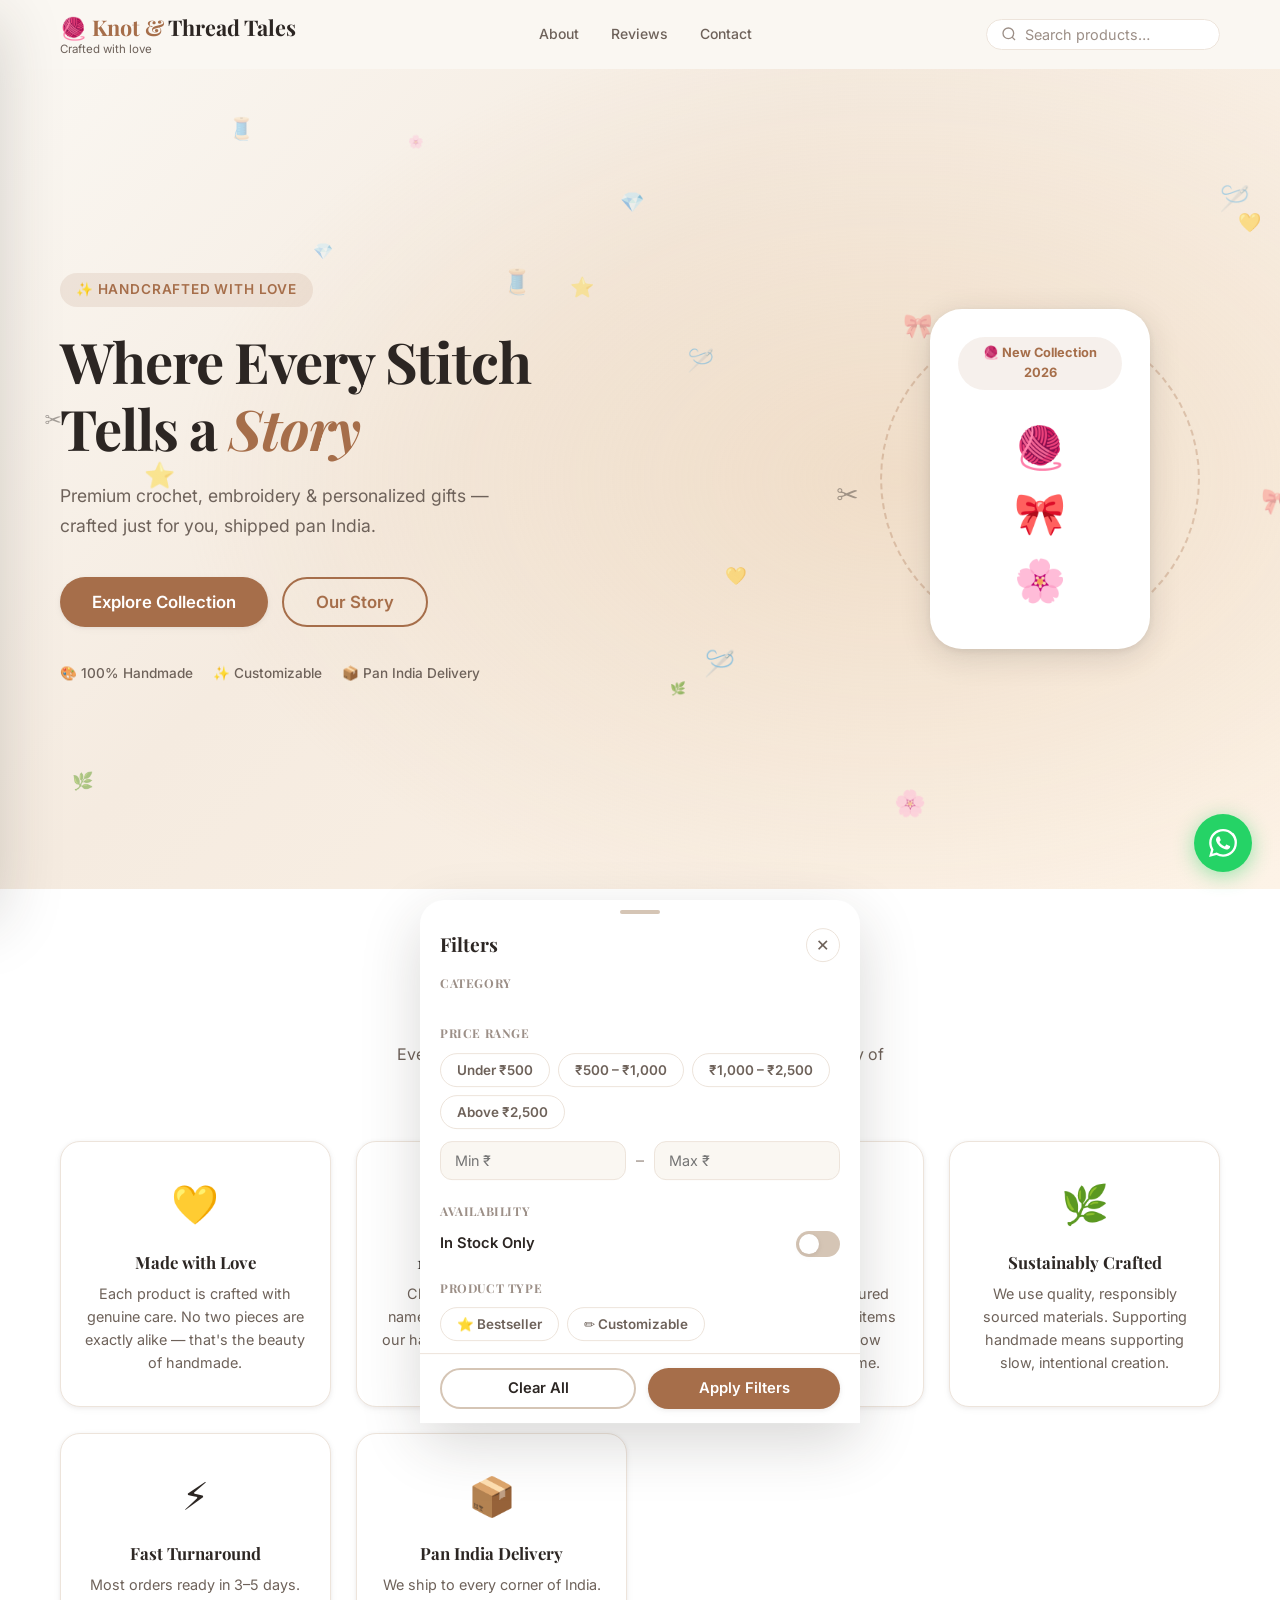
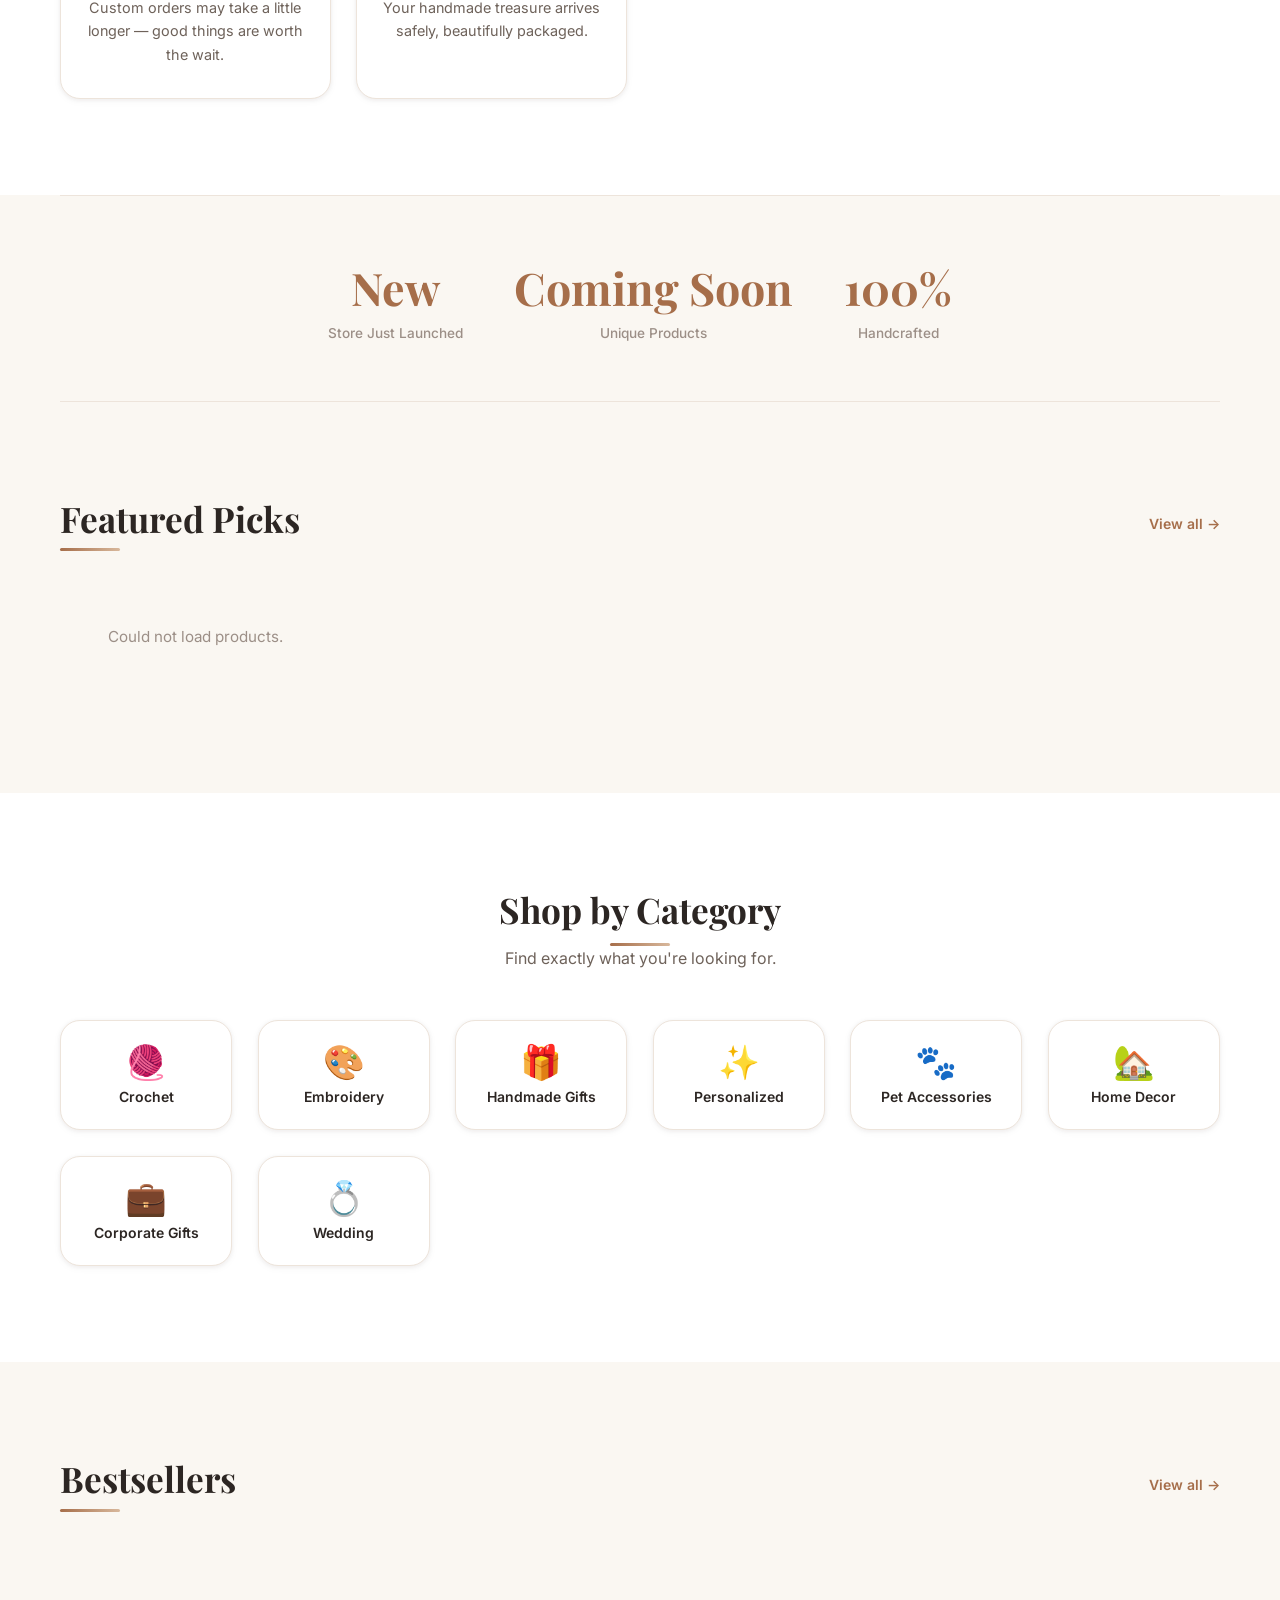
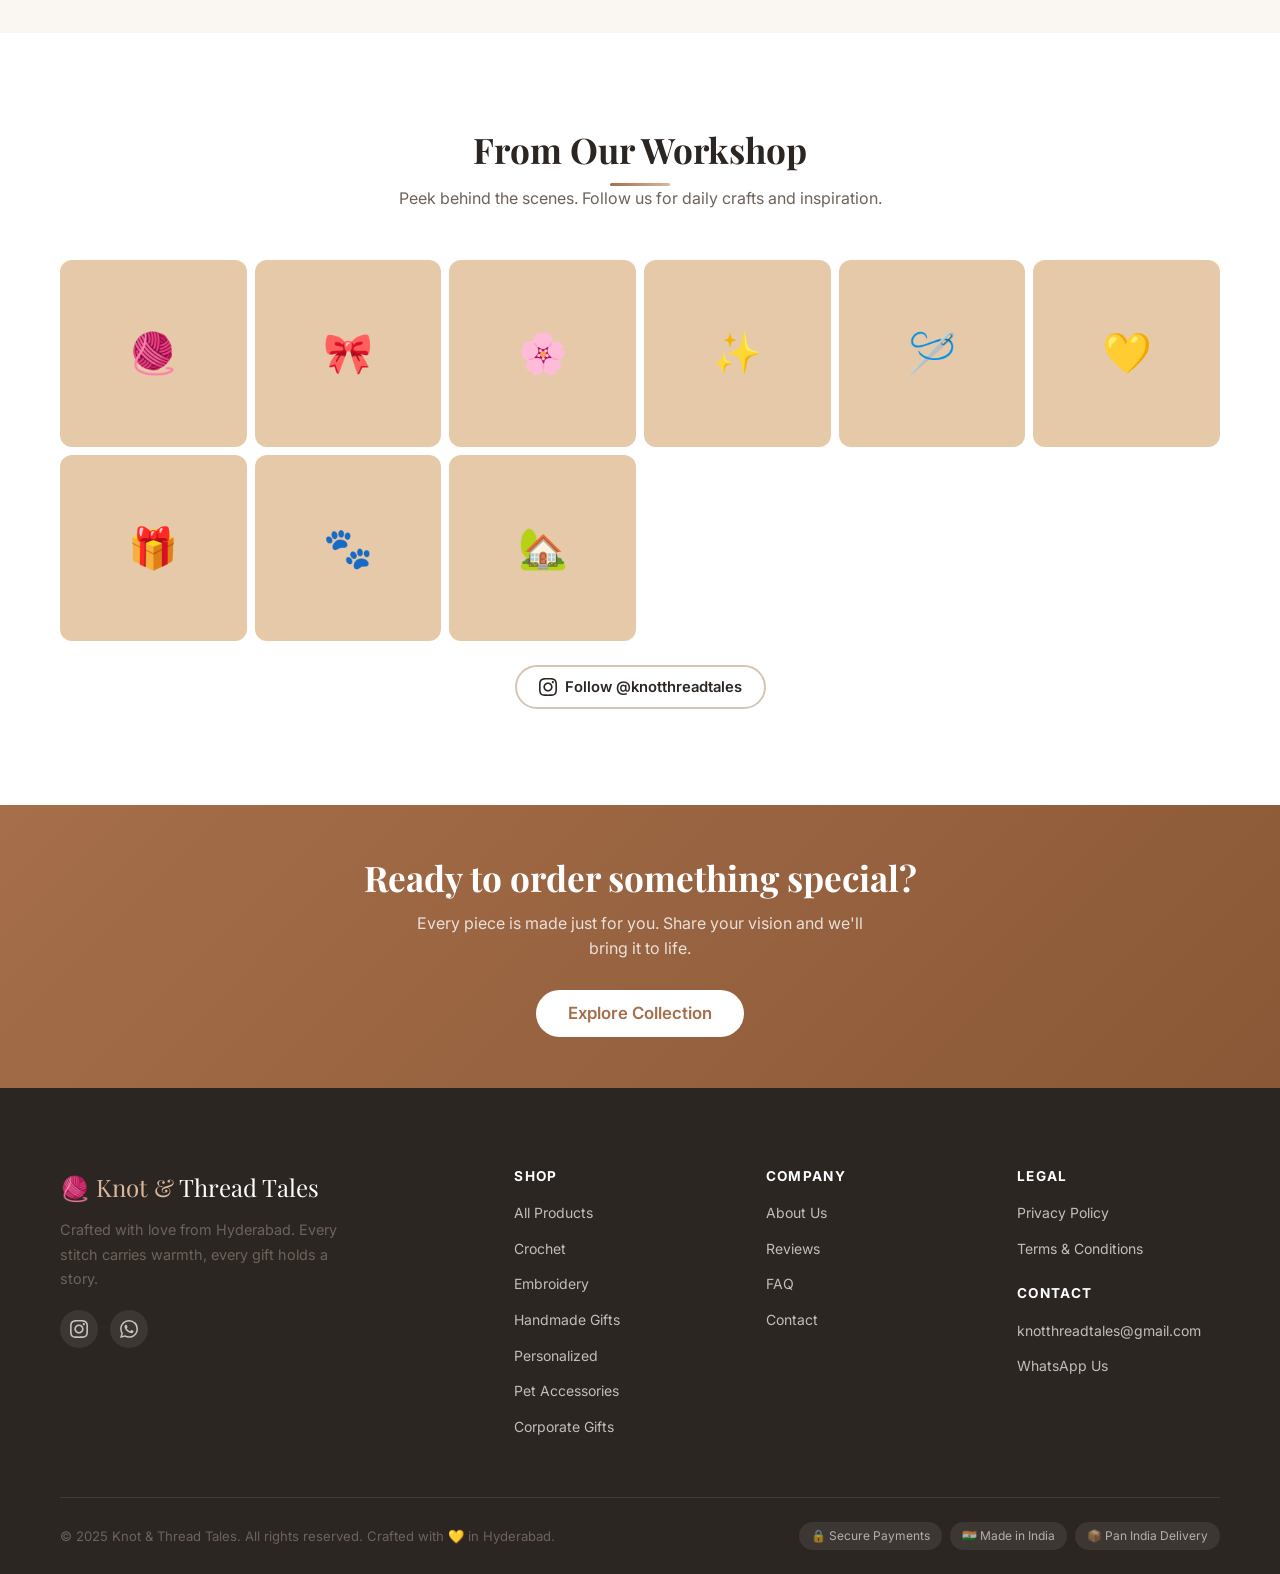
==== commit 05a56f74: "Add files via upload" ====
--- a/index.html
+++ b/index.html
@@ -376,12 +376,14 @@
          SEARCH PAGE
     ════════════════════════════════════════════ -->
     <div id="search-page" class="page" hidden aria-label="Search">
-      <div class="search-hero container">
-        <h1 id="searchHeading">Search Products</h1>
-        <div class="search-bar-lg" role="search">
-          <label for="searchPageInput" class="sr-only">Search</label>
-          <input type="search" id="searchPageInput" placeholder="Search products, categories…" autocomplete="off" aria-label="Search products">
-          <button class="btn btn--primary" onclick="searchPageSearch()">Search</button>
+      <div class="search-hero">
+        <div class="container">
+          <h1 id="searchHeading">Search Products</h1>
+          <div class="search-bar-lg" role="search">
+            <label for="searchPageInput" class="sr-only">Search</label>
+            <input type="search" id="searchPageInput" placeholder="Search products, categories…" autocomplete="off" aria-label="Search products">
+            <button class="btn btn--primary" onclick="searchPageSearch()">Search</button>
+          </div>
         </div>
       </div>
       <div class="section container">
@@ -399,6 +401,7 @@
               <option value="price:desc">Price ↓</option>
             </select>
           </div>
+          <span class="pf-resultcount" id="pfResultCountSearch"></span>
         </div>
         <div class="products-grid" id="searchGrid" aria-live="polite"></div>
       </div>
@@ -408,9 +411,11 @@
          ABOUT PAGE
     ════════════════════════════════════════════ -->
     <div id="about-page" class="page" hidden aria-label="About Us">
-      <div class="about-hero container">
-        <h1>Our Story</h1>
-        <p>Born from a love of craft and a dream of making every gift meaningful.</p>
+      <div class="about-hero">
+        <div class="container">
+          <h1>Our Story</h1>
+          <p>Born from a love of craft and a dream of making every gift meaningful.</p>
+        </div>
       </div>
       <div class="container">
         <div class="about-story">
@@ -577,10 +582,14 @@
          PRIVACY POLICY PAGE
     ════════════════════════════════════════════ -->
     <div id="privacy-page" class="page" hidden aria-label="Privacy Policy">
+      <div class="page-hero">
+        <div class="container">
+          <h1>Privacy Policy</h1>
+          <p class="updated">Last updated: January 2025</p>
+        </div>
+      </div>
       <div class="container">
         <div class="policy-content">
-          <h1>Privacy Policy</h1>
-          <p class="updated">Last updated: January 2025</p>
           <p>At Knot & Thread Tales, your privacy is important to us. This policy explains how we collect, use, and protect your information.</p>
           <h2>Information We Collect</h2>
           <p>When you place an order via WhatsApp or our contact form, we collect your name, phone number, delivery address, and order details. This information is used solely to process and deliver your order.</p>
@@ -609,10 +618,14 @@
          TERMS & CONDITIONS PAGE
     ════════════════════════════════════════════ -->
     <div id="terms-page" class="page" hidden aria-label="Terms and Conditions">
+      <div class="page-hero">
+        <div class="container">
+          <h1>Terms &amp; Conditions</h1>
+          <p class="updated">Last updated: January 2025</p>
+        </div>
+      </div>
       <div class="container">
         <div class="policy-content">
-          <h1>Terms &amp; Conditions</h1>
-          <p class="updated">Last updated: January 2025</p>
           <p>By using Knot & Thread Tales and placing an order, you agree to the following terms.</p>
           <h2>Products</h2>
           <p>All products are handmade. Minor variations in color, texture, or size may occur between the displayed image and the actual product — this is a natural characteristic of handmade goods and is not considered a defect.</p>
--- a/styles.css
+++ b/styles.css
@@ -144,7 +144,7 @@
 
 .header-inner {
   display: flex; align-items: center; justify-content: space-between;
-  gap: 24px; height: 68px;
+  gap: 24px; min-height: 68px; flex-wrap: nowrap;
 }
 .header-logo {
   font-family: var(--font-display); font-size: 1.35rem; font-weight: 700;
@@ -153,7 +153,7 @@
 .header-logo span { color: var(--c-primary); }
 .header-logo em { font-size: .72rem; font-style: normal; font-weight: 400; color: var(--c-text-2); display: block; margin-top: -4px; font-family: var(--font-body); }
 
-.header-nav { display: flex; align-items: center; gap: 8px; flex-wrap: wrap; }
+.header-nav { display: flex; align-items: center; gap: 8px; flex-wrap: nowrap; flex-shrink: 1; min-width: 0; }
 .nav-link {
   padding: 6px 12px; border-radius: var(--r-full); font-size: .875rem; font-weight: 500;
   color: var(--c-text-2); transition: color var(--t-fast), background var(--t-fast);
@@ -181,7 +181,7 @@
 }
 .menu-toggle:hover { background: var(--c-accent); color: var(--c-primary); }
 
-@media (max-width: 900px) {
+@media (max-width: 1200px) {
   .header-nav { display: none; }
   .menu-toggle { display: flex; }
   .search-bar input { width: 130px; }
@@ -228,7 +228,7 @@
 
 /* ─── Hero ───────────────────────────────────────────────────── */
 #hero {
-  min-height: calc(100svh - 68px); position: relative; overflow: hidden;
+  min-height: clamp(520px, calc(100svh - 68px), 820px); position: relative; overflow: hidden;
   display: flex; align-items: center;
   background: linear-gradient(135deg, var(--c-bg) 0%, #f5ebe0 40%, #fdf3e7 100%);
 }
@@ -304,7 +304,7 @@
 }
 @keyframes heroReveal { to { opacity: 1; transform: none; } }
 
-@media (max-width: 860px) {
+@media (max-width: 1200px) {
   #hero { min-height: auto; padding: 60px 0 40px; }
   .hero__inner { flex-direction: column; text-align: center; }
   .hero__content { max-width: 100%; }
@@ -824,7 +824,10 @@
 }
 
 /* Search Page */
-.search-hero { text-align: center; padding: 48px 0 32px; }
+.search-hero {
+  text-align: center; padding: clamp(48px, 8vw, 80px) 0 clamp(32px, 4vw, 48px);
+  background: linear-gradient(135deg, #f5ebe0 0%, var(--c-bg) 100%);
+}
 .search-hero h1 { margin-bottom: 16px; }
 .search-bar-lg {
   display: flex; gap: 12px; max-width: 560px; margin: 0 auto;
@@ -836,7 +839,10 @@
 .search-bar-lg input:focus { border-color: var(--c-primary); box-shadow: 0 0 0 3px rgba(166,110,74,.12); }
 
 /* About Page */
-.about-hero { text-align: center; padding: clamp(48px, 8vw, 96px) 0 48px; }
+.about-hero {
+  text-align: center; padding: clamp(48px, 8vw, 96px) 0 48px;
+  background: linear-gradient(135deg, #f5ebe0 0%, var(--c-bg) 100%);
+}
 .about-hero h1 { margin-bottom: 16px; }
 .about-hero p { max-width: 600px; margin: 0 auto 24px; font-size: 1.05rem; }
 .about-story { display: grid; grid-template-columns: 1fr 1fr; gap: 48px; align-items: center; margin-bottom: 64px; }
@@ -862,7 +868,10 @@
 @media (max-width: 760px) { .contact-grid { grid-template-columns: 1fr; } }
 
 /* Reviews Page */
-.reviews-hero { text-align: center; padding: 48px 0 32px; }
+.reviews-hero {
+  text-align: center; padding: 48px 0 32px;
+  background: linear-gradient(135deg, #f5ebe0 0%, var(--c-bg) 100%);
+}
 .reviews-grid { display: grid; grid-template-columns: repeat(auto-fill, minmax(min(100%, 300px), 1fr)); gap: var(--gap); }
 .review-card { background: var(--c-surface); border-radius: var(--r-lg); padding: 24px; box-shadow: var(--sh-sm); border: 1px solid var(--c-border); }
 .review-header { display: flex; align-items: center; gap: 12px; margin-bottom: 14px; }
@@ -872,8 +881,6 @@
 
 /* Policy Pages */
 .policy-content { max-width: 800px; margin: 0 auto; padding: 48px 0; }
-.policy-content h1 { margin-bottom: 8px; }
-.policy-content .updated { font-size: .85rem; color: var(--c-text-3); margin-bottom: 40px; }
 .policy-content h2 { margin: 36px 0 12px; font-size: 1.2rem; }
 .policy-content p { margin-bottom: 16px; font-size: .975rem; line-height: 1.8; }
 .policy-content ul { list-style: disc; padding-left: 24px; margin-bottom: 16px; }
@@ -1065,6 +1072,7 @@
 }
 .page-hero h1 { margin-bottom: 12px; }
 .page-hero p { max-width: 520px; margin: 0 auto; font-size: 1.05rem; }
+.page-hero .updated { max-width: none; font-size: .85rem; color: var(--c-text-3); }
 
 /* ─── Reveal group ────────────────────────────────────────────── */
 .reveal-group > * {
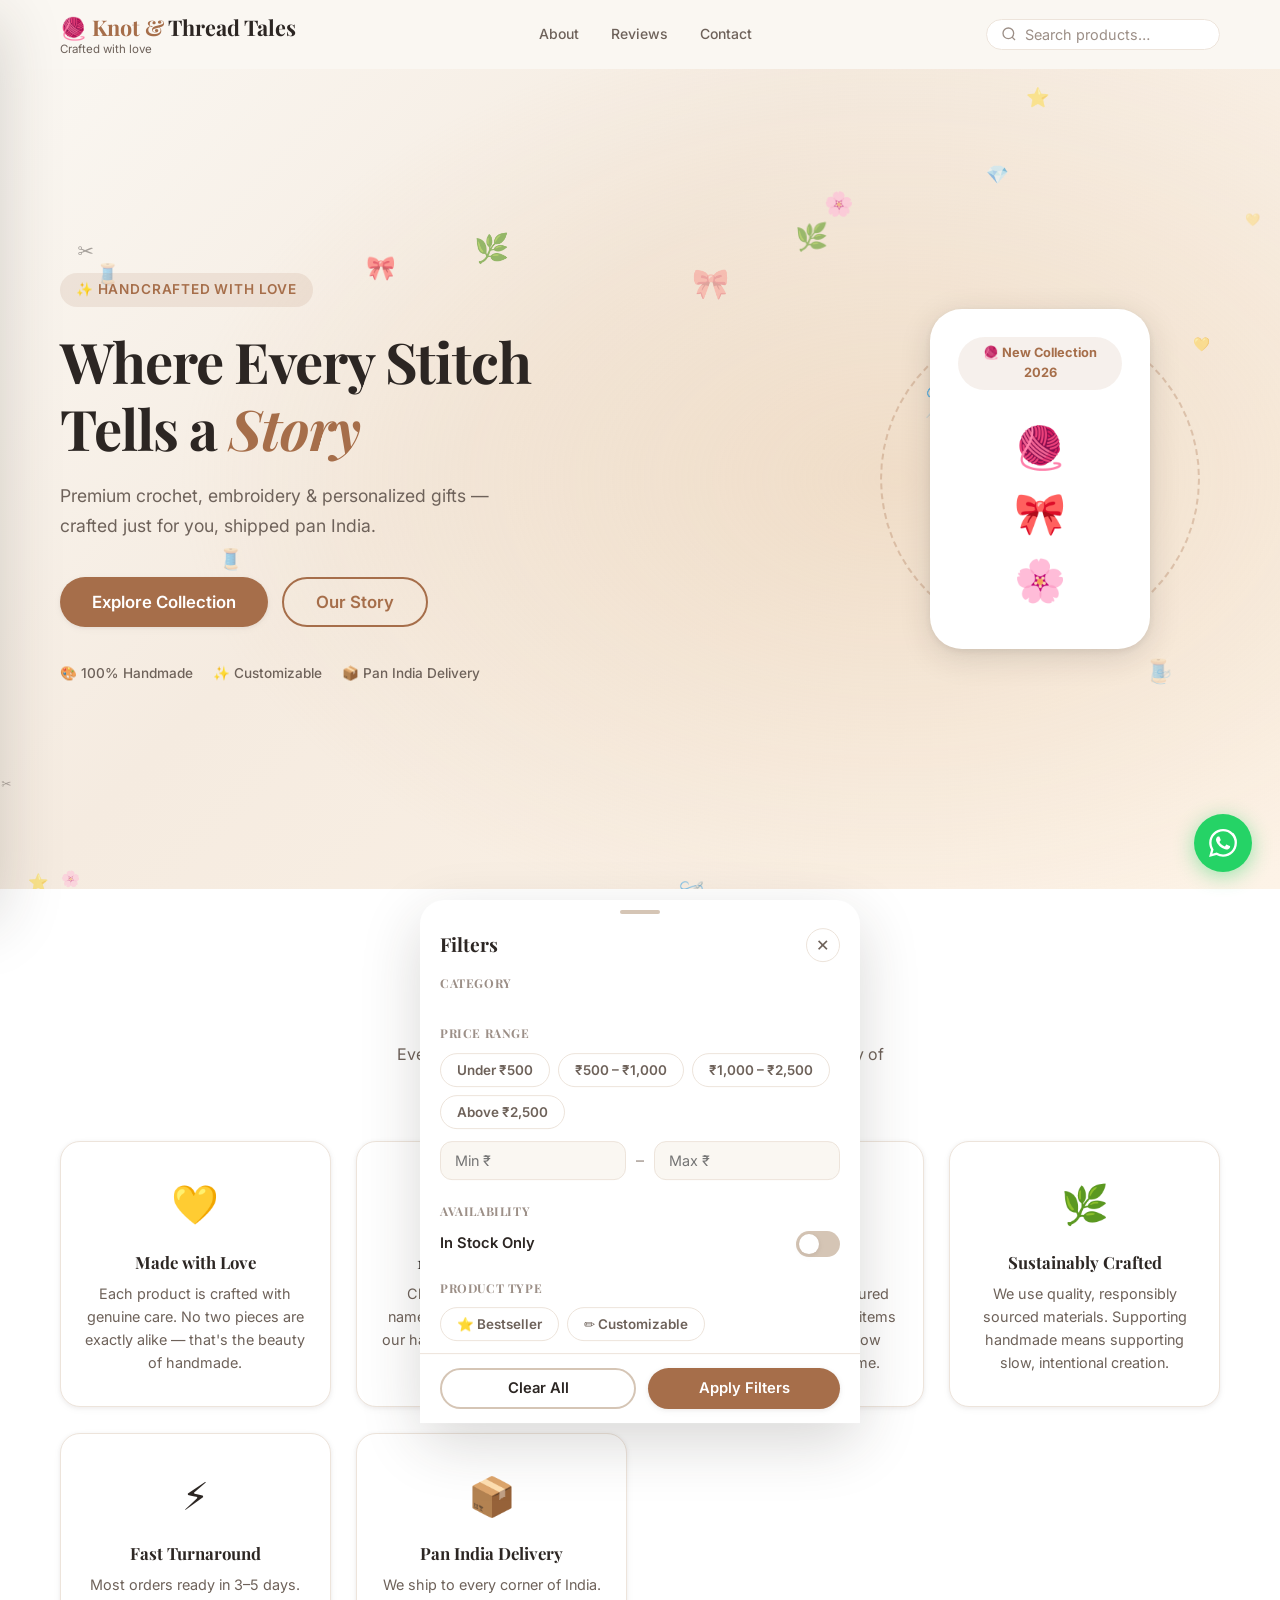
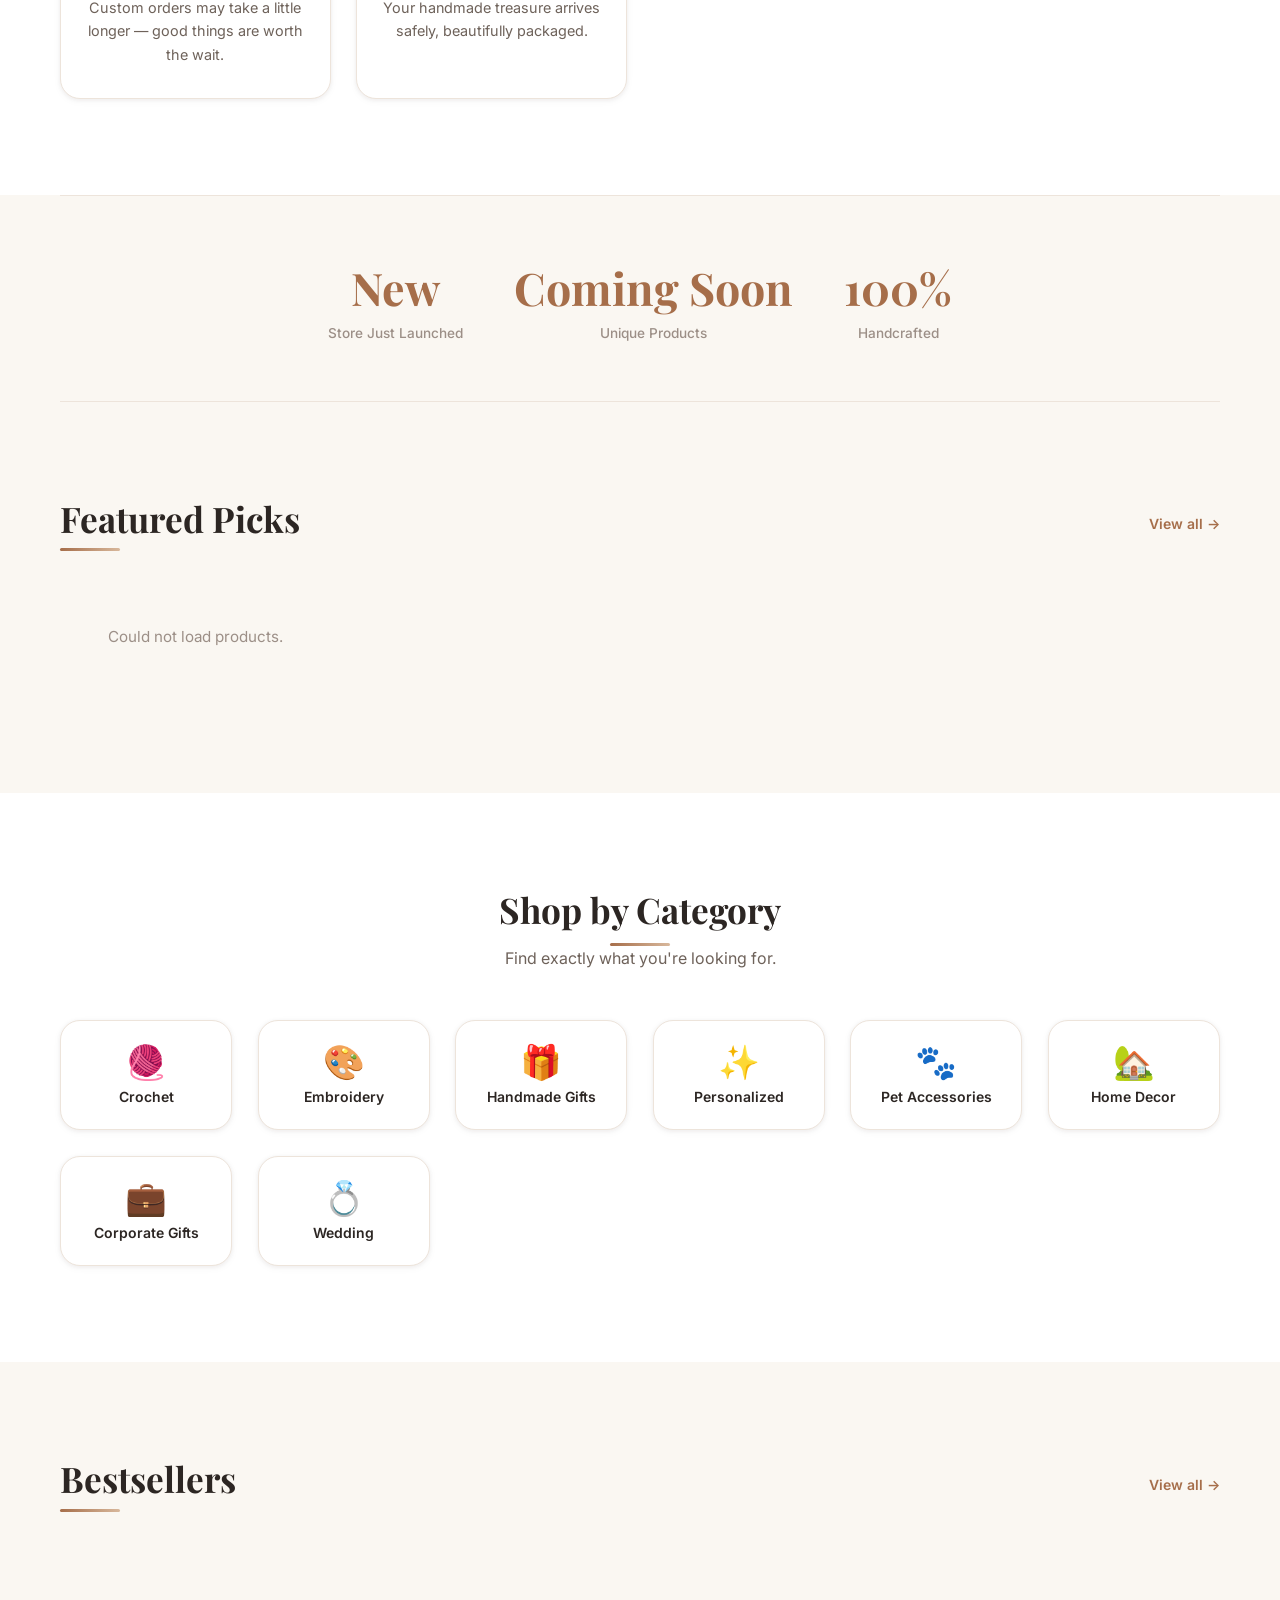
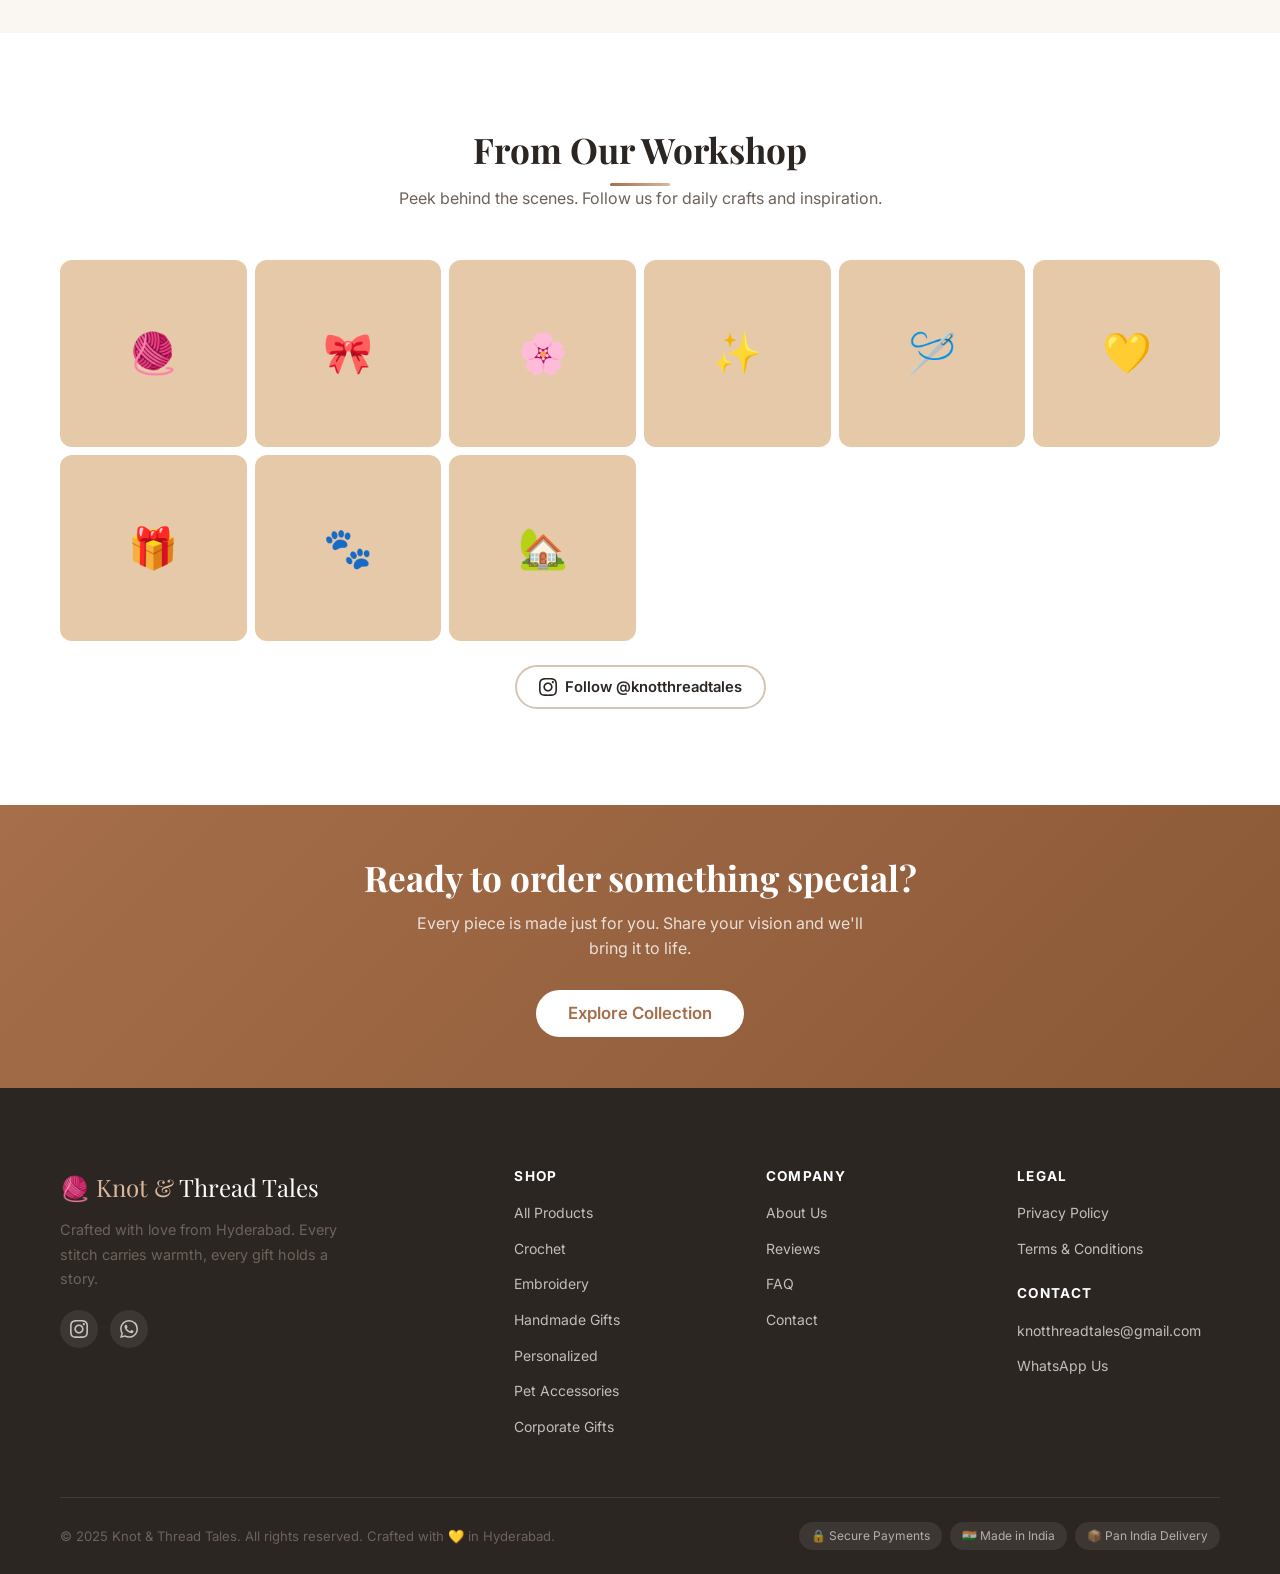
==== commit 552097f5: "Add files via upload" ====
--- a/index.html
+++ b/index.html
@@ -348,7 +348,7 @@
           <p>Explore our collection of handmade treasures, crafted with love.</p>
         </div>
       </div>
-      <div class="section container" style="padding: 15px;">
+      <div class="section container" style="padding-top: 28px;">
         <div class="pf-bar">
           <button class="pf-trigger" id="pfOpenBtn" type="button" aria-haspopup="dialog" aria-controls="pfSheet">
             <svg viewBox="0 0 24 24" fill="none" stroke="currentColor" stroke-width="2"><line x1="4" y1="6" x2="20" y2="6"/><circle cx="9" cy="6" r="2" fill="currentColor" stroke="none"/><line x1="4" y1="12" x2="20" y2="12"/><circle cx="16" cy="12" r="2" fill="currentColor" stroke="none"/><line x1="4" y1="18" x2="20" y2="18"/><circle cx="11" cy="18" r="2" fill="currentColor" stroke="none"/></svg>
@@ -386,7 +386,7 @@
           </div>
         </div>
       </div>
-      <div class="section container">
+      <div class="section container" style="padding-top: 28px;">
         <div class="pf-bar">
           <button class="pf-trigger" id="pfOpenBtnSearch" type="button" aria-haspopup="dialog" aria-controls="pfSheet">
             <svg viewBox="0 0 24 24" fill="none" stroke="currentColor" stroke-width="2"><line x1="4" y1="6" x2="20" y2="6"/><circle cx="9" cy="6" r="2" fill="currentColor" stroke="none"/><line x1="4" y1="12" x2="20" y2="12"/><circle cx="16" cy="12" r="2" fill="currentColor" stroke="none"/><line x1="4" y1="18" x2="20" y2="18"/><circle cx="11" cy="18" r="2" fill="currentColor" stroke="none"/></svg>
@@ -473,7 +473,7 @@
           <p>Everything you need to know about ordering, customization, and delivery.</p>
         </div>
       </div>
-      <div class="section container">
+      <div class="section container" style="padding-top: 28px;">
         <div id="fullFaqList" class="faq-list" aria-live="polite">
           <!-- Filled by JS -->
         </div>
@@ -494,7 +494,7 @@
           <p>We'd love to hear from you. Reach out for orders, custom requests, or collaborations.</p>
         </div>
       </div>
-      <div class="section container" style="padding: 15px;">
+      <div class="section container" style="padding-top: 28px;">
         <div class="contact-grid">
           <div class="contact-info">
             <div class="contact-info-item">
@@ -573,7 +573,7 @@
           </div>
         </div>
       </div>
-      <div class="section container" style="padding: 15px;">
+      <div class="section container" style="padding-top: 28px;">
         <div class="reviews-grid" id="reviewsGrid" aria-live="polite"></div>
       </div>
     </div>
--- a/styles.css
+++ b/styles.css
@@ -71,8 +71,8 @@
 
 /* ─── Layout ──────────────────────────────────────────────── */
 .container { max-width: var(--max-w); margin: 0 auto; padding: 0 clamp(16px, 4vw, 40px); }
-.section    { padding: clamp(48px, 8vw, 96px) 0; }
-.section--sm { padding: clamp(32px, 4vw, 56px) 0; }
+.section    { padding-top: clamp(48px, 8vw, 96px); padding-bottom: clamp(48px, 8vw, 96px); }
+.section--sm { padding-top: clamp(32px, 4vw, 56px); padding-bottom: clamp(32px, 4vw, 56px); }
 .section-title { text-align: center; margin-bottom: clamp(24px, 4vw, 48px); }
 .section-title h2 { margin-bottom: 10px; }
 .section-title p { max-width: 540px; margin: 0 auto; }
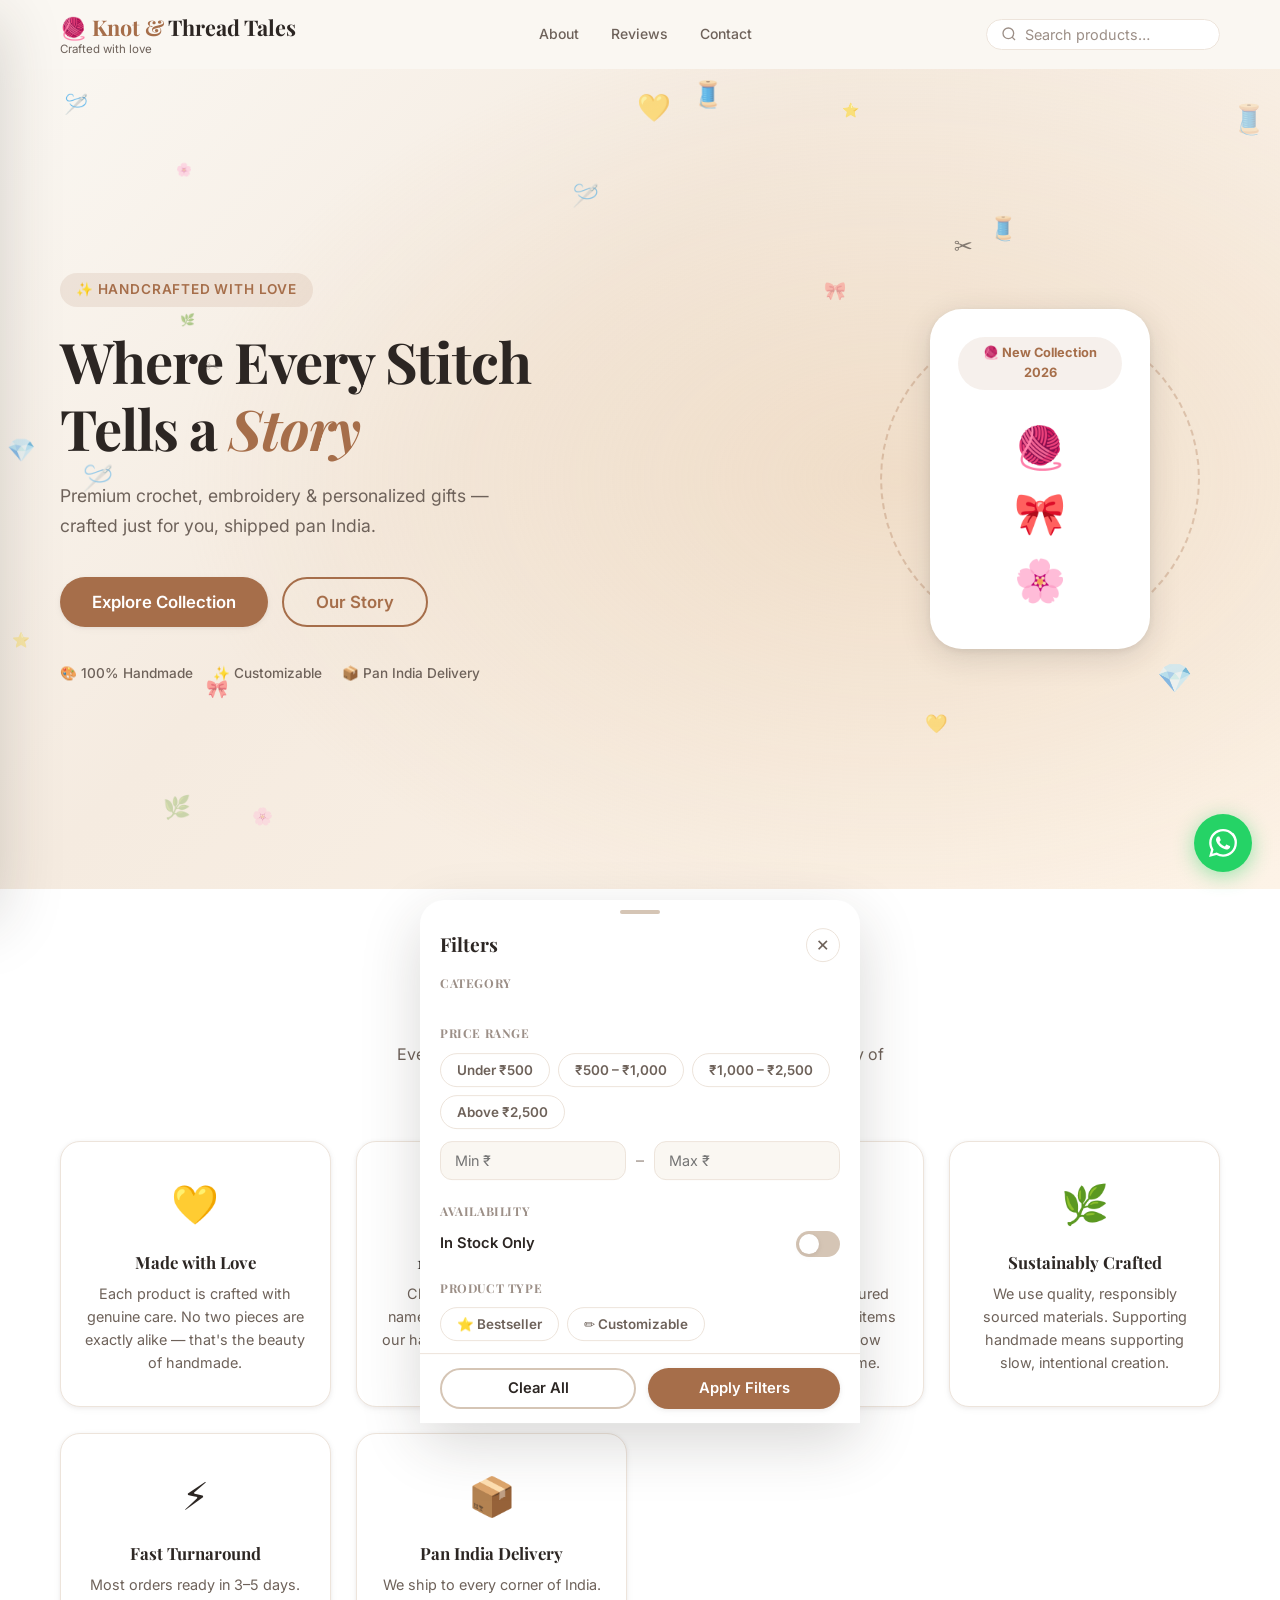
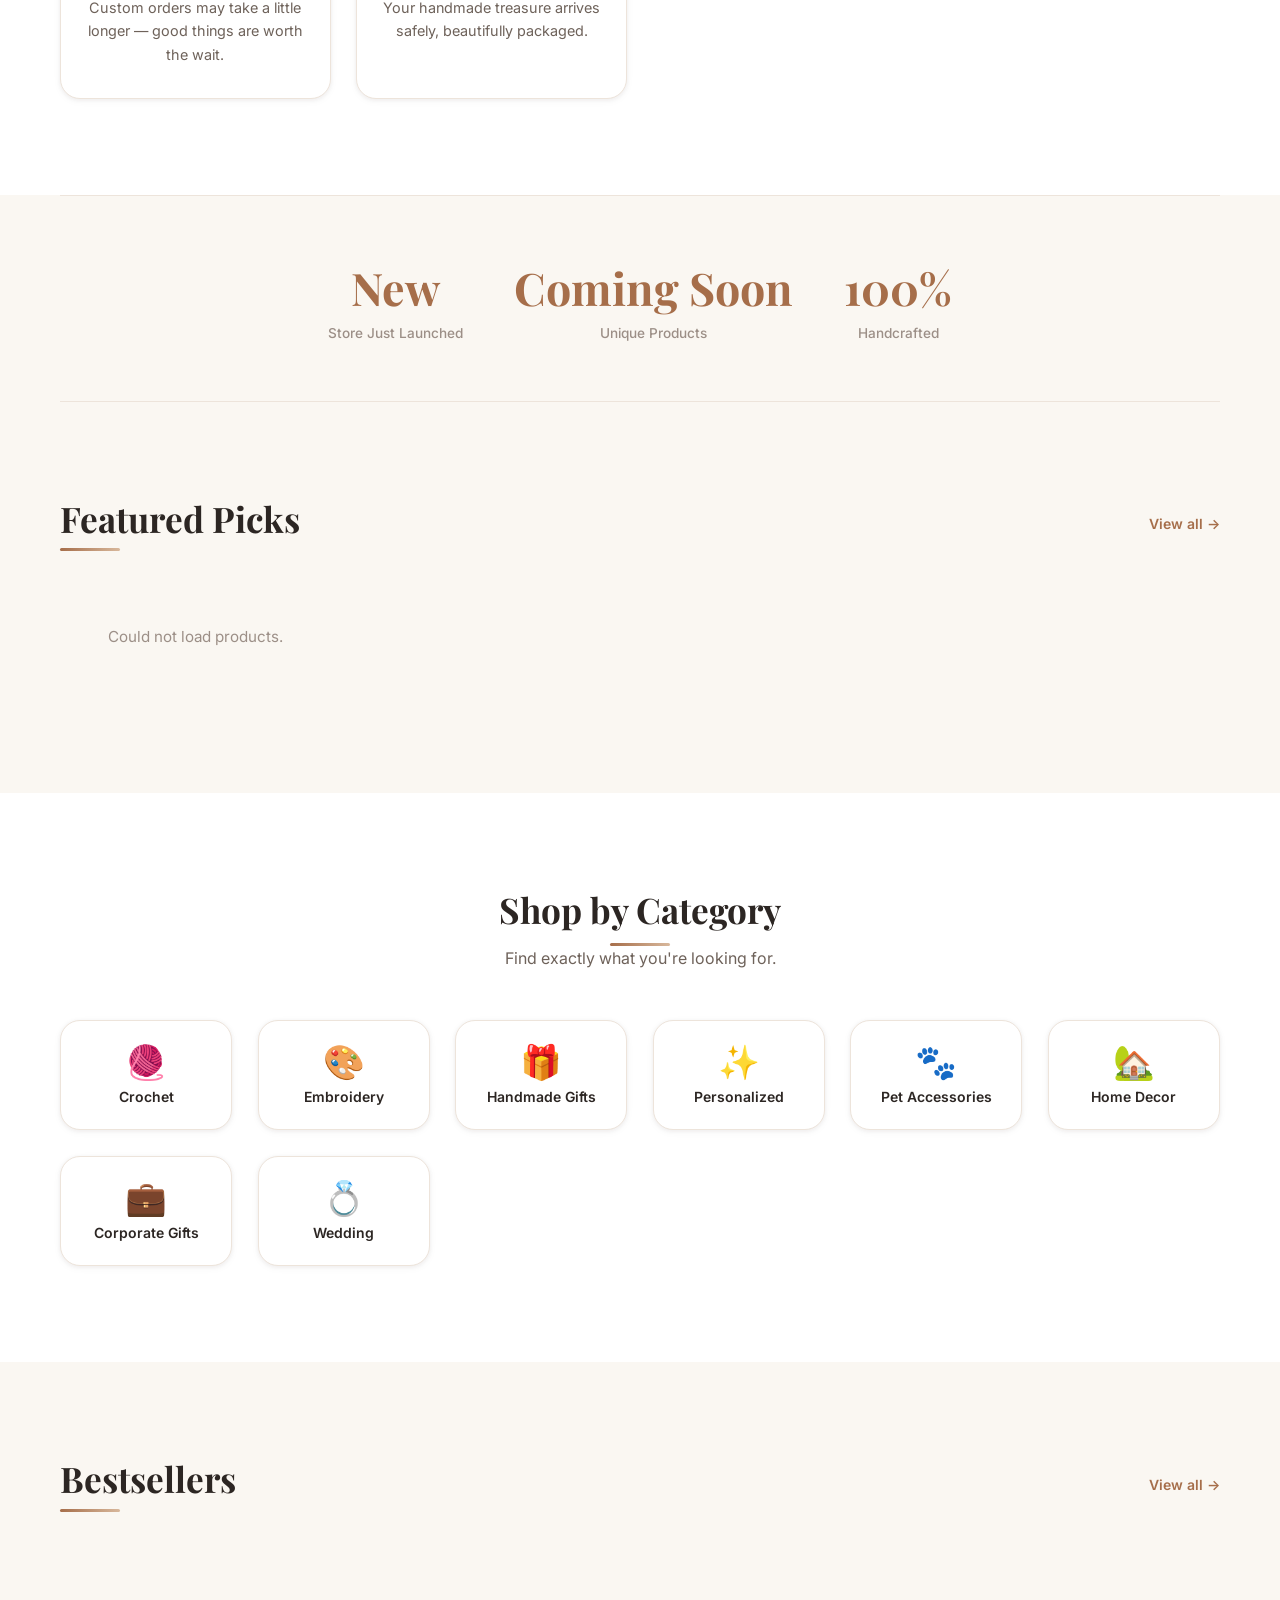
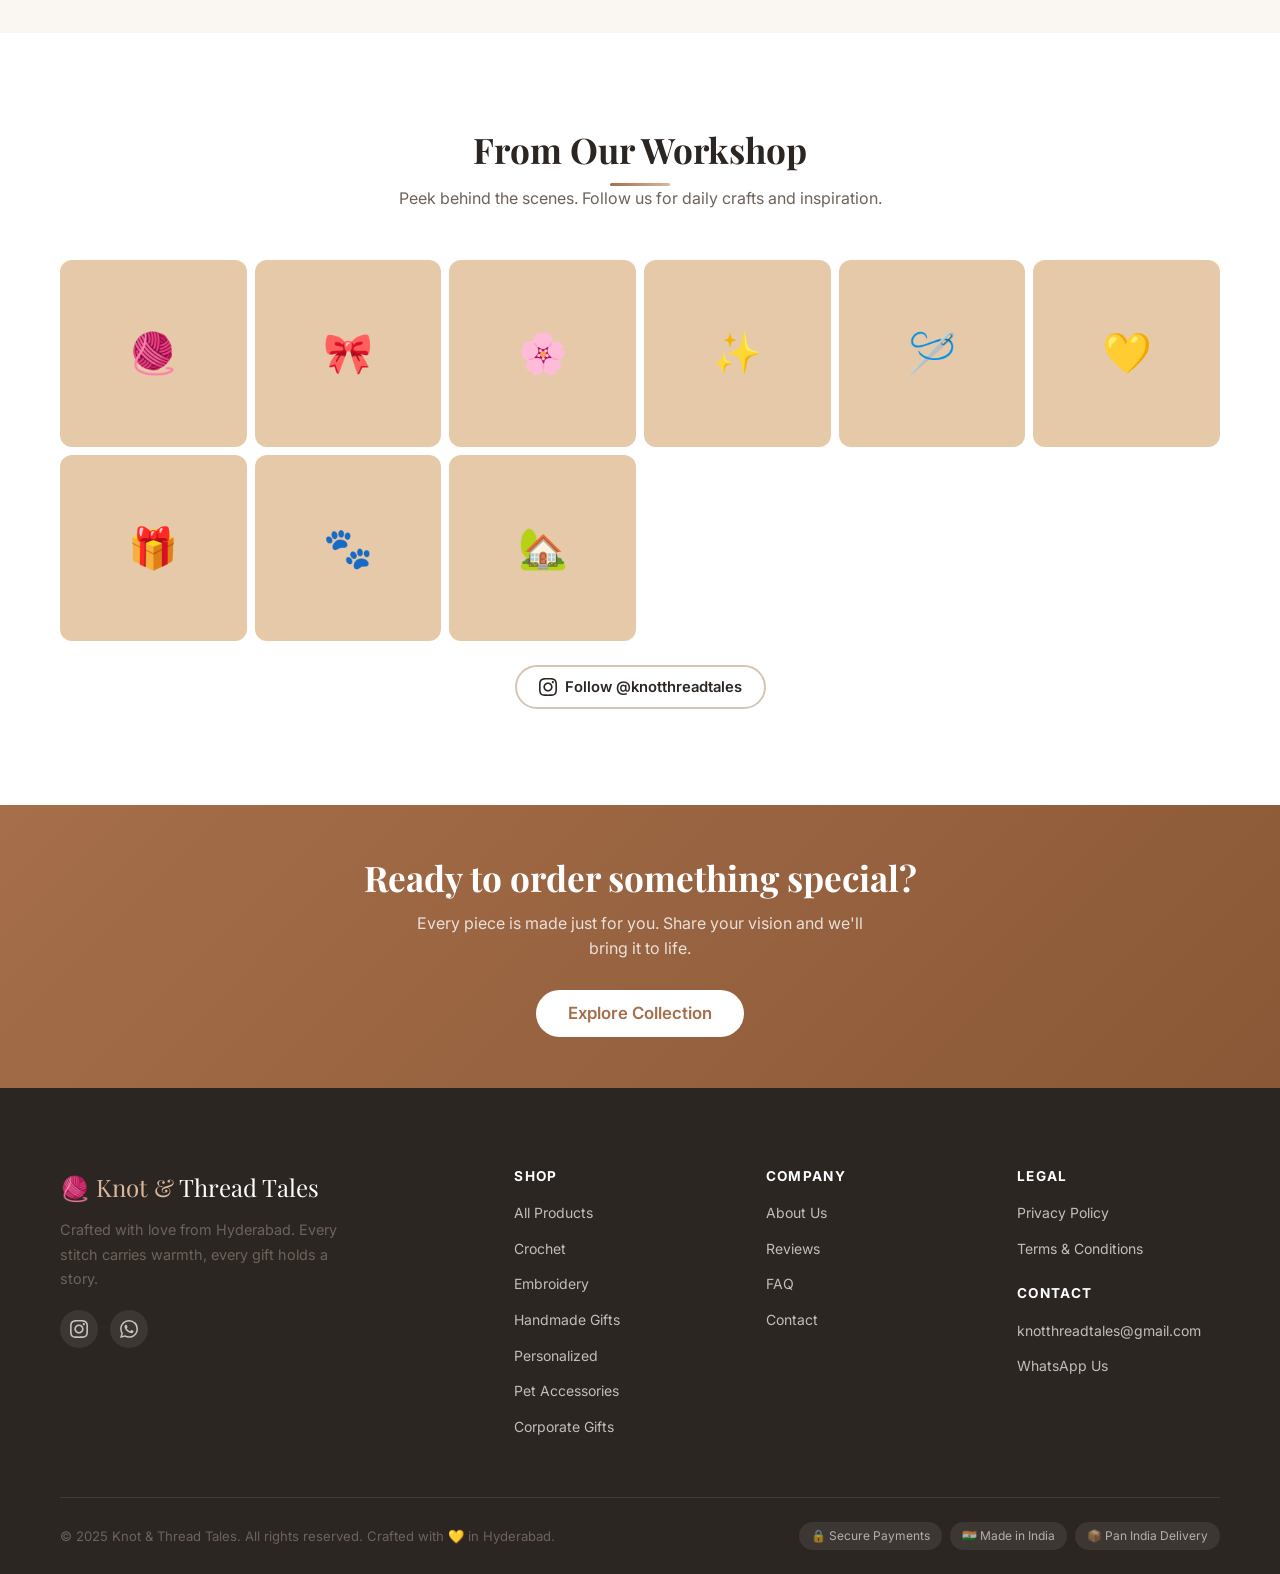
==== commit 813d3986: "Add files via upload" ====
--- a/index.html
+++ b/index.html
@@ -28,8 +28,16 @@
   <meta name="twitter:image" content="https://knot-thread-tales.github.io/products/og-image.jpg">
 
   <!-- Favicon -->
-  <link rel="icon" type="image/svg+xml" href="data:image/svg+xml,%3Csvg xmlns='http://www.w3.org/2000/svg' viewBox='0 0 32 32'%3E%3Ctext y='26' font-size='28'%3E🧶%3C/text%3E%3C/svg%3E">
-  <link rel="apple-touch-icon" href="data:image/svg+xml,%3Csvg xmlns='http://www.w3.org/2000/svg' viewBox='0 0 32 32'%3E%3Ctext y='26' font-size='28'%3E🧶%3C/text%3E%3C/svg%3E">
+  <link rel="icon" type="image/png" sizes="192x192" href="icons/icon-192.png">
+  <link rel="apple-touch-icon" href="icons/apple-touch-icon.png">
+
+  <!-- PWA -->
+  <link rel="manifest" href="manifest.json">
+  <meta name="theme-color" content="#A66E4A">
+  <meta name="mobile-web-app-capable" content="yes">
+  <meta name="apple-mobile-web-app-capable" content="yes">
+  <meta name="apple-mobile-web-app-status-bar-style" content="default">
+  <meta name="apple-mobile-web-app-title" content="Knot & Thread">
 
   <!-- Fonts -->
   <link rel="preconnect" href="https://fonts.googleapis.com">
@@ -160,6 +168,8 @@
     <a href="#/reviews" data-route="/reviews" class="drawer-link">Reviews</a>
     <a href="#/faq" data-route="/faq" class="drawer-link">FAQ</a>
     <a href="#/contact" data-route="/contact" class="drawer-link">Contact</a>
+    <div class="drawer-divider" id="installDivider" hidden></div>
+    <button type="button" id="installAppBtn" class="drawer-link" hidden>📲 Install App</button>
   </div>
 
   <!-- ─── Main ────────────────────────────────── -->
@@ -904,5 +914,12 @@
   <!-- Scripts -->
   <script src="config.js?v=20260721"></script>
   <script src="app.js?v=20260721"></script>
+  <script>
+    if ('serviceWorker' in navigator) {
+      window.addEventListener('load', () => {
+        navigator.serviceWorker.register('sw.js').catch(() => { /* offline support only — safe to ignore */ });
+      });
+    }
+  </script>
 </body>
 </html>
--- a/styles.css
+++ b/styles.css
@@ -223,6 +223,7 @@
   color: var(--c-text-2); transition: background var(--t-fast), color var(--t-fast); font-weight: 500;
 }
 .drawer-link:hover, .drawer-link.active { background: rgba(166,110,74,.08); color: var(--c-primary); }
+button.drawer-link { width: 100%; text-align: left; background: none; border: none; font: inherit; cursor: pointer; }
 .drawer-divider { height: 1px; background: var(--c-border); margin: 8px 0; }
 .drawer-section-label { font-size: .75rem; font-weight: 700; letter-spacing: .08em; text-transform: uppercase; color: var(--c-text-3); padding: 6px 14px; }
 
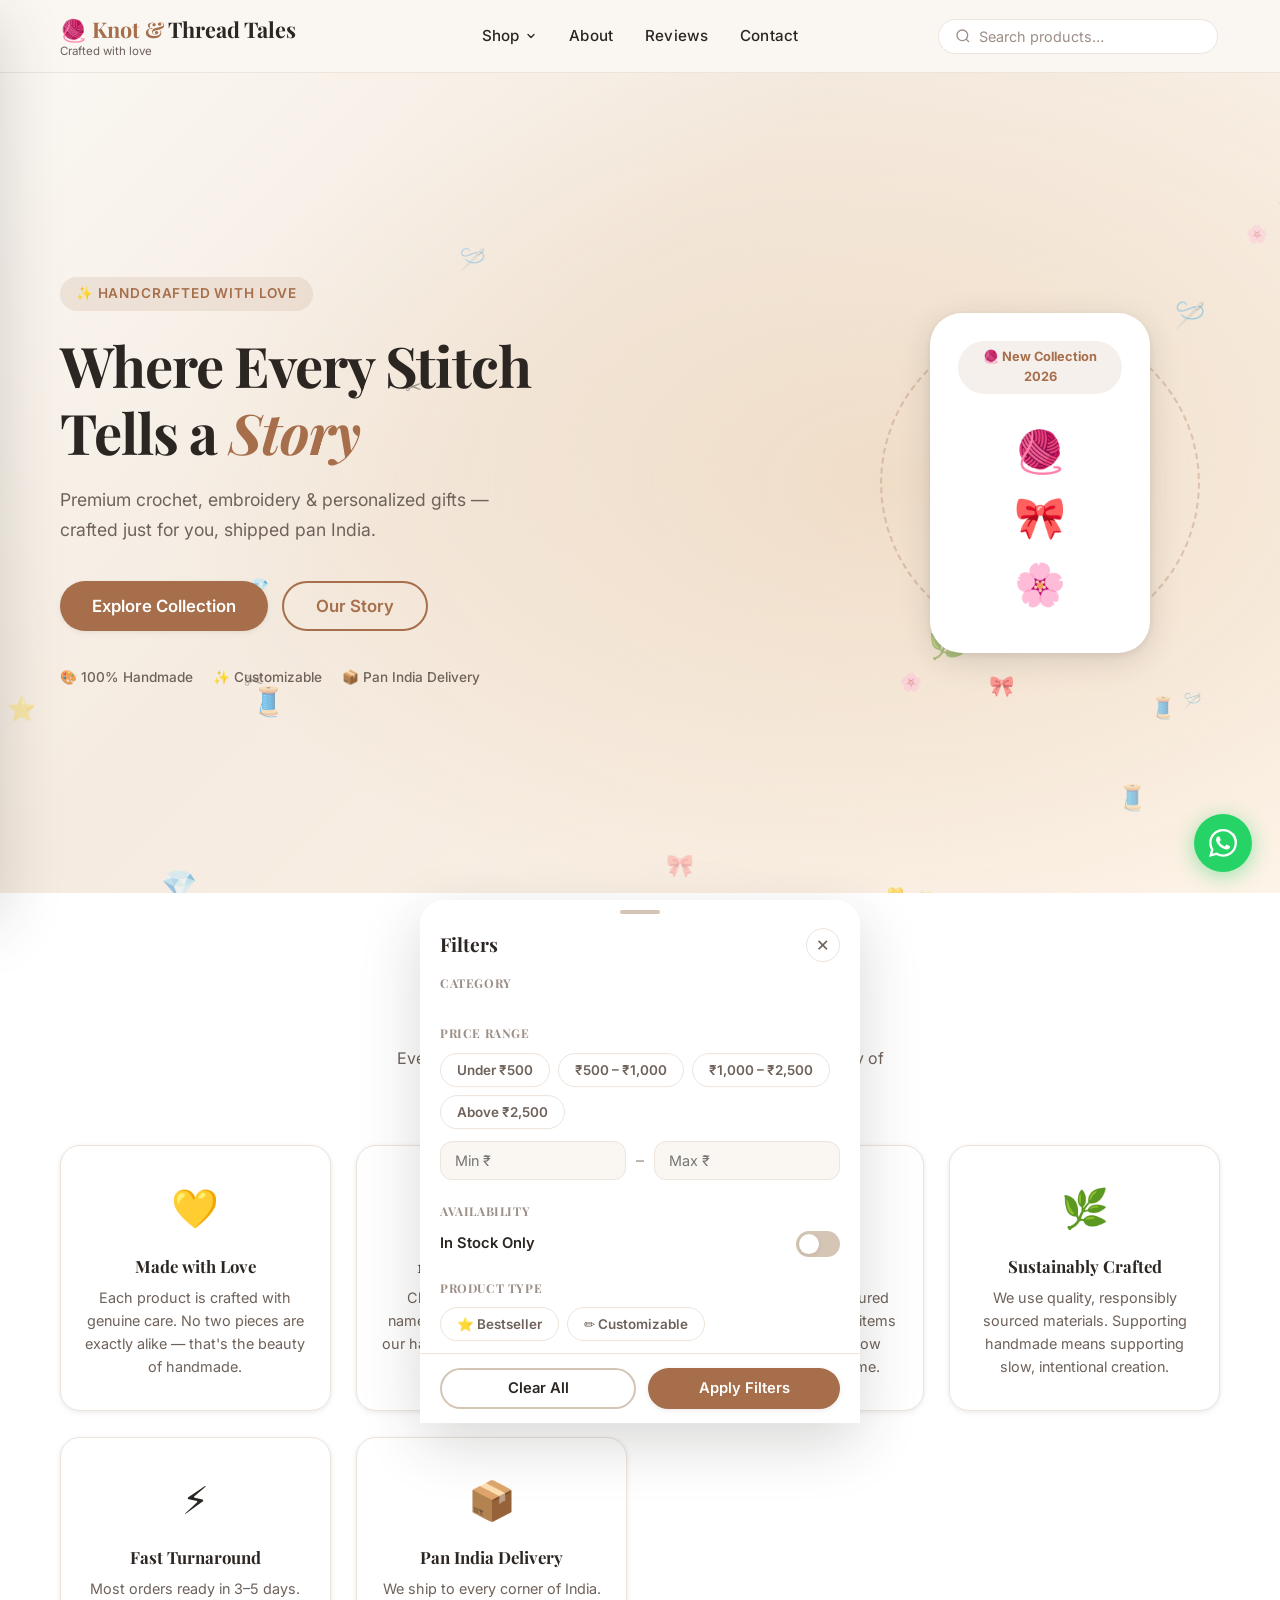
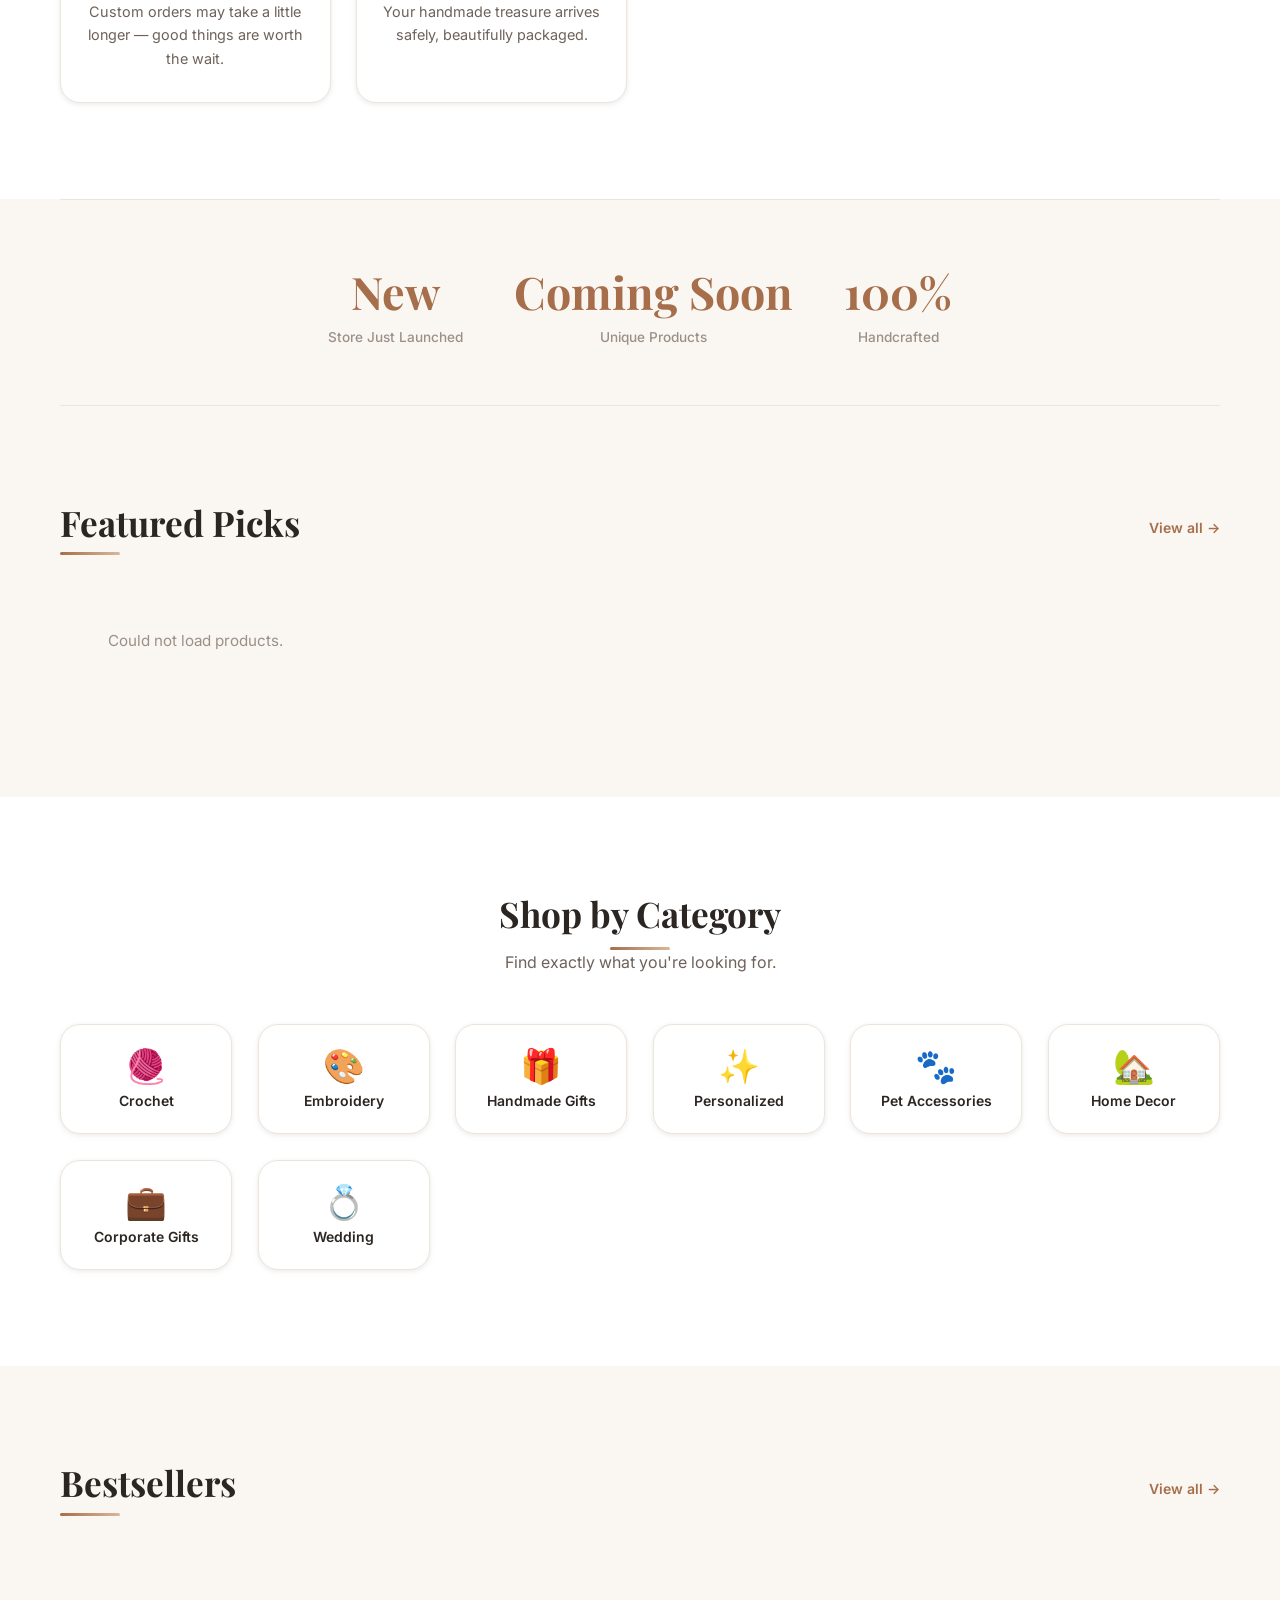
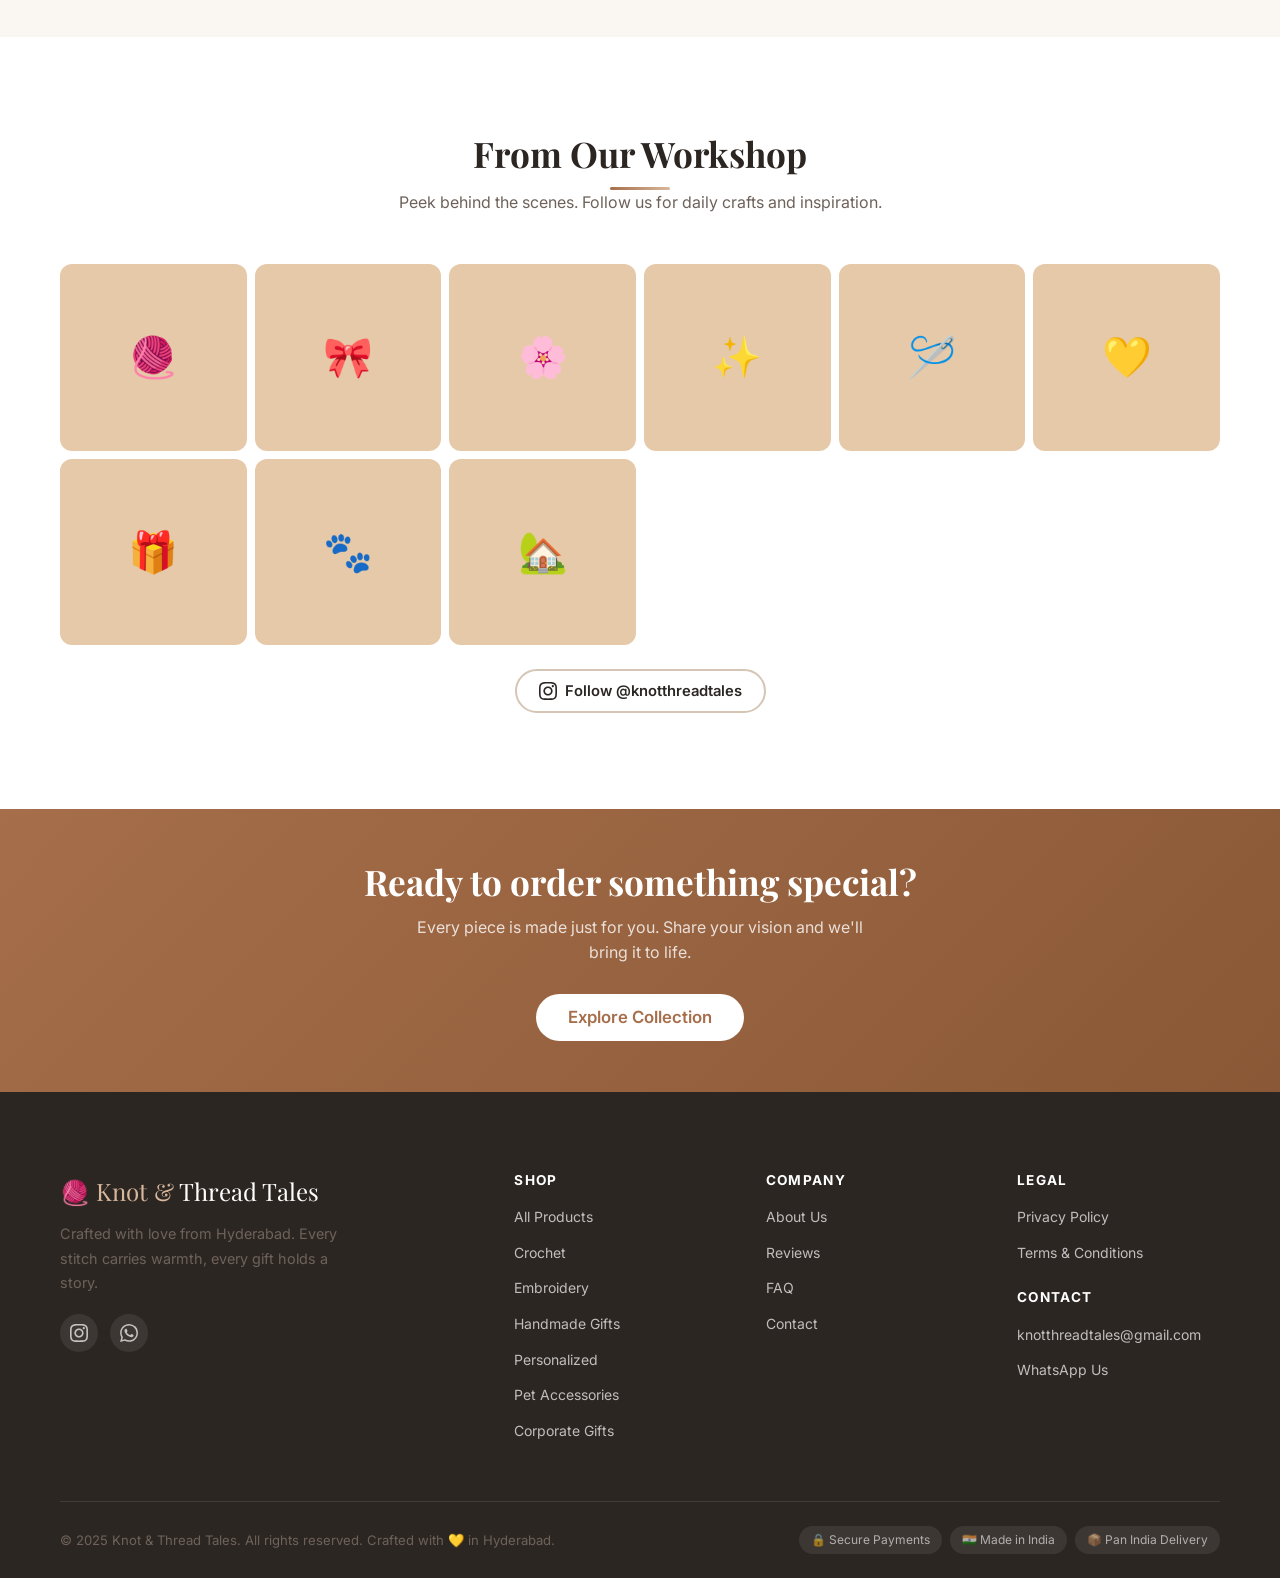
==== commit a3214424: "Add files via upload" ====
--- a/index.html
+++ b/index.html
@@ -45,7 +45,7 @@
   <link href="https://fonts.googleapis.com/css2?family=Playfair+Display:ital,wght@0,700;0,800;1,700&family=Inter:wght@400;500;600;700&display=swap" rel="stylesheet">
 
   <!-- Styles -->
-  <link rel="stylesheet" href="styles.css?v=20260721">
+  <link rel="stylesheet" href="styles.css?v=20261028">
 
   <!-- Schema: Organization -->
   <script type="application/ld+json">
@@ -119,9 +119,18 @@
 
         <!-- Desktop Nav -->
         <nav id="mainNav" class="header-nav" aria-label="Main navigation">
-          <ul class="nav-cats">
-            <!-- Populated by JS -->
-          </ul>
+          <div class="nav-shop">
+            <button type="button" class="nav-shop__btn" id="shopMenuBtn" aria-expanded="false" aria-haspopup="true" aria-controls="shopMenu">
+              Shop
+              <svg class="nav-shop__chev" width="12" height="12" viewBox="0 0 24 24" fill="none" stroke="currentColor" stroke-width="2.6" stroke-linecap="round" stroke-linejoin="round" aria-hidden="true"><path d="m6 9 6 6 6-6"/></svg>
+            </button>
+            <div class="shop-menu" id="shopMenu">
+              <ul class="nav-cats">
+                <!-- Populated by JS -->
+              </ul>
+              <a href="#/products" data-route="/products" class="shop-menu__all">Shop all products <span aria-hidden="true">→</span></a>
+            </div>
+          </div>
           <a href="#/about" data-route="/about" class="nav-link">About</a>
           <a href="#/reviews" data-route="/reviews" class="nav-link">Reviews</a>
           <a href="#/contact" data-route="/contact" class="nav-link">Contact</a>
@@ -914,6 +923,7 @@
   <!-- Scripts -->
   <script src="config.js?v=20260721"></script>
   <script src="app.js?v=20260721"></script>
+  <script src="header.js?v=20261028" defer></script>
   <script>
     if ('serviceWorker' in navigator) {
       window.addEventListener('load', () => {
--- a/styles.css
+++ b/styles.css
@@ -133,44 +133,90 @@
 
 /* ─── Header ─────────────────────────────────────────────────── */
 #siteHeader {
-  position: sticky; top: 0; z-index: 900;
+  position: sticky; top: 0; z-index: 900; border-bottom: 1px solid var(--c-border);
   background: rgba(250, 247, 242, .92);
   backdrop-filter: blur(12px); -webkit-backdrop-filter: blur(12px);
-  border-bottom: 1px solid transparent;
   transition: border-color var(--t-mid), box-shadow var(--t-mid), transform var(--t-mid);
 }
 .header--scrolled { border-color: var(--c-border); box-shadow: var(--sh-sm); }
 .header--hidden { transform: translateY(-100%); }
 
 .header-inner {
-  display: flex; align-items: center; justify-content: space-between;
-  gap: 24px; min-height: 68px; flex-wrap: nowrap;
+  /* logo | centred nav | search — nav stays truly centred on the page */
+  display: grid; grid-template-columns: 1fr auto 1fr; align-items: center;
+  column-gap: 24px; min-height: 72px;
 }
 .header-logo {
+  justify-self: start;
   font-family: var(--font-display); font-size: 1.35rem; font-weight: 700;
   color: var(--c-text); white-space: nowrap; cursor: pointer;
 }
 .header-logo span { color: var(--c-primary); }
 .header-logo em { font-size: .72rem; font-style: normal; font-weight: 400; color: var(--c-text-2); display: block; margin-top: -4px; font-family: var(--font-body); }
 
-.header-nav { display: flex; align-items: center; gap: 8px; flex-wrap: nowrap; flex-shrink: 1; min-width: 0; }
-.nav-link {
-  padding: 6px 12px; border-radius: var(--r-full); font-size: .875rem; font-weight: 500;
-  color: var(--c-text-2); transition: color var(--t-fast), background var(--t-fast);
-}
-.nav-link:hover, .nav-link.active { color: var(--c-primary); background: rgba(166,110,74,.08); }
-.nav-cats { display: flex; align-items: center; gap: 4px; }
-
-.header-actions { display: flex; align-items: center; gap: 10px; }
-
+/* Desktop / landscape-tablet navigation: one row, underline-on-hover links */
+.header-nav { justify-self: center; display: flex; align-items: center; gap: 4px; flex-wrap: nowrap; }
+.header-nav > .nav-link,
+.nav-shop__btn {
+  position: relative; display: inline-flex; align-items: center; gap: 6px;
+  padding: 10px 14px; border: 0; background: none; border-radius: var(--r-sm);
+  font: 500 .95rem/1.2 var(--font-body); letter-spacing: .01em; white-space: nowrap;
+  color: var(--c-text); cursor: pointer; transition: color var(--t-fast);
+}
+.header-nav > .nav-link::after,
+.nav-shop__btn::after {
+  content: ''; position: absolute; left: 14px; right: 14px; bottom: 3px; height: 2px;
+  border-radius: 2px; background: var(--c-primary);
+  transform: scaleX(0); transition: transform var(--t-mid);
+}
+.header-nav > .nav-link:hover, .header-nav > .nav-link.active,
+.nav-shop__btn:hover, .nav-shop.is-open .nav-shop__btn, .nav-shop__btn.active { color: var(--c-primary); background: none; }
+.header-nav > .nav-link:hover::after, .header-nav > .nav-link.active::after,
+.nav-shop__btn:hover::after, .nav-shop.is-open .nav-shop__btn::after, .nav-shop__btn.active::after { transform: scaleX(1); }
+.nav-shop__btn:focus-visible, .header-nav > .nav-link:focus-visible { outline: 2px solid var(--c-primary); outline-offset: 1px; }
+.nav-shop__chev { transition: transform var(--t-mid); }
+.nav-shop.is-open .nav-shop__chev { transform: rotate(180deg); }
+
+/* "Shop" dropdown (categories are filled in by app.js into .nav-cats) */
+.nav-shop { position: relative; }
+.shop-menu {
+  position: absolute; top: 100%; left: 50%; z-index: 950;
+  width: 420px; max-width: 92vw; padding: 10px;
+  background: var(--c-surface); border: 1px solid var(--c-border); border-radius: var(--r-lg);
+  box-shadow: var(--sh-lg);
+  opacity: 0; visibility: hidden; transform: translate(-50%, 8px);
+  transition: opacity var(--t-mid), transform var(--t-mid), visibility 0s linear var(--t-mid);
+}
+.nav-shop.is-open .shop-menu {
+  opacity: 1; visibility: visible; transform: translate(-50%, 0);
+  transition: opacity var(--t-mid), transform var(--t-mid), visibility 0s;
+}
+/* invisible bridge so the menu doesn't close while the pointer crosses the gap */
+.shop-menu::before { content: ''; position: absolute; left: 0; right: 0; top: -14px; height: 14px; }
+.nav-cats { list-style: none; margin: 0; padding: 0; display: grid; grid-template-columns: 1fr 1fr; gap: 2px; }
+.shop-menu .nav-link {
+  display: flex; align-items: center; gap: 8px; width: 100%;
+  padding: 11px 14px; border-radius: var(--r-md); font-size: .92rem; font-weight: 500;
+  color: var(--c-text); white-space: nowrap; background: none;
+}
+.shop-menu .nav-link:hover, .shop-menu .nav-link.active { background: rgba(166,110,74,.09); color: var(--c-primary); }
+.shop-menu__all {
+  display: flex; align-items: center; justify-content: space-between;
+  margin-top: 8px; padding: 12px 14px; border-top: 1px solid var(--c-border);
+  border-radius: 0 0 var(--r-md) var(--r-md);
+  font-size: .88rem; font-weight: 600; color: var(--c-primary);
+}
+.shop-menu__all:hover { background: rgba(166,110,74,.06); }
+
+.header-actions { justify-self: end; display: flex; align-items: center; gap: 10px; min-width: 0; }
 .search-bar {
-  display: flex; align-items: center; gap: 8px;
+  display: flex; align-items: center; gap: 8px; flex: 0 1 280px; min-width: 0;
   background: var(--c-surface); border: 1.5px solid var(--c-border);
-  border-radius: var(--r-full); padding: 6px 14px;
+  border-radius: var(--r-full); padding: 8px 16px;
   transition: border-color var(--t-fast), box-shadow var(--t-fast);
 }
 .search-bar:focus-within { border-color: var(--c-primary); box-shadow: 0 0 0 3px rgba(166,110,74,.12); }
-.search-bar input { border: none; background: none; outline: none; width: 180px; font-size: .9rem; color: var(--c-text); }
+.search-bar input { border: none; background: none; outline: none; flex: 1; min-width: 0; width: 100%; font-size: .9rem; color: var(--c-text); }
 .search-bar input::placeholder { color: var(--c-text-3); }
 .search-bar svg { color: var(--c-text-3); flex-shrink: 0; }
 
@@ -181,10 +227,18 @@
 }
 .menu-toggle:hover { background: var(--c-accent); color: var(--c-primary); }
 
-@media (max-width: 1200px) {
+@media (min-width: 1024px) and (max-width: 1180px) {
+  .header-inner { column-gap: 16px; }
+  .header-nav > .nav-link, .nav-shop__btn { padding: 10px 11px; font-size: .92rem; }
+  .search-bar { flex-basis: 220px; }
+}
+/* <1024px (phones, portrait tablets): drawer menu instead of the nav */
+@media (max-width: 1023px) {
+  .header-inner { display: flex; justify-content: space-between; gap: 24px; min-height: 68px; }
   .header-nav { display: none; }
   .menu-toggle { display: flex; }
-  .search-bar input { width: 130px; }
+  .search-bar { flex: 0 1 auto; }
+  .search-bar input { width: 130px; flex: none; }
 }
 @media (max-width: 600px) {
   .search-bar { display: none; }
@@ -229,7 +283,7 @@
 
 /* ─── Hero ───────────────────────────────────────────────────── */
 #hero {
-  min-height: clamp(520px, calc(100svh - 68px), 820px); position: relative; overflow: hidden;
+  min-height: clamp(520px, calc(100svh - 73px), 820px); position: relative; overflow: hidden;
   display: flex; align-items: center;
   background: linear-gradient(135deg, var(--c-bg) 0%, #f5ebe0 40%, #fdf3e7 100%);
 }
@@ -320,7 +374,7 @@
   .hero__actions { gap: 10px; }
   .hero__actions .btn { flex: 1 1 auto; }
   .hero__trust { gap: 12px 16px; font-size: .78rem; }
-  .section { padding: clamp(32px, 8vw, 96px) 0; }
+  .section { padding-top: clamp(32px, 8vw, 96px); padding-bottom: clamp(32px, 8vw, 96px); }
 }
 
 /* ─── Why Handmade ─────────────────────────────────────────── */
